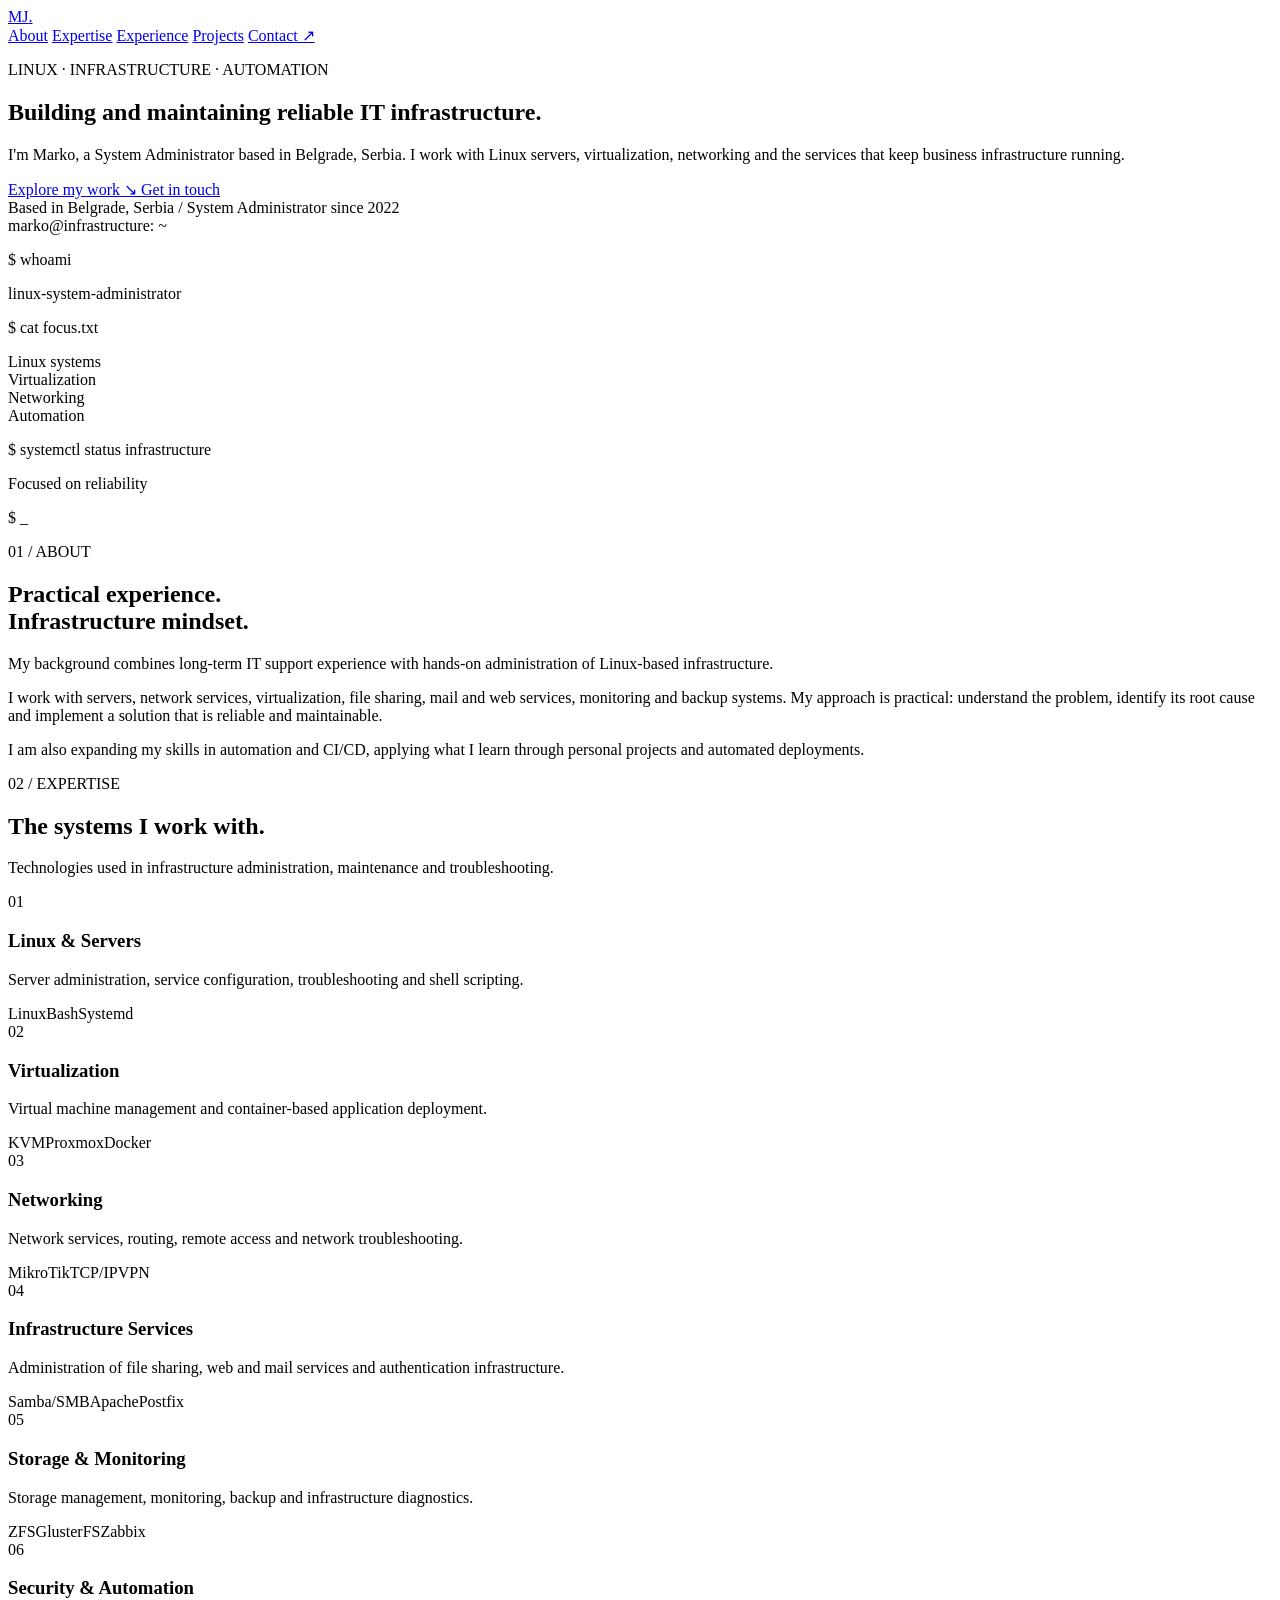
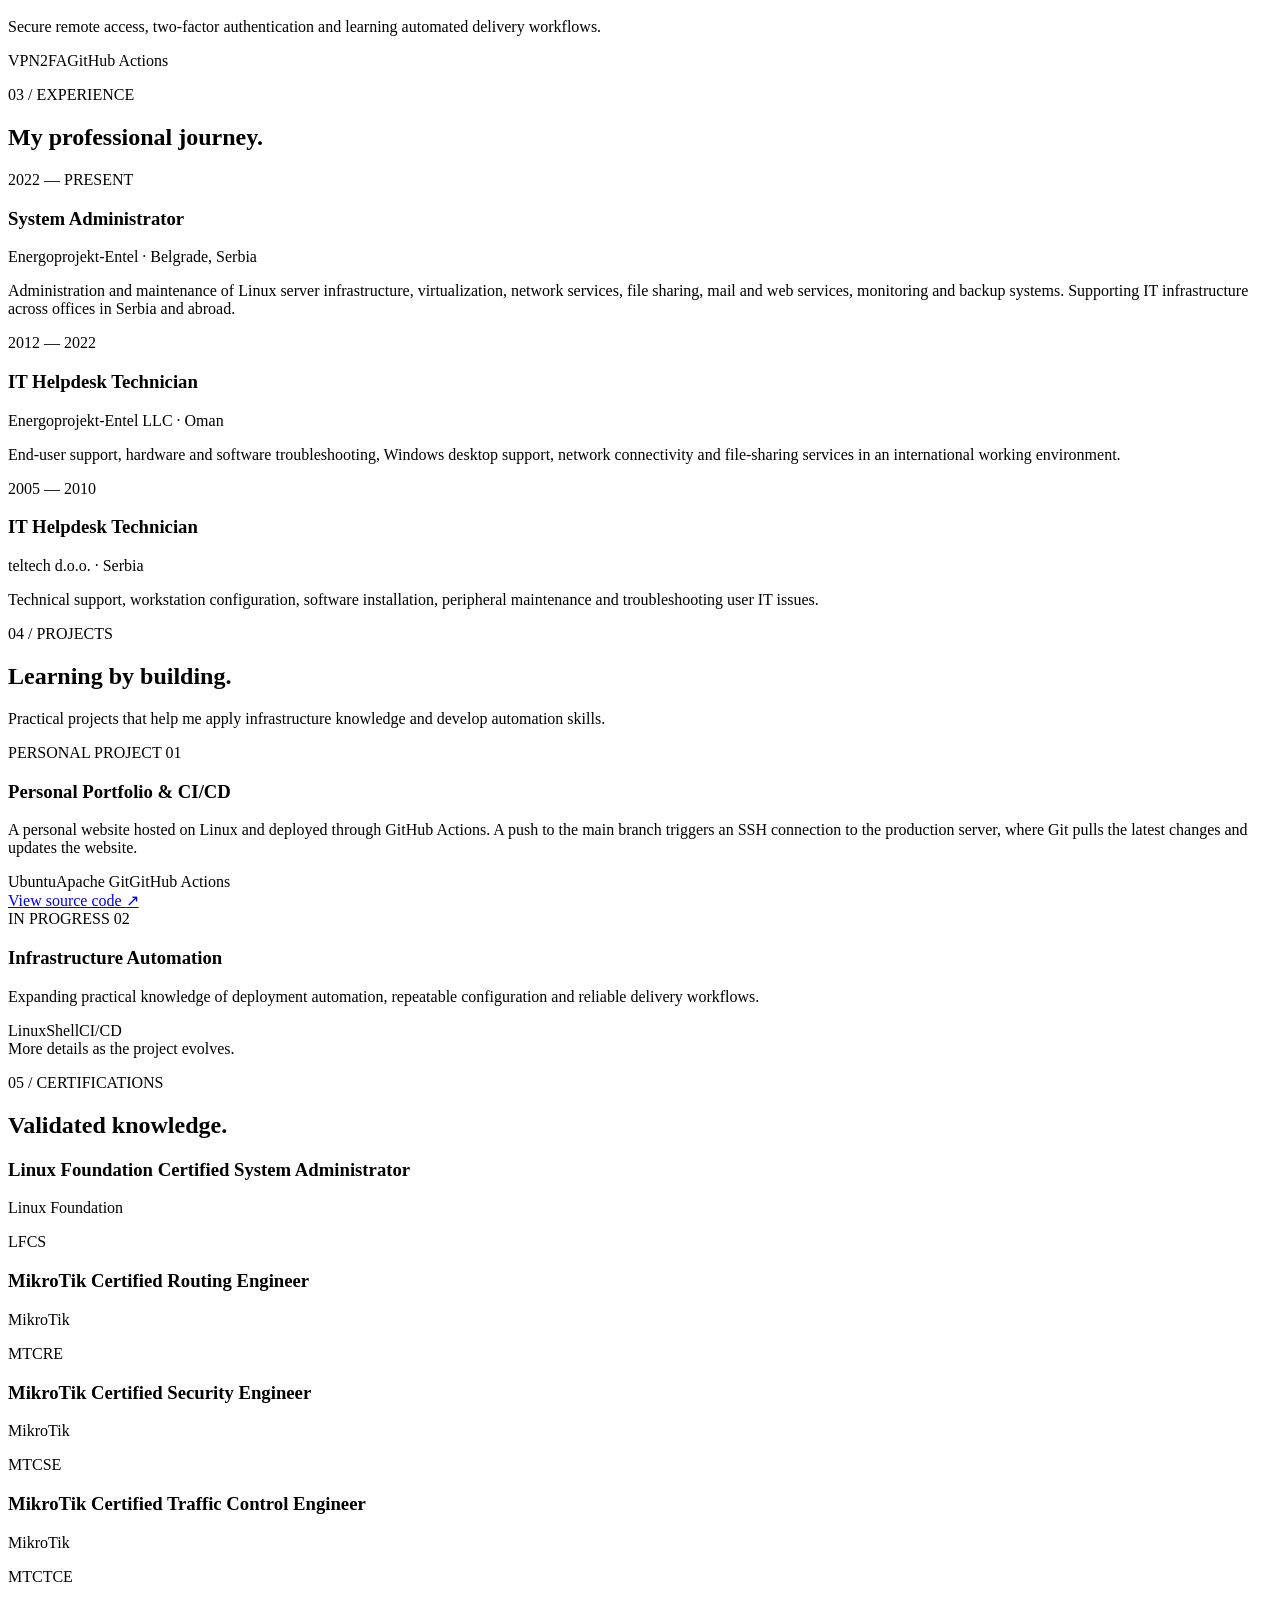
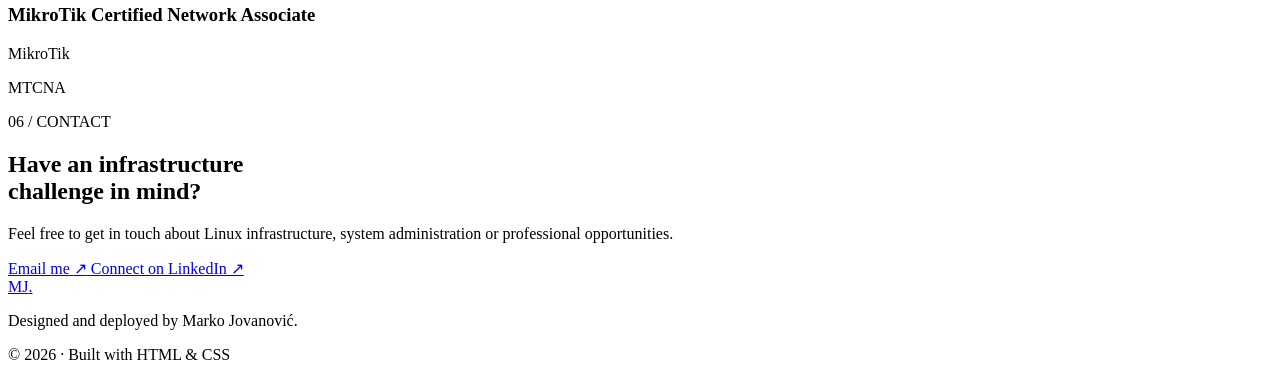
==== web/index.html @ ba7ebe47 "website prva verzija" ====
<!DOCTYPE html>
<html lang="en">
<head>
    <meta charset="UTF-8">
    <meta name="viewport" content="width=device-width, initial-scale=1.0">
    <meta name="description"
          content="Marko Jovanović — Linux System Administrator focused on Linux infrastructure, virtualization, networking and automation.">
    <meta name="theme-color" content="#0b1120">
    <title>Marko Jovanović | Linux System Administrator</title>
    <link rel="stylesheet" href="styles.css">
</head>
<body>

<header class="site-header">
    <nav class="nav container" aria-label="Main navigation">
        <a class="brand" href="#home">MJ<span>.</span></a>

        <div class="nav-links">
            <a href="#about">About</a>
            <a href="#expertise">Expertise</a>
            <a href="#experience">Experience</a>
            <a href="#projects">Projects</a>
            <a class="nav-contact" href="#contact">Contact ↗</a>
        </div>
    </nav>
</header>

<main>
    <section class="hero container" id="home">
        <div class="hero-content">
            <p class="eyebrow">
                <span class="status-dot"></span>
                LINUX · INFRASTRUCTURE · AUTOMATION
            </p>

            <h1>Building and maintaining
                <span>reliable IT infrastructure.</span>
            </h1>

            <p class="hero-description">
                I'm Marko, a System Administrator based in Belgrade, Serbia.
                I work with Linux servers, virtualization, networking and
                the services that keep business infrastructure running.
            </p>

            <div class="hero-actions">
                <a class="button button-primary" href="#projects">
                    Explore my work <span>↘</span>
                </a>
                <a class="button button-secondary" href="#contact">
                    Get in touch
                </a>
            </div>

            <div class="hero-meta">
                <span>Based in Belgrade, Serbia</span>
                <span class="meta-separator">/</span>
                <span>System Administrator since 2022</span>
            </div>
        </div>

        <aside class="terminal" aria-label="Infrastructure terminal illustration">
            <div class="terminal-bar">
                <div class="terminal-dots">
                    <span></span><span></span><span></span>
                </div>
                <span>marko@infrastructure: ~</span>
            </div>

            <div class="terminal-body">
                <p><span class="prompt">$</span> whoami</p>
                <p class="terminal-output">linux-system-administrator</p>

                <p><span class="prompt">$</span> cat focus.txt</p>
                <p class="terminal-output">
                    Linux systems<br>
                    Virtualization<br>
                    Networking<br>
                    Automation
                </p>

                <p><span class="prompt">$</span> systemctl status infrastructure</p>
                <p class="service-status">
                    <span class="status-dot"></span> Focused on reliability
                </p>
                <p><span class="prompt">$</span> <span class="cursor">_</span></p>
            </div>
        </aside>
    </section>

    <section class="section container" id="about">
        <div class="section-heading">
            <p class="eyebrow">01 / ABOUT</p>
            <h2>Practical experience.<br><span>Infrastructure mindset.</span></h2>
        </div>

        <div class="about-content">
            <p class="lead">
                My background combines long-term IT support experience
                with hands-on administration of Linux-based infrastructure.
            </p>
            <p>
                I work with servers, network services, virtualization,
                file sharing, mail and web services, monitoring and backup
                systems. My approach is practical: understand the problem,
                identify its root cause and implement a solution that is
                reliable and maintainable.
            </p>
            <p>
                I am also expanding my skills in automation and CI/CD,
                applying what I learn through personal projects and
                automated deployments.
            </p>
        </div>
    </section>

    <section class="section section-alt" id="expertise">
        <div class="container">
            <div class="section-heading">
                <p class="eyebrow">02 / EXPERTISE</p>
                <h2>The systems I <span>work with.</span></h2>
                <p class="section-intro">
                    Technologies used in infrastructure administration,
                    maintenance and troubleshooting.
                </p>
            </div>

            <div class="skills-grid">
                <article class="skill-card">
                    <span class="card-number">01</span>
                    <h3>Linux & Servers</h3>
                    <p>Server administration, service configuration,
                       troubleshooting and shell scripting.</p>
                    <div class="tags">
                        <span>Linux</span><span>Bash</span><span>Systemd</span>
                    </div>
                </article>

                <article class="skill-card">
                    <span class="card-number">02</span>
                    <h3>Virtualization</h3>
                    <p>Virtual machine management and container-based
                       application deployment.</p>
                    <div class="tags">
                        <span>KVM</span><span>Proxmox</span><span>Docker</span>
                    </div>
                </article>

                <article class="skill-card">
                    <span class="card-number">03</span>
                    <h3>Networking</h3>
                    <p>Network services, routing, remote access and
                       network troubleshooting.</p>
                    <div class="tags">
                        <span>MikroTik</span><span>TCP/IP</span><span>VPN</span>
                    </div>
                </article>

                <article class="skill-card">
                    <span class="card-number">04</span>
                    <h3>Infrastructure Services</h3>
                    <p>Administration of file sharing, web and mail
                       services and authentication infrastructure.</p>
                    <div class="tags">
                        <span>Samba/SMB</span><span>Apache</span><span>Postfix</span>
                    </div>
                </article>

                <article class="skill-card">
                    <span class="card-number">05</span>
                    <h3>Storage & Monitoring</h3>
                    <p>Storage management, monitoring, backup and
                       infrastructure diagnostics.</p>
                    <div class="tags">
                        <span>ZFS</span><span>GlusterFS</span><span>Zabbix</span>
                    </div>
                </article>

                <article class="skill-card">
                    <span class="card-number">06</span>
                    <h3>Security & Automation</h3>
                    <p>Secure remote access, two-factor authentication
                       and learning automated delivery workflows.</p>
                    <div class="tags">
                        <span>VPN</span><span>2FA</span><span>GitHub Actions</span>
                    </div>
                </article>
            </div>
        </div>
    </section>

    <section class="section container" id="experience">
        <div class="section-heading">
            <p class="eyebrow">03 / EXPERIENCE</p>
            <h2>My professional <span>journey.</span></h2>
        </div>

        <div class="timeline">
            <article class="timeline-item">
                <div class="timeline-date">2022 — PRESENT</div>
                <div class="timeline-content">
                    <h3>System Administrator</h3>
                    <p class="company">Energoprojekt-Entel · Belgrade, Serbia</p>
                    <p>
                        Administration and maintenance of Linux server
                        infrastructure, virtualization, network services,
                        file sharing, mail and web services, monitoring
                        and backup systems. Supporting IT infrastructure
                        across offices in Serbia and abroad.
                    </p>
                </div>
            </article>

            <article class="timeline-item">
                <div class="timeline-date">2012 — 2022</div>
                <div class="timeline-content">
                    <h3>IT Helpdesk Technician</h3>
                    <p class="company">Energoprojekt-Entel LLC · Oman</p>
                    <p>
                        End-user support, hardware and software
                        troubleshooting, Windows desktop support,
                        network connectivity and file-sharing services
                        in an international working environment.
                    </p>
                </div>
            </article>

            <article class="timeline-item">
                <div class="timeline-date">2005 — 2010</div>
                <div class="timeline-content">
                    <h3>IT Helpdesk Technician</h3>
                    <p class="company">teltech d.o.o. · Serbia</p>
                    <p>
                        Technical support, workstation configuration,
                        software installation, peripheral maintenance
                        and troubleshooting user IT issues.
                    </p>
                </div>
            </article>
        </div>
    </section>

    <section class="section section-alt" id="projects">
        <div class="container">
            <div class="section-heading">
                <p class="eyebrow">04 / PROJECTS</p>
                <h2>Learning by <span>building.</span></h2>
                <p class="section-intro">
                    Practical projects that help me apply infrastructure
                    knowledge and develop automation skills.
                </p>
            </div>

            <div class="projects-grid">
                <article class="project-card">
                    <div class="project-topline">
                        <span class="project-type">PERSONAL PROJECT</span>
                        <span class="project-icon">01</span>
                    </div>
                    <h3>Personal Portfolio & CI/CD</h3>
                    <p>
                        A personal website hosted on Linux and deployed
                        through GitHub Actions. A push to the main branch
                        triggers an SSH connection to the production server,
                        where Git pulls the latest changes and updates
                        the website.
                    </p>
                    <div class="tags">
                        <span>Ubuntu</span><span>Apache</span>
                        <span>Git</span><span>GitHub Actions</span>
                    </div>
                    <a class="text-link"
                       href="https://github.com/Molderko1/marko-jovanovic-portfolio"
                       target="_blank" rel="noopener noreferrer">
                        View source code <span>↗</span>
                    </a>
                </article>

                <article class="project-card project-next">
                    <div class="project-topline">
                        <span class="project-type">IN PROGRESS</span>
                        <span class="project-icon">02</span>
                    </div>
                    <h3>Infrastructure Automation</h3>
                    <p>
                        Expanding practical knowledge of deployment
                        automation, repeatable configuration and
                        reliable delivery workflows.
                    </p>
                    <div class="tags">
                        <span>Linux</span><span>Shell</span><span>CI/CD</span>
                    </div>
                    <span class="project-note">More details as the project evolves.</span>
                </article>
            </div>
        </div>
    </section>

    <section class="section container" id="certifications">
        <div class="section-heading">
            <p class="eyebrow">05 / CERTIFICATIONS</p>
            <h2>Validated <span>knowledge.</span></h2>
        </div>

        <div class="cert-list">
            <div class="cert-item">
                <div>
                    <h3>Linux Foundation Certified System Administrator</h3>
                    <p>Linux Foundation</p>
                </div>
                <span class="cert-code">LFCS</span>
            </div>
            <div class="cert-item">
                <div>
                    <h3>MikroTik Certified Routing Engineer</h3>
                    <p>MikroTik</p>
                </div>
                <span class="cert-code">MTCRE</span>
            </div>
            <div class="cert-item">
                <div>
                    <h3>MikroTik Certified Security Engineer</h3>
                    <p>MikroTik</p>
                </div>
                <span class="cert-code">MTCSE</span>
            </div>
            <div class="cert-item">
                <div>
                    <h3>MikroTik Certified Traffic Control Engineer</h3>
                    <p>MikroTik</p>
                </div>
                <span class="cert-code">MTCTCE</span>
            </div>
            <div class="cert-item">
                <div>
                    <h3>MikroTik Certified Network Associate</h3>
                    <p>MikroTik</p>
                </div>
                <span class="cert-code">MTCNA</span>
            </div>
        </div>
    </section>

    <section class="contact-section" id="contact">
        <div class="container contact-content">
            <p class="eyebrow">06 / CONTACT</p>
            <h2>Have an infrastructure<br><span>challenge in mind?</span></h2>
            <p>
                Feel free to get in touch about Linux infrastructure,
                system administration or professional opportunities.
            </p>
            <a class="button button-primary"
               href="mailto:marko@jovanovic.pro">
                Email me <span>↗</span>
            </a>
            <a class="contact-link"
               href="https://www.linkedin.com/in/marko-jovanovi%C4%87-05802681"
               target="_blank" rel="noopener noreferrer">
                Connect on LinkedIn ↗
            </a>
        </div>
    </section>
</main>

<footer class="site-footer">
    <div class="container footer-inner">
        <a class="brand" href="#home">MJ<span>.</span></a>
        <p>Designed and deployed by Marko Jovanović.</p>
        <p>© <span id="year">2026</span> · Built with HTML & CSS</p>
    </div>
</footer>

</body>
</html>
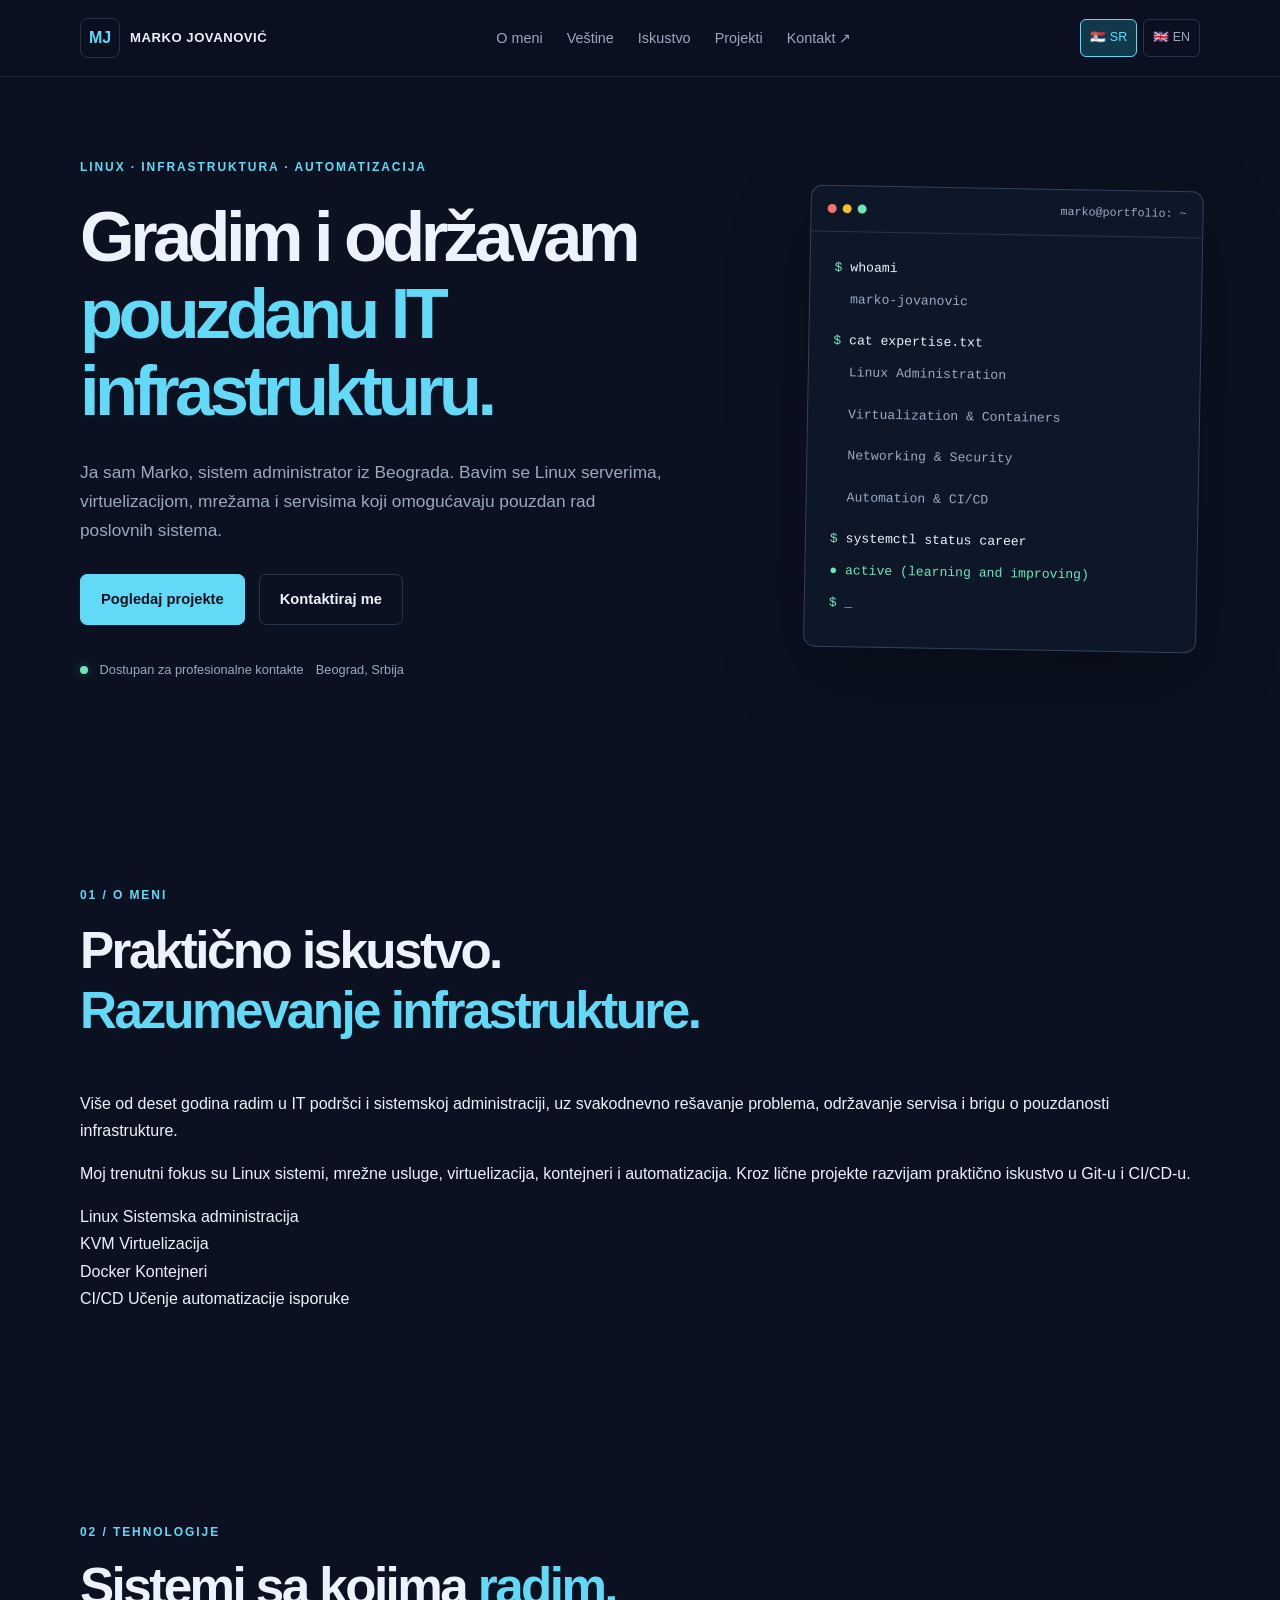
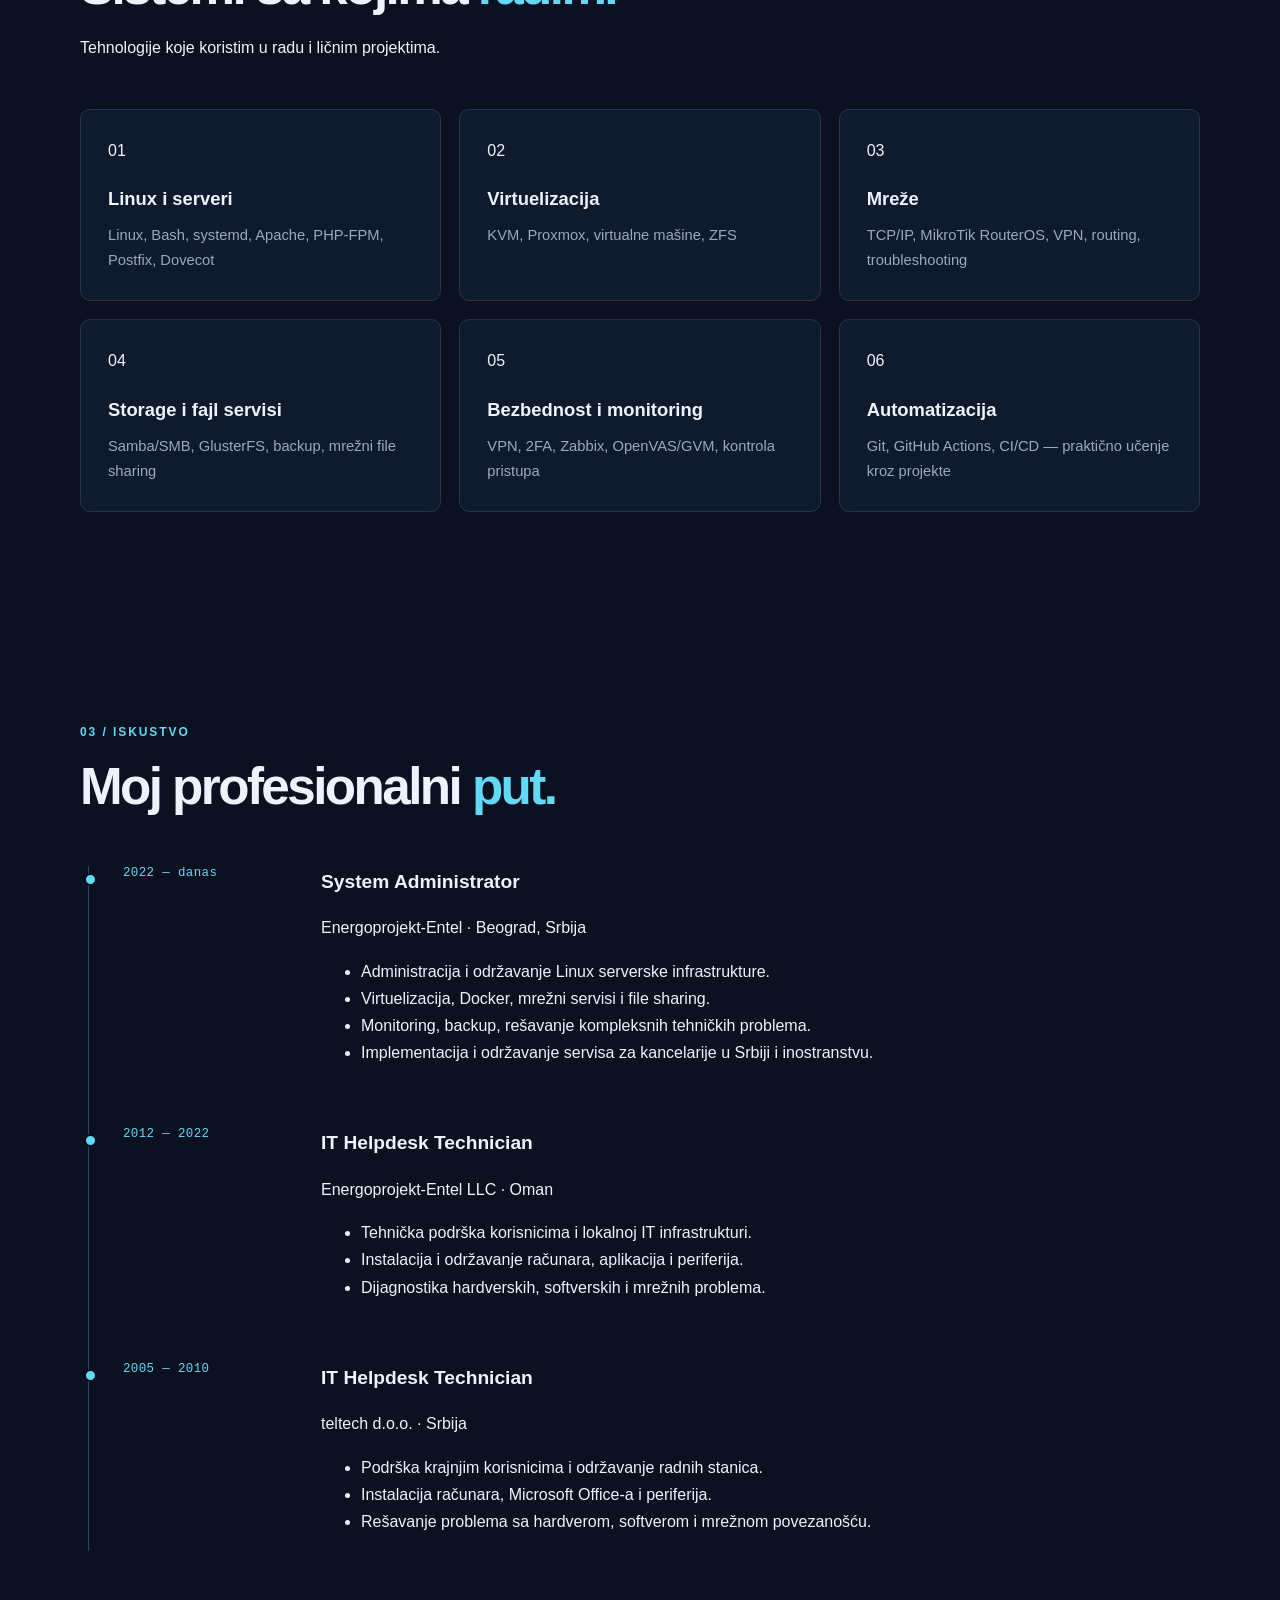
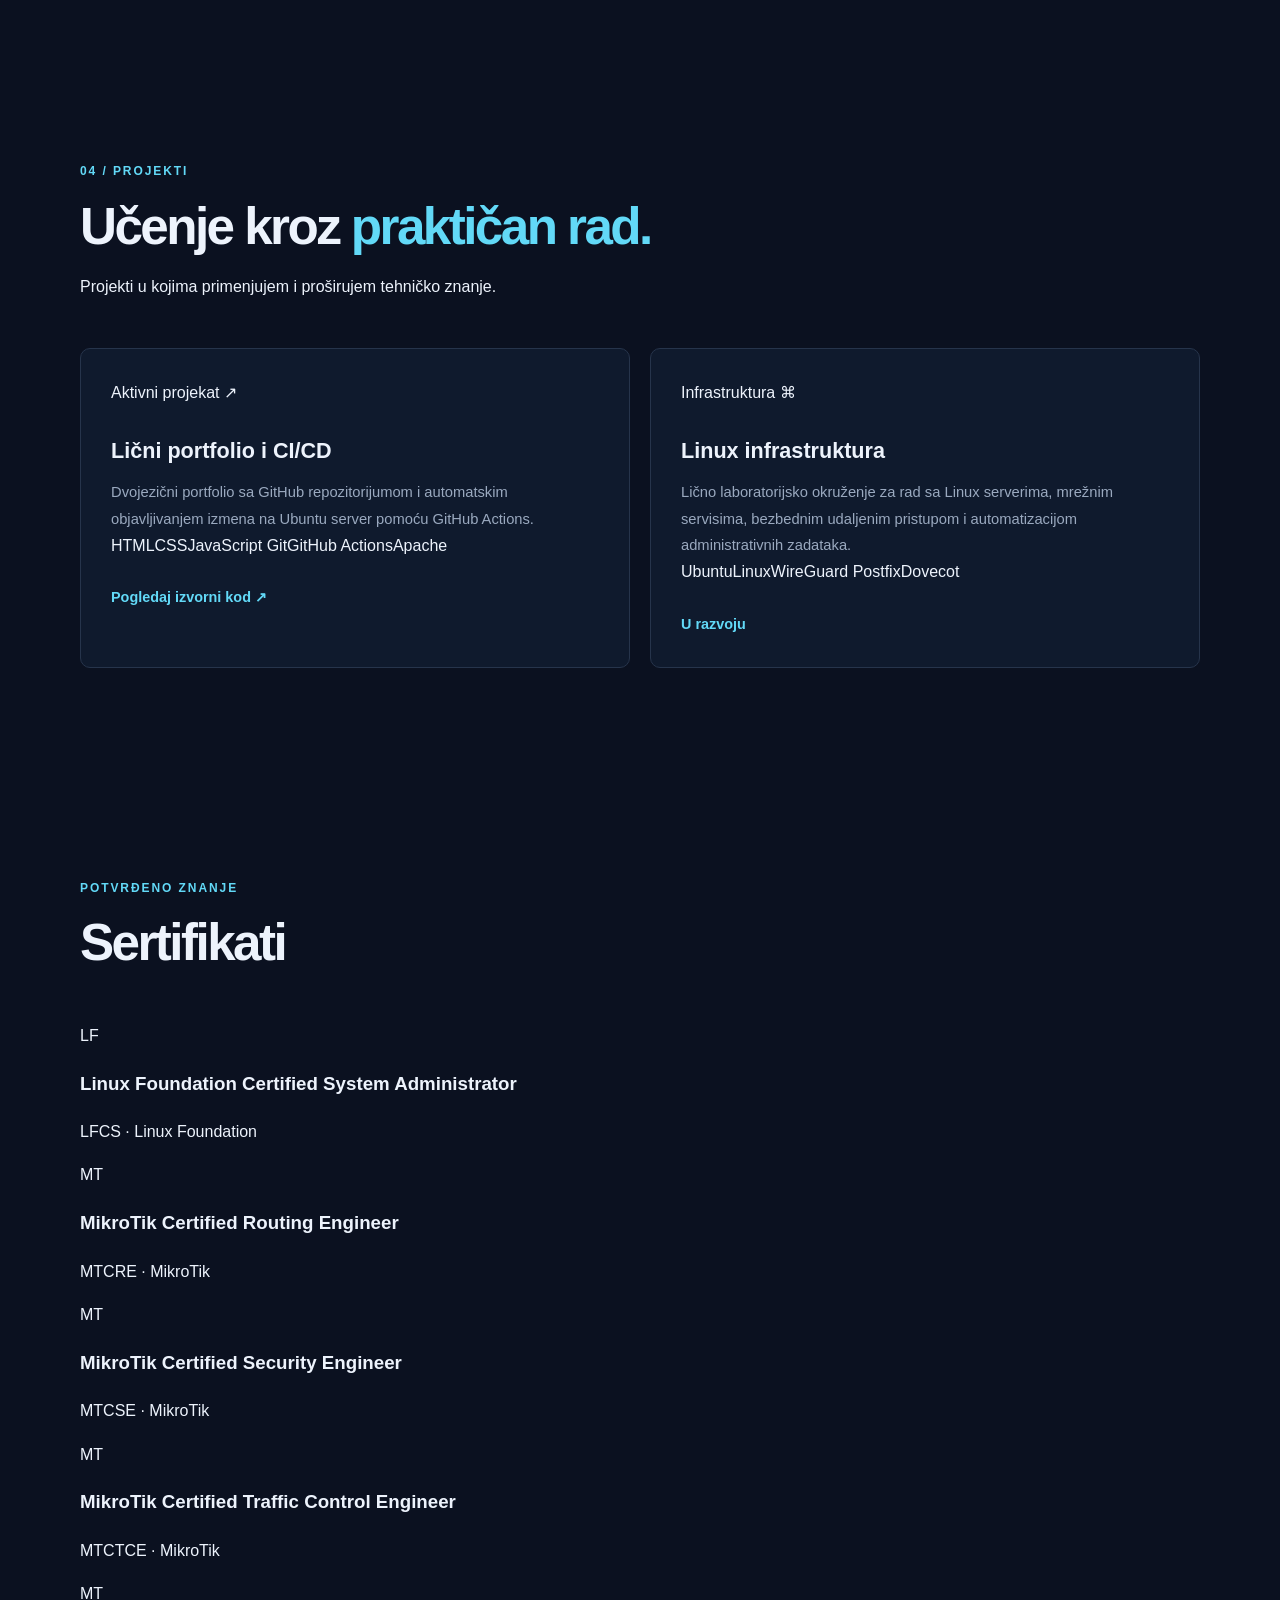
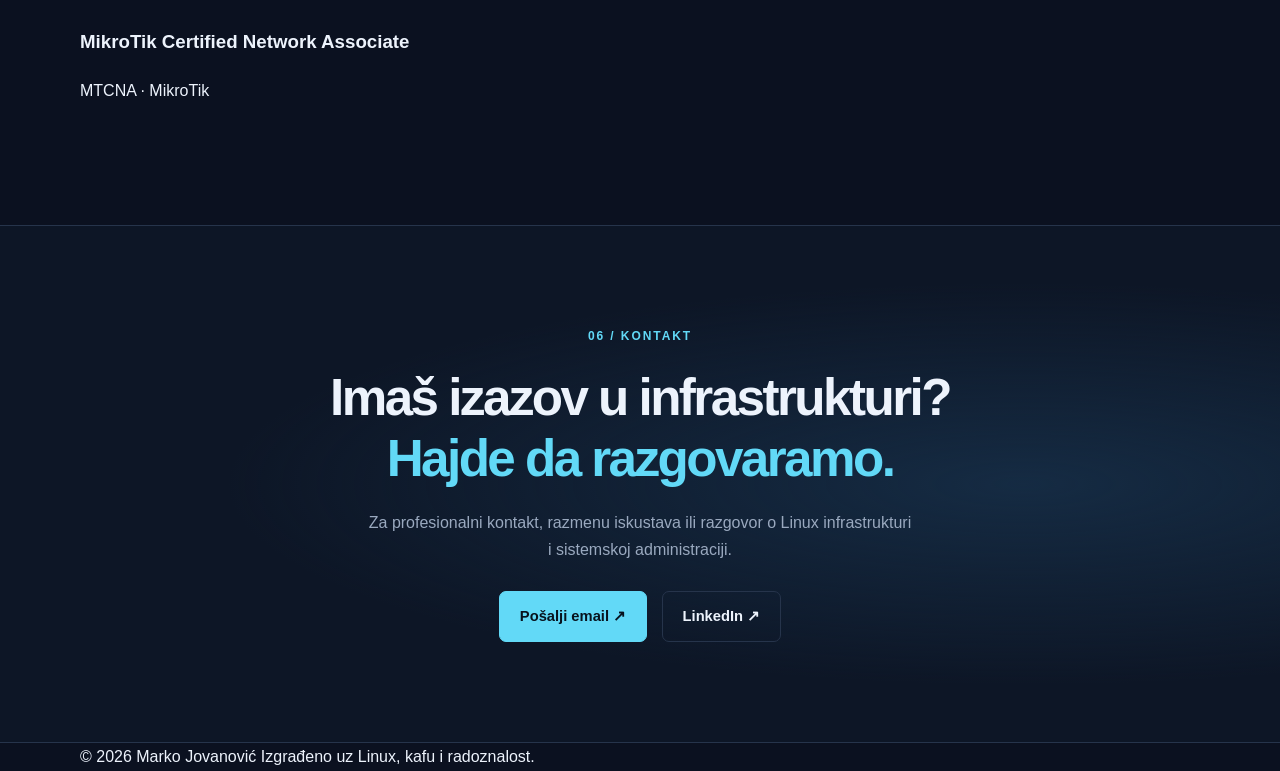
==== commit b49bb63f: "sajt" ====
--- a/web/index.html
+++ b/web/index.html
@@ -1,372 +1,398 @@
 <!DOCTYPE html>
-<html lang="en">
+<html lang="sr">
 <head>
     <meta charset="UTF-8">
     <meta name="viewport" content="width=device-width, initial-scale=1.0">
-    <meta name="description"
-          content="Marko Jovanović — Linux System Administrator focused on Linux infrastructure, virtualization, networking and automation.">
+    <meta name="description" content="Marko Jovanović — System Administrator, Linux infrastruktura, virtuelizacija i mreže.">
     <meta name="theme-color" content="#0b1120">
-    <title>Marko Jovanović | Linux System Administrator</title>
+    <title>Marko Jovanović | System Administrator</title>
     <link rel="stylesheet" href="styles.css">
+    <script src="script.js" defer></script>
 </head>
 <body>
 
 <header class="site-header">
-    <nav class="nav container" aria-label="Main navigation">
-        <a class="brand" href="#home">MJ<span>.</span></a>
-
-        <div class="nav-links">
-            <a href="#about">About</a>
-            <a href="#expertise">Expertise</a>
-            <a href="#experience">Experience</a>
-            <a href="#projects">Projects</a>
-            <a class="nav-contact" href="#contact">Contact ↗</a>
-        </div>
-    </nav>
+    <div class="container header-content">
+        <a class="logo" href="#home" aria-label="Marko Jovanović — početna">
+            <span class="logo-mark">MJ</span>
+            <span class="logo-text">MARKO JOVANOVIĆ</span>
+        </a>
+
+        <nav class="main-nav" aria-label="Glavna navigacija">
+            <a href="#about" data-i18n="navAbout">O meni</a>
+            <a href="#skills" data-i18n="navSkills">Veštine</a>
+            <a href="#experience" data-i18n="navExperience">Iskustvo</a>
+            <a href="#projects" data-i18n="navProjects">Projekti</a>
+            <a href="#contact" data-i18n="navContact">Kontakt ↗</a>
+        </nav>
+
+        <div class="language-switch" aria-label="Izbor jezika">
+            <button
+                type="button"
+                data-language="sr"
+                aria-label="Srpski jezik"
+                aria-pressed="true"
+                class="active">
+                🇷🇸 SR
+            </button>
+            <button
+                type="button"
+                data-language="en"
+                aria-label="English language"
+                aria-pressed="false">
+                🇬🇧 EN
+            </button>
+        </div>
+    </div>
 </header>
 
 <main>
-    <section class="hero container" id="home">
-        <div class="hero-content">
-            <p class="eyebrow">
-                <span class="status-dot"></span>
-                LINUX · INFRASTRUCTURE · AUTOMATION
-            </p>
-
-            <h1>Building and maintaining
-                <span>reliable IT infrastructure.</span>
-            </h1>
-
-            <p class="hero-description">
-                I'm Marko, a System Administrator based in Belgrade, Serbia.
-                I work with Linux servers, virtualization, networking and
-                the services that keep business infrastructure running.
-            </p>
-
-            <div class="hero-actions">
-                <a class="button button-primary" href="#projects">
-                    Explore my work <span>↘</span>
-                </a>
-                <a class="button button-secondary" href="#contact">
-                    Get in touch
-                </a>
-            </div>
-
-            <div class="hero-meta">
-                <span>Based in Belgrade, Serbia</span>
-                <span class="meta-separator">/</span>
-                <span>System Administrator since 2022</span>
-            </div>
-        </div>
-
-        <aside class="terminal" aria-label="Infrastructure terminal illustration">
-            <div class="terminal-bar">
-                <div class="terminal-dots">
-                    <span></span><span></span><span></span>
-                </div>
-                <span>marko@infrastructure: ~</span>
-            </div>
-
-            <div class="terminal-body">
-                <p><span class="prompt">$</span> whoami</p>
-                <p class="terminal-output">linux-system-administrator</p>
-
-                <p><span class="prompt">$</span> cat focus.txt</p>
-                <p class="terminal-output">
-                    Linux systems<br>
-                    Virtualization<br>
-                    Networking<br>
-                    Automation
+    <section class="hero section" id="home">
+        <div class="container hero-grid">
+            <div class="hero-content">
+                <p class="eyebrow" data-i18n="heroEyebrow">
+                    LINUX · SISTEMSKA ADMINISTRACIJA · IT INFRASTRUKTURA
                 </p>
 
-                <p><span class="prompt">$</span> systemctl status infrastructure</p>
-                <p class="service-status">
-                    <span class="status-dot"></span> Focused on reliability
+                <h1 data-i18n="heroTitle">
+                    Gradim i održavam
+                    <span>pouzdanu IT infrastrukturu.</span>
+                </h1>
+
+                <p class="hero-description" data-i18n="heroDescription">
+                    Ja sam Marko Jovanović, sistem administrator sa iskustvom
+                    u Linux okruženjima, virtuelizaciji, mrežama i serverskim
+                    servisima. Trenutno proširujem znanje u automatizaciji
+                    i CI/CD procesima.
                 </p>
-                <p><span class="prompt">$</span> <span class="cursor">_</span></p>
-            </div>
-        </aside>
-    </section>
-
-    <section class="section container" id="about">
-        <div class="section-heading">
-            <p class="eyebrow">01 / ABOUT</p>
-            <h2>Practical experience.<br><span>Infrastructure mindset.</span></h2>
-        </div>
-
-        <div class="about-content">
-            <p class="lead">
-                My background combines long-term IT support experience
-                with hands-on administration of Linux-based infrastructure.
-            </p>
-            <p>
-                I work with servers, network services, virtualization,
-                file sharing, mail and web services, monitoring and backup
-                systems. My approach is practical: understand the problem,
-                identify its root cause and implement a solution that is
-                reliable and maintainable.
-            </p>
-            <p>
-                I am also expanding my skills in automation and CI/CD,
-                applying what I learn through personal projects and
-                automated deployments.
-            </p>
-        </div>
-    </section>
-
-    <section class="section section-alt" id="expertise">
+
+                <div class="hero-actions">
+                    <a class="button button-primary" href="#projects" data-i18n="heroButtonProjects">
+                        Pogledaj projekte
+                    </a>
+                    <a class="button button-secondary" href="#contact" data-i18n="heroButtonContact">
+                        Kontakt
+                    </a>
+                </div>
+
+                <div class="hero-meta">
+                    <span><span class="status-dot"></span>
+                        <span data-i18n="heroStatus">Dostupan za profesionalne kontakte</span>
+                    </span>
+                    <span data-i18n="heroLocation">Beograd, Srbija</span>
+                </div>
+            </div>
+
+            <div class="terminal-card" aria-label="Linux terminal ilustracija">
+                <div class="terminal-topbar">
+                    <div class="terminal-dots">
+                        <span></span><span></span><span></span>
+                    </div>
+                    <span>marko@portfolio: ~</span>
+                </div>
+
+                <div class="terminal-body">
+                    <p><span class="terminal-prompt">$</span> whoami</p>
+                    <p class="terminal-output">marko-jovanovic</p>
+
+                    <p><span class="terminal-prompt">$</span> cat expertise.txt</p>
+                    <p class="terminal-output">Linux Administration</p>
+                    <p class="terminal-output">Virtualization &amp; Containers</p>
+                    <p class="terminal-output">Networking &amp; Security</p>
+                    <p class="terminal-output">Automation &amp; CI/CD</p>
+
+                    <p><span class="terminal-prompt">$</span> systemctl status career</p>
+                    <p class="terminal-success">● active (learning and improving)</p>
+
+                    <p><span class="terminal-prompt">$</span> <span class="terminal-cursor">_</span></p>
+                </div>
+            </div>
+        </div>
+    </section>
+
+    <section class="section section-soft" id="about">
         <div class="container">
             <div class="section-heading">
-                <p class="eyebrow">02 / EXPERTISE</p>
-                <h2>The systems I <span>work with.</span></h2>
-                <p class="section-intro">
-                    Technologies used in infrastructure administration,
-                    maintenance and troubleshooting.
-                </p>
-            </div>
-
-            <div class="skills-grid">
-                <article class="skill-card">
-                    <span class="card-number">01</span>
-                    <h3>Linux & Servers</h3>
-                    <p>Server administration, service configuration,
-                       troubleshooting and shell scripting.</p>
-                    <div class="tags">
-                        <span>Linux</span><span>Bash</span><span>Systemd</span>
-                    </div>
-                </article>
-
-                <article class="skill-card">
-                    <span class="card-number">02</span>
-                    <h3>Virtualization</h3>
-                    <p>Virtual machine management and container-based
-                       application deployment.</p>
-                    <div class="tags">
-                        <span>KVM</span><span>Proxmox</span><span>Docker</span>
-                    </div>
-                </article>
-
-                <article class="skill-card">
-                    <span class="card-number">03</span>
-                    <h3>Networking</h3>
-                    <p>Network services, routing, remote access and
-                       network troubleshooting.</p>
-                    <div class="tags">
-                        <span>MikroTik</span><span>TCP/IP</span><span>VPN</span>
-                    </div>
-                </article>
-
-                <article class="skill-card">
-                    <span class="card-number">04</span>
-                    <h3>Infrastructure Services</h3>
-                    <p>Administration of file sharing, web and mail
-                       services and authentication infrastructure.</p>
-                    <div class="tags">
-                        <span>Samba/SMB</span><span>Apache</span><span>Postfix</span>
-                    </div>
-                </article>
-
-                <article class="skill-card">
-                    <span class="card-number">05</span>
-                    <h3>Storage & Monitoring</h3>
-                    <p>Storage management, monitoring, backup and
-                       infrastructure diagnostics.</p>
-                    <div class="tags">
-                        <span>ZFS</span><span>GlusterFS</span><span>Zabbix</span>
-                    </div>
-                </article>
-
-                <article class="skill-card">
-                    <span class="card-number">06</span>
-                    <h3>Security & Automation</h3>
-                    <p>Secure remote access, two-factor authentication
-                       and learning automated delivery workflows.</p>
-                    <div class="tags">
-                        <span>VPN</span><span>2FA</span><span>GitHub Actions</span>
-                    </div>
-                </article>
-            </div>
-        </div>
-    </section>
-
-    <section class="section container" id="experience">
-        <div class="section-heading">
-            <p class="eyebrow">03 / EXPERIENCE</p>
-            <h2>My professional <span>journey.</span></h2>
-        </div>
-
-        <div class="timeline">
-            <article class="timeline-item">
-                <div class="timeline-date">2022 — PRESENT</div>
-                <div class="timeline-content">
-                    <h3>System Administrator</h3>
-                    <p class="company">Energoprojekt-Entel · Belgrade, Serbia</p>
-                    <p>
-                        Administration and maintenance of Linux server
-                        infrastructure, virtualization, network services,
-                        file sharing, mail and web services, monitoring
-                        and backup systems. Supporting IT infrastructure
-                        across offices in Serbia and abroad.
+                <p class="eyebrow" data-i18n="aboutEyebrow">UKRATKO O MENI</p>
+                <h2 data-i18n="aboutTitle">Praktično iskustvo. Kontinuirano učenje.</h2>
+            </div>
+
+            <div class="about-grid">
+                <div class="about-copy">
+                    <p data-i18n="aboutParagraph1">
+                        Više od deset godina radim u IT podršci i sistemskoj
+                        administraciji, uz svakodnevno rešavanje problema,
+                        održavanje servisa i brigu o pouzdanosti infrastrukture.
                     </p>
-                </div>
-            </article>
-
-            <article class="timeline-item">
-                <div class="timeline-date">2012 — 2022</div>
-                <div class="timeline-content">
-                    <h3>IT Helpdesk Technician</h3>
-                    <p class="company">Energoprojekt-Entel LLC · Oman</p>
-                    <p>
-                        End-user support, hardware and software
-                        troubleshooting, Windows desktop support,
-                        network connectivity and file-sharing services
-                        in an international working environment.
+                    <p data-i18n="aboutParagraph2">
+                        Moj trenutni fokus su Linux sistemi, mrežne usluge,
+                        virtuelizacija, kontejneri i automatizacija. Kroz lične
+                        projekte razvijam praktično iskustvo u Git-u i CI/CD-u.
                     </p>
                 </div>
-            </article>
-
-            <article class="timeline-item">
-                <div class="timeline-date">2005 — 2010</div>
-                <div class="timeline-content">
-                    <h3>IT Helpdesk Technician</h3>
-                    <p class="company">teltech d.o.o. · Serbia</p>
-                    <p>
-                        Technical support, workstation configuration,
-                        software installation, peripheral maintenance
-                        and troubleshooting user IT issues.
-                    </p>
-                </div>
-            </article>
-        </div>
-    </section>
-
-    <section class="section section-alt" id="projects">
+
+                <div class="about-facts">
+                    <div class="fact-card">
+                        <span class="fact-number">Linux</span>
+                        <span class="fact-label" data-i18n="factLinux">Sistemska administracija</span>
+                    </div>
+                    <div class="fact-card">
+                        <span class="fact-number">KVM</span>
+                        <span class="fact-label" data-i18n="factVirtualization">Virtuelizacija</span>
+                    </div>
+                    <div class="fact-card">
+                        <span class="fact-number">Docker</span>
+                        <span class="fact-label" data-i18n="factContainers">Kontejneri</span>
+                    </div>
+                    <div class="fact-card">
+                        <span class="fact-number">CI/CD</span>
+                        <span class="fact-label" data-i18n="factCicd">Učenje automatizacije isporuke</span>
+                    </div>
+                </div>
+            </div>
+        </div>
+    </section>
+
+    <section class="section" id="skills">
         <div class="container">
             <div class="section-heading">
-                <p class="eyebrow">04 / PROJECTS</p>
-                <h2>Learning by <span>building.</span></h2>
-                <p class="section-intro">
-                    Practical projects that help me apply infrastructure
-                    knowledge and develop automation skills.
+                <p class="eyebrow" data-i18n="skillsEyebrow">TEHNIČKE OBLASTI</p>
+                <h2 data-i18n="skillsTitle">Tehnologije i veštine</h2>
+                <p data-i18n="skillsDescription">
+                    Tehnologije koje koristim u radu i ličnim projektima.
+                </p>
+            </div>
+
+            <div class="skills-grid">
+                <article class="skill-card">
+                    <div class="skill-icon">01</div>
+                    <h3 data-i18n="skillLinuxTitle">Linux i serveri</h3>
+                    <p>Linux, Bash, systemd, Apache, PHP-FPM, Postfix, Dovecot</p>
+                </article>
+
+                <article class="skill-card">
+                    <div class="skill-icon">02</div>
+                    <h3 data-i18n="skillVirtualTitle">Virtuelizacija</h3>
+                    <p>KVM, Proxmox, virtualne mašine, ZFS</p>
+                </article>
+
+                <article class="skill-card">
+                    <div class="skill-icon">03</div>
+                    <h3 data-i18n="skillNetworkTitle">Mreže</h3>
+                    <p>TCP/IP, MikroTik RouterOS, VPN, routing, troubleshooting</p>
+                </article>
+
+                <article class="skill-card">
+                    <div class="skill-icon">04</div>
+                    <h3 data-i18n="skillStorageTitle">Storage i fajl servisi</h3>
+                    <p>Samba/SMB, GlusterFS, backup, mrežni file sharing</p>
+                </article>
+
+                <article class="skill-card">
+                    <div class="skill-icon">05</div>
+                    <h3 data-i18n="skillSecurityTitle">Bezbednost i monitoring</h3>
+                    <p>VPN, 2FA, Zabbix, OpenVAS/GVM, kontrola pristupa</p>
+                </article>
+
+                <article class="skill-card">
+                    <div class="skill-icon">06</div>
+                    <h3 data-i18n="skillAutomationTitle">Automatizacija</h3>
+                    <p>Git, GitHub Actions, CI/CD — praktično učenje kroz projekte</p>
+                </article>
+            </div>
+        </div>
+    </section>
+
+    <section class="section section-soft" id="experience">
+        <div class="container">
+            <div class="section-heading">
+                <p class="eyebrow" data-i18n="experienceEyebrow">PROFESIONALNI PUT</p>
+                <h2 data-i18n="experienceTitle">Radno iskustvo</h2>
+            </div>
+
+            <div class="timeline">
+                <article class="timeline-item">
+                    <div class="timeline-date" data-i18n="experienceCurrentDate">2022 — danas</div>
+                    <div class="timeline-content">
+                        <h3 data-i18n="experienceCurrentRole">System Administrator</h3>
+                        <p class="timeline-company">Energoprojekt-Entel · Beograd, Srbija</p>
+                        <ul>
+                            <li data-i18n="experienceCurrent1">Administracija i održavanje Linux serverske infrastrukture.</li>
+                            <li data-i18n="experienceCurrent2">Virtuelizacija, Docker, mrežni servisi i file sharing.</li>
+                            <li data-i18n="experienceCurrent3">Monitoring, backup, rešavanje kompleksnih tehničkih problema.</li>
+                            <li data-i18n="experienceCurrent4">Implementacija i održavanje servisa za kancelarije u Srbiji i inostranstvu.</li>
+                        </ul>
+                    </div>
+                </article>
+
+                <article class="timeline-item">
+                    <div class="timeline-date">2012 — 2022</div>
+                    <div class="timeline-content">
+                        <h3 data-i18n="experienceHelpdeskRole">IT Helpdesk Technician</h3>
+                        <p class="timeline-company">Energoprojekt-Entel LLC · Oman</p>
+                        <ul>
+                            <li data-i18n="experienceHelpdesk1">Tehnička podrška korisnicima i lokalnoj IT infrastrukturi.</li>
+                            <li data-i18n="experienceHelpdesk2">Instalacija i održavanje računara, aplikacija i periferija.</li>
+                            <li data-i18n="experienceHelpdesk3">Dijagnostika hardverskih, softverskih i mrežnih problema.</li>
+                        </ul>
+                    </div>
+                </article>
+
+                <article class="timeline-item">
+                    <div class="timeline-date">2005 — 2010</div>
+                    <div class="timeline-content">
+                        <h3 data-i18n="experienceTeltechRole">IT Helpdesk Technician</h3>
+                        <p class="timeline-company">teltech d.o.o. · Srbija</p>
+                        <ul>
+                            <li data-i18n="experienceTeltech1">Podrška krajnjim korisnicima i održavanje radnih stanica.</li>
+                            <li data-i18n="experienceTeltech2">Instalacija računara, Microsoft Office-a i periferija.</li>
+                            <li data-i18n="experienceTeltech3">Rešavanje problema sa hardverom, softverom i mrežnom povezanošću.</li>
+                        </ul>
+                    </div>
+                </article>
+            </div>
+        </div>
+    </section>
+
+    <section class="section" id="projects">
+        <div class="container">
+            <div class="section-heading">
+                <p class="eyebrow" data-i18n="projectsEyebrow">LIČNI PROJEKTI</p>
+                <h2 data-i18n="projectsTitle">Učenje kroz praktičan rad</h2>
+                <p data-i18n="projectsDescription">
+                    Projekti u kojima primenjujem i proširujem tehničko znanje.
                 </p>
             </div>
 
             <div class="projects-grid">
                 <article class="project-card">
-                    <div class="project-topline">
-                        <span class="project-type">PERSONAL PROJECT</span>
-                        <span class="project-icon">01</span>
-                    </div>
-                    <h3>Personal Portfolio & CI/CD</h3>
-                    <p>
-                        A personal website hosted on Linux and deployed
-                        through GitHub Actions. A push to the main branch
-                        triggers an SSH connection to the production server,
-                        where Git pulls the latest changes and updates
-                        the website.
+                    <div class="project-top">
+                        <span class="project-tag" data-i18n="projectPortfolioTag">Aktivni projekat</span>
+                        <span class="project-symbol">↗</span>
+                    </div>
+                    <h3 data-i18n="projectPortfolioTitle">Lični portfolio i CI/CD</h3>
+                    <p data-i18n="projectPortfolioDescription">
+                        Dvojezični portfolio sa GitHub repozitorijumom i
+                        automatskim objavljivanjem izmena na Ubuntu server
+                        pomoću GitHub Actions.
                     </p>
-                    <div class="tags">
-                        <span>Ubuntu</span><span>Apache</span>
-                        <span>Git</span><span>GitHub Actions</span>
-                    </div>
-                    <a class="text-link"
-                       href="https://github.com/Molderko1/marko-jovanovic-portfolio"
-                       target="_blank" rel="noopener noreferrer">
-                        View source code <span>↗</span>
+                    <div class="project-tech">
+                        <span>HTML</span><span>CSS</span><span>JavaScript</span>
+                        <span>Git</span><span>GitHub Actions</span><span>Apache</span>
+                    </div>
+                    <a
+                        class="text-link"
+                        href="https://github.com/Molderko1/marko-jovanovic-portfolio"
+                        target="_blank"
+                        rel="noopener noreferrer"
+                        data-i18n="projectPortfolioLink">
+                        Pogledaj izvorni kod ↗
                     </a>
                 </article>
 
-                <article class="project-card project-next">
-                    <div class="project-topline">
-                        <span class="project-type">IN PROGRESS</span>
-                        <span class="project-icon">02</span>
-                    </div>
-                    <h3>Infrastructure Automation</h3>
-                    <p>
-                        Expanding practical knowledge of deployment
-                        automation, repeatable configuration and
-                        reliable delivery workflows.
+                <article class="project-card">
+                    <div class="project-top">
+                        <span class="project-tag" data-i18n="projectInfraTag">Infrastruktura</span>
+                        <span class="project-symbol">⌘</span>
+                    </div>
+                    <h3 data-i18n="projectInfraTitle">Linux infrastruktura</h3>
+                    <p data-i18n="projectInfraDescription">
+                        Lično laboratorijsko okruženje za rad sa Linux serverima,
+                        mrežnim servisima, bezbednim udaljenim pristupom i
+                        automatizacijom administrativnih zadataka.
                     </p>
-                    <div class="tags">
-                        <span>Linux</span><span>Shell</span><span>CI/CD</span>
-                    </div>
-                    <span class="project-note">More details as the project evolves.</span>
-                </article>
-            </div>
-        </div>
-    </section>
-
-    <section class="section container" id="certifications">
-        <div class="section-heading">
-            <p class="eyebrow">05 / CERTIFICATIONS</p>
-            <h2>Validated <span>knowledge.</span></h2>
-        </div>
-
-        <div class="cert-list">
-            <div class="cert-item">
-                <div>
-                    <h3>Linux Foundation Certified System Administrator</h3>
-                    <p>Linux Foundation</p>
-                </div>
-                <span class="cert-code">LFCS</span>
-            </div>
-            <div class="cert-item">
-                <div>
-                    <h3>MikroTik Certified Routing Engineer</h3>
-                    <p>MikroTik</p>
-                </div>
-                <span class="cert-code">MTCRE</span>
-            </div>
-            <div class="cert-item">
-                <div>
-                    <h3>MikroTik Certified Security Engineer</h3>
-                    <p>MikroTik</p>
-                </div>
-                <span class="cert-code">MTCSE</span>
-            </div>
-            <div class="cert-item">
-                <div>
-                    <h3>MikroTik Certified Traffic Control Engineer</h3>
-                    <p>MikroTik</p>
-                </div>
-                <span class="cert-code">MTCTCE</span>
-            </div>
-            <div class="cert-item">
-                <div>
-                    <h3>MikroTik Certified Network Associate</h3>
-                    <p>MikroTik</p>
-                </div>
-                <span class="cert-code">MTCNA</span>
-            </div>
-        </div>
-    </section>
-
-    <section class="contact-section" id="contact">
+                    <div class="project-tech">
+                        <span>Ubuntu</span><span>Linux</span><span>WireGuard</span>
+                        <span>Postfix</span><span>Dovecot</span>
+                    </div>
+                    <span class="text-link" data-i18n="projectInfraStatus">U razvoju</span>
+                </article>
+            </div>
+        </div>
+    </section>
+
+    <section class="section section-soft" id="certifications">
+        <div class="container">
+            <div class="section-heading">
+                <p class="eyebrow" data-i18n="certificationsEyebrow">POTVRĐENO ZNANJE</p>
+                <h2 data-i18n="certificationsTitle">Sertifikati</h2>
+            </div>
+
+            <div class="certifications-grid">
+                <article class="cert-card">
+                    <span class="cert-mark">LF</span>
+                    <div>
+                        <h3>Linux Foundation Certified System Administrator</h3>
+                        <p>LFCS · Linux Foundation</p>
+                    </div>
+                </article>
+
+                <article class="cert-card">
+                    <span class="cert-mark">MT</span>
+                    <div>
+                        <h3>MikroTik Certified Routing Engineer</h3>
+                        <p>MTCRE · MikroTik</p>
+                    </div>
+                </article>
+
+                <article class="cert-card">
+                    <span class="cert-mark">MT</span>
+                    <div>
+                        <h3>MikroTik Certified Security Engineer</h3>
+                        <p>MTCSE · MikroTik</p>
+                    </div>
+                </article>
+
+                <article class="cert-card">
+                    <span class="cert-mark">MT</span>
+                    <div>
+                        <h3>MikroTik Certified Traffic Control Engineer</h3>
+                        <p>MTCTCE · MikroTik</p>
+                    </div>
+                </article>
+
+                <article class="cert-card">
+                    <span class="cert-mark">MT</span>
+                    <div>
+                        <h3>MikroTik Certified Network Associate</h3>
+                        <p>MTCNA · MikroTik</p>
+                    </div>
+                </article>
+            </div>
+        </div>
+    </section>
+
+    <section class="section contact-section" id="contact">
         <div class="container contact-content">
-            <p class="eyebrow">06 / CONTACT</p>
-            <h2>Have an infrastructure<br><span>challenge in mind?</span></h2>
-            <p>
-                Feel free to get in touch about Linux infrastructure,
-                system administration or professional opportunities.
+            <p class="eyebrow" data-i18n="contactEyebrow">KONTAKT</p>
+            <h2 data-i18n="contactTitle">Razgovarajmo o tehnologiji.</h2>
+            <p data-i18n="contactDescription">
+                Za profesionalni kontakt, razmenu iskustava ili razgovor
+                o Linux infrastrukturi i sistemskoj administraciji.
             </p>
-            <a class="button button-primary"
-               href="mailto:marko@jovanovic.pro">
-                Email me <span>↗</span>
-            </a>
-            <a class="contact-link"
-               href="https://www.linkedin.com/in/marko-jovanovi%C4%87-05802681"
-               target="_blank" rel="noopener noreferrer">
-                Connect on LinkedIn ↗
-            </a>
+
+            <div class="contact-actions">
+                <!-- Promeni email adresu u href kada odlučiš koju želiš da objaviš. -->
+                <a class="button button-primary" href="mailto:marko@jovanovic.pro" data-i18n="contactEmail">
+                    Pošalji email ↗
+                </a>
+                <a
+                    class="button button-secondary"
+                    href="https://www.linkedin.com/in/marko-jovanovi%C4%87-05802681"
+                    target="_blank"
+                    rel="noopener noreferrer"
+                    data-i18n="contactLinkedIn">
+                    LinkedIn ↗
+                </a>
+            </div>
         </div>
     </section>
 </main>
 
 <footer class="site-footer">
-    <div class="container footer-inner">
-        <a class="brand" href="#home">MJ<span>.</span></a>
-        <p>Designed and deployed by Marko Jovanović.</p>
-        <p>© <span id="year">2026</span> · Built with HTML & CSS</p>
+    <div class="container footer-content">
+        <span>© <span id="year"></span> Marko Jovanović</span>
+        <span data-i18n="footerText">Izgrađeno uz Linux, kafu i radoznalost.</span>
     </div>
 </footer>
 
--- a/web/styles.css
+++ b/web/styles.css
@@ -0,0 +1,901 @@
+:root {
+    color-scheme: dark;
+    --bg: #0b1120;
+    --bg-soft: #10192b;
+    --surface: #121e32;
+    --border: #26344b;
+    --text: #edf3fc;
+    --muted: #9aa9bf;
+    --accent: #62d9f7;
+    --accent-dark: #12394b;
+    --max-width: 1120px;
+}
+
+* {
+    box-sizing: border-box;
+}
+
+html {
+    scroll-behavior: smooth;
+    scroll-padding-top: 90px;
+}
+
+body {
+    margin: 0;
+    background: var(--bg);
+    color: var(--text);
+    font-family: Inter, "Segoe UI", Arial, sans-serif;
+    line-height: 1.7;
+    -webkit-font-smoothing: antialiased;
+}
+
+a {
+    color: inherit;
+    text-decoration: none;
+}
+
+a:focus-visible {
+    outline: 2px solid var(--accent);
+    outline-offset: 5px;
+}
+
+.container {
+    width: min(var(--max-width), calc(100% - 48px));
+    margin-inline: auto;
+}
+
+.site-header {
+    position: sticky;
+    top: 0;
+    z-index: 10;
+    background: rgb(11 17 32 / 92%);
+    border-bottom: 1px solid rgb(38 52 75 / 65%);
+    backdrop-filter: blur(16px);
+}
+
+.nav {
+    min-height: 76px;
+    display: flex;
+    align-items: center;
+    justify-content: space-between;
+    gap: 28px;
+}
+
+.brand {
+    font-size: 1.5rem;
+    font-weight: 800;
+    letter-spacing: -0.08em;
+}
+
+.brand span {
+    color: var(--accent);
+}
+
+.nav-links {
+    display: flex;
+    align-items: center;
+    gap: 30px;
+    color: var(--muted);
+    font-size: 0.9rem;
+}
+
+.nav-links a {
+    transition: color 160ms ease;
+}
+
+.nav-links a:hover,
+.contact-link:hover {
+    color: var(--accent);
+}
+
+.nav-links .nav-contact {
+    color: var(--accent);
+}
+
+.hero {
+    min-height: 650px;
+    padding-block: 100px 110px;
+    display: grid;
+    grid-template-columns: 1.25fr 0.75fr;
+    align-items: center;
+    gap: 72px;
+}
+
+.eyebrow {
+    margin: 0 0 22px;
+    color: var(--accent);
+    font-size: 0.75rem;
+    font-weight: 750;
+    letter-spacing: 0.16em;
+}
+
+.status-dot {
+    display: inline-block;
+    width: 8px;
+    height: 8px;
+    margin-right: 8px;
+    border-radius: 50%;
+    background: #6ee7b7;
+    box-shadow: 0 0 12px rgb(110 231 183 / 35%);
+}
+
+.hero h1 {
+    max-width: 720px;
+    margin: 0;
+    font-size: clamp(2.7rem, 5.5vw, 4.6rem);
+    line-height: 1.09;
+    letter-spacing: -0.065em;
+}
+
+.hero h1 span,
+.section-heading h2 span,
+.contact-content h2 span {
+    color: var(--accent);
+}
+
+.hero-description {
+    max-width: 590px;
+    margin: 28px 0;
+    color: var(--muted);
+    font-size: 1.08rem;
+}
+
+.hero-actions {
+    display: flex;
+    flex-wrap: wrap;
+    gap: 14px;
+}
+
+.button {
+    min-height: 48px;
+    padding: 12px 20px;
+    display: inline-flex;
+    align-items: center;
+    justify-content: center;
+    gap: 14px;
+    border: 1px solid var(--border);
+    border-radius: 7px;
+    font-size: 0.92rem;
+    font-weight: 700;
+    transition: transform 160ms ease, background 160ms ease;
+}
+
+.button:hover {
+    transform: translateY(-2px);
+}
+
+.button-primary {
+    color: #07121d;
+    background: var(--accent);
+    border-color: var(--accent);
+}
+
+.button-primary:hover {
+    background: #9aeafa;
+}
+
+.button-secondary {
+    background: transparent;
+}
+
+.button-secondary:hover {
+    background: var(--surface);
+}
+
+.hero-meta {
+    display: flex;
+    flex-wrap: wrap;
+    gap: 12px;
+    margin-top: 34px;
+    color: var(--muted);
+    font-size: 0.8rem;
+}
+
+.meta-separator {
+    color: var(--accent);
+}
+
+.terminal {
+    overflow: hidden;
+    border: 1px solid #30425c;
+    border-radius: 12px;
+    background: #0d1728;
+    box-shadow: 0 28px 80px rgb(0 0 0 / 25%);
+    transform: rotate(1deg);
+}
+
+.terminal-bar {
+    min-height: 46px;
+    padding-inline: 16px;
+    display: flex;
+    align-items: center;
+    justify-content: space-between;
+    gap: 12px;
+    border-bottom: 1px solid var(--border);
+    color: var(--muted);
+    font-family: monospace;
+    font-size: 0.73rem;
+}
+
+.terminal-dots {
+    display: flex;
+    gap: 6px;
+}
+
+.terminal-dots span {
+    width: 9px;
+    height: 9px;
+    border-radius: 50%;
+    background: #52627a;
+}
+
+.terminal-dots span:first-child {
+    background: #f87171;
+}
+
+.terminal-dots span:nth-child(2) {
+    background: #fbbf24;
+}
+
+.terminal-dots span:nth-child(3) {
+    background: #6ee7b7;
+}
+
+.terminal-body {
+    min-height: 300px;
+    padding: 24px;
+    font: 0.83rem/1.9 "SFMono-Regular", Consolas, monospace;
+}
+
+.terminal-body p {
+    margin: 0 0 7px;
+}
+
+.prompt {
+    color: var(--accent);
+}
+
+.terminal-output {
+    margin: 0 0 18px !important;
+    color: #b6c5db;
+}
+
+.service-status {
+    color: #6ee7b7;
+}
+
+.cursor {
+    animation: blink 1.2s steps(2, start) infinite;
+}
+
+@keyframes blink {
+    to {
+        visibility: hidden;
+    }
+}
+
+.section {
+    padding-block: 105px;
+}
+
+.section-alt {
+    background: var(--bg-soft);
+    border-block: 1px solid rgb(38 52 75 / 60%);
+}
+
+.section-heading {
+    max-width: 700px;
+    margin-bottom: 48px;
+}
+
+.section-heading .eyebrow {
+    margin-bottom: 15px;
+}
+
+.section-heading h2,
+.contact-content h2 {
+    margin: 0;
+    font-size: clamp(2rem, 4vw, 3.2rem);
+    line-height: 1.18;
+    letter-spacing: -0.05em;
+}
+
+.section-intro {
+    max-width: 570px;
+    margin: 18px 0 0;
+    color: var(--muted);
+}
+
+.about-content {
+    max-width: 780px;
+    margin-left: auto;
+    color: var(--muted);
+}
+
+.about-content p {
+    margin: 0 0 20px;
+}
+
+.about-content .lead {
+    color: var(--text);
+    font-size: 1.35rem;
+    line-height: 1.6;
+}
+
+.skills-grid {
+    display: grid;
+    grid-template-columns: repeat(3, minmax(0, 1fr));
+    gap: 18px;
+}
+
+.skill-card,
+.project-card {
+    padding: 27px;
+    border: 1px solid var(--border);
+    border-radius: 10px;
+    background: rgb(18 30 50 / 70%);
+    transition: border-color 180ms ease, transform 180ms ease;
+}
+
+.skill-card:hover,
+.project-card:hover {
+    border-color: #46617e;
+    transform: translateY(-3px);
+}
+
+.card-number {
+    color: var(--accent);
+    font: 0.78rem monospace;
+}
+
+.skill-card h3,
+.project-card h3 {
+    margin: 19px 0 9px;
+    font-size: 1.15rem;
+}
+
+.skill-card p,
+.project-card p {
+    margin: 0;
+    color: var(--muted);
+    font-size: 0.92rem;
+}
+
+.tags {
+    display: flex;
+    flex-wrap: wrap;
+    gap: 7px;
+    margin-top: 22px;
+}
+
+.tags span {
+    padding: 4px 9px;
+    border: 1px solid #2a4059;
+    border-radius: 5px;
+    color: #c4d4e8;
+    background: #142238;
+    font-size: 0.72rem;
+}
+
+.timeline {
+    margin-left: 8px;
+    border-left: 1px solid #31445f;
+}
+
+.timeline-item {
+    position: relative;
+    padding: 0 0 45px 34px;
+    display: grid;
+    grid-template-columns: 170px 1fr;
+    gap: 28px;
+}
+
+.timeline-item:last-child {
+    padding-bottom: 0;
+}
+
+.timeline-item::before {
+    position: absolute;
+    top: 7px;
+    left: -5px;
+    width: 9px;
+    height: 9px;
+    border: 2px solid var(--bg);
+    border-radius: 50%;
+    background: var(--accent);
+    content: "";
+}
+
+.timeline-date {
+    color: var(--accent);
+    font: 0.78rem monospace;
+    letter-spacing: 0.03em;
+}
+
+.timeline-content h3 {
+    margin: 0;
+    font-size: 1.2rem;
+}
+
+.timeline-content .company {
+    margin: 4px 0 14px;
+    color: #d2dced;
+    font-size: 0.9rem;
+}
+
+.timeline-content p:last-child {
+    max-width: 670px;
+    margin-bottom: 0;
+    color: var(--muted);
+    font-size: 0.92rem;
+}
+
+.projects-grid {
+    display: grid;
+    grid-template-columns: repeat(2, minmax(0, 1fr));
+    gap: 20px;
+}
+
+.project-card {
+    padding: 30px;
+}
+
+.project-topline {
+    display: flex;
+    align-items: center;
+    justify-content: space-between;
+    gap: 15px;
+}
+
+.project-type {
+    color: var(--accent);
+    font-size: 0.7rem;
+    font-weight: 750;
+    letter-spacing: 0.1em;
+}
+
+.project-icon {
+    color: #6e8099;
+    font: 0.8rem monospace;
+}
+
+.project-card h3 {
+    margin-top: 27px;
+    font-size: 1.35rem;
+}
+
+.project-card p {
+    line-height: 1.8;
+}
+
+.text-link {
+    display: inline-flex;
+    gap: 10px;
+    margin-top: 26px;
+    color: var(--accent);
+    font-size: 0.9rem;
+    font-weight: 700;
+}
+
+.text-link:hover {
+    color: #b0f1ff;
+}
+
+.project-next {
+    background:
+        radial-gradient(ellipse at top right, #1a3550 0%, transparent 60%),
+        var(--surface);
+}
+
+.project-note {
+    display: block;
+    margin-top: 26px;
+    color: var(--muted);
+    font-size: 0.82rem;
+}
+
+.cert-list {
+    border-top: 1px solid var(--border);
+}
+
+.cert-item {
+    padding: 22px 0;
+    display: flex;
+    align-items: center;
+    justify-content: space-between;
+    gap: 20px;
+    border-bottom: 1px solid var(--border);
+}
+
+.cert-item h3 {
+    margin: 0;
+    font-size: 1rem;
+}
+
+.cert-item p {
+    margin: 4px 0 0;
+    color: var(--muted);
+    font-size: 0.85rem;
+}
+
+.cert-code {
+    flex-shrink: 0;
+    color: var(--accent);
+    font: 0.85rem monospace;
+}
+
+.contact-section {
+    padding-block: 100px;
+    background:
+        radial-gradient(ellipse at 80% 50%, #152b43 0%, transparent 55%),
+        #0d1626;
+    border-top: 1px solid var(--border);
+}
+
+.contact-content {
+    text-align: center;
+}
+
+.contact-content h2 {
+    margin-bottom: 20px;
+}
+
+.contact-content > p:not(.eyebrow) {
+    max-width: 550px;
+    margin: 0 auto 28px;
+    color: var(--muted);
+}
+
+.contact-content .button {
+    margin-inline: 5px;
+}
+
+.contact-link {
+    display: block;
+    width: fit-content;
+    margin: 22px auto 0;
+    color: var(--muted);
+    font-size: 0.9rem;
+}
+
+.site-footer {
+    border-top: 1px solid var(--border);
+}
+
+.footer-inner {
+    min-height: 90px;
+    display: flex;
+    align-items: center;
+    justify-content: space-between;
+    gap: 20px;
+}
+
+.footer-inner p {
+    color: var(--muted);
+    font-size: 0.75rem;
+}
+
+@media (max-width: 850px) {
+    .hero {
+        min-height: auto;
+        padding-block: 80px;
+        grid-template-columns: 1fr;
+        gap: 45px;
+    }
+
+    .terminal {
+        max-width: 560px;
+        width: 100%;
+        transform: none;
+    }
+
+    .skills-grid {
+        grid-template-columns: repeat(2, minmax(0, 1fr));
+    }
+
+    .timeline-item {
+        grid-template-columns: 1fr;
+        gap: 8px;
+    }
+}
+
+@media (max-width: 600px) {
+    .container {
+        width: min(100% - 32px, var(--max-width));
+    }
+
+    .nav {
+        min-height: 68px;
+        align-items: flex-start;
+        flex-direction: column;
+        justify-content: center;
+        gap: 6px;
+        padding-block: 10px;
+    }
+
+    .nav-links {
+        width: 100%;
+        gap: 18px;
+        overflow-x: auto;
+        padding-bottom: 3px;
+        font-size: 0.8rem;
+    }
+
+    .nav-links a {
+        flex-shrink: 0;
+    }
+
+    .hero {
+        padding-block: 65px;
+    }
+
+    .hero h1 {
+        font-size: clamp(2.5rem, 12vw, 3.6rem);
+    }
+
+    .hero-description {
+        font-size: 1rem;
+    }
+
+    .hero-meta {
+        flex-direction: column;
+        gap: 4px;
+    }
+
+    .meta-separator {
+        display: none;
+    }
+
+    .section {
+        padding-block: 75px;
+    }
+
+    .skills-grid,
+    .projects-grid {
+        grid-template-columns: 1fr;
+    }
+
+    .skill-card,
+    .project-card {
+        padding: 23px;
+    }
+
+    .about-content .lead {
+        font-size: 1.2rem;
+    }
+
+    .cert-item {
+        align-items: flex-start;
+    }
+
+    .cert-item h3 {
+        font-size: 0.92rem;
+    }
+
+    .contact-section {
+        padding-block: 75px;
+    }
+
+    .footer-inner {
+        padding-block: 20px;
+        flex-wrap: wrap;
+        gap: 5px 20px;
+    }
+
+    .footer-inner p {
+        margin-block: 5px;
+    }
+}
+
+@media (prefers-reduced-motion: reduce) {
+    *,
+    *::before,
+    *::after {
+        scroll-behavior: auto !important;
+        animation-duration: 0.01ms !important;
+        animation-iteration-count: 1 !important;
+        transition-duration: 0.01ms !important;
+    }
+}
+
+/* Compatibility styles for the updated HTML */
+
+/* Header */
+.header-content {
+    min-height: 76px;
+    display: flex;
+    align-items: center;
+    justify-content: space-between;
+    gap: 24px;
+}
+
+.logo {
+    display: flex;
+    align-items: center;
+    gap: 10px;
+    flex-shrink: 0;
+}
+
+.logo-mark {
+    display: grid;
+    place-items: center;
+    width: 40px;
+    height: 40px;
+    border: 1px solid var(--border);
+    border-radius: 8px;
+    color: var(--accent);
+    font-weight: 800;
+}
+
+.logo-text {
+    font-size: 0.82rem;
+    font-weight: 800;
+    letter-spacing: 0.04em;
+}
+
+.main-nav {
+    display: flex;
+    align-items: center;
+    gap: 24px;
+    color: var(--muted);
+    font-size: 0.9rem;
+}
+
+.main-nav a {
+    transition: color 160ms ease;
+}
+
+.main-nav a:hover {
+    color: var(--accent);
+}
+
+/* Language buttons */
+.language-switch {
+    display: flex;
+    align-items: center;
+    gap: 6px;
+    flex-shrink: 0;
+}
+
+.language-switch button {
+    padding: 7px 9px;
+    border: 1px solid var(--border);
+    border-radius: 6px;
+    background: transparent;
+    color: var(--muted);
+    font: inherit;
+    font-size: 0.78rem;
+    cursor: pointer;
+}
+
+.language-switch button.active,
+.language-switch button[aria-pressed="true"] {
+    border-color: var(--accent);
+    color: var(--accent);
+    background: var(--accent-dark);
+}
+
+/* Hero layout */
+.hero {
+    min-height: 650px;
+    padding-block: 80px 100px;
+    display: block;
+}
+
+.hero-grid {
+    display: grid;
+    grid-template-columns: 1.25fr 0.75fr;
+    align-items: center;
+    gap: 72px;
+}
+
+.hero-content {
+    min-width: 0;
+}
+
+/* Terminal */
+.terminal-card {
+    overflow: hidden;
+    border: 1px solid #30425c;
+    border-radius: 12px;
+    background: #0d1728;
+    box-shadow: 0 28px 80px rgb(0 0 0 / 25%);
+    transform: rotate(1deg);
+}
+
+.terminal-topbar {
+    min-height: 46px;
+    padding-inline: 16px;
+    display: flex;
+    align-items: center;
+    justify-content: space-between;
+    gap: 12px;
+    border-bottom: 1px solid var(--border);
+    color: var(--muted);
+    font-family: monospace;
+    font-size: 0.73rem;
+}
+
+.terminal-body {
+    padding: 24px;
+    font-family: monospace;
+    font-size: 0.82rem;
+    line-height: 1.8;
+    overflow-wrap: anywhere;
+}
+
+.terminal-body p {
+    margin: 0 0 8px;
+}
+
+.terminal-prompt,
+.terminal-success {
+    color: #6ee7b7;
+}
+
+.terminal-output {
+    color: var(--muted);
+    padding-left: 16px;
+}
+
+.terminal-cursor {
+    color: var(--accent);
+}
+
+/* Responsive header and hero */
+@media (max-width: 1000px) {
+    .header-content {
+        flex-wrap: wrap;
+        padding-block: 12px;
+    }
+
+    .main-nav {
+        order: 3;
+        width: 100%;
+        justify-content: center;
+        flex-wrap: wrap;
+        gap: 12px 20px;
+    }
+
+    .hero-grid {
+        grid-template-columns: 1fr;
+        gap: 48px;
+    }
+
+    .terminal-card {
+        max-width: 600px;
+        width: 100%;
+        margin-inline: auto;
+    }
+}
+
+@media (max-width: 600px) {
+    .container {
+        width: min(var(--max-width), calc(100% - 32px));
+    }
+
+    .hero {
+        min-height: auto;
+        padding-block: 56px 72px;
+    }
+
+    .hero h1 {
+        font-size: clamp(2.35rem, 11vw, 3.4rem);
+    }
+
+    .logo-text {
+        font-size: 0.72rem;
+    }
+
+    .main-nav {
+        justify-content: flex-start;
+        gap: 8px 16px;
+        font-size: 0.82rem;
+    }
+
+    .terminal-body {
+        padding: 18px;
+        font-size: 0.74rem;
+    }
+}
+
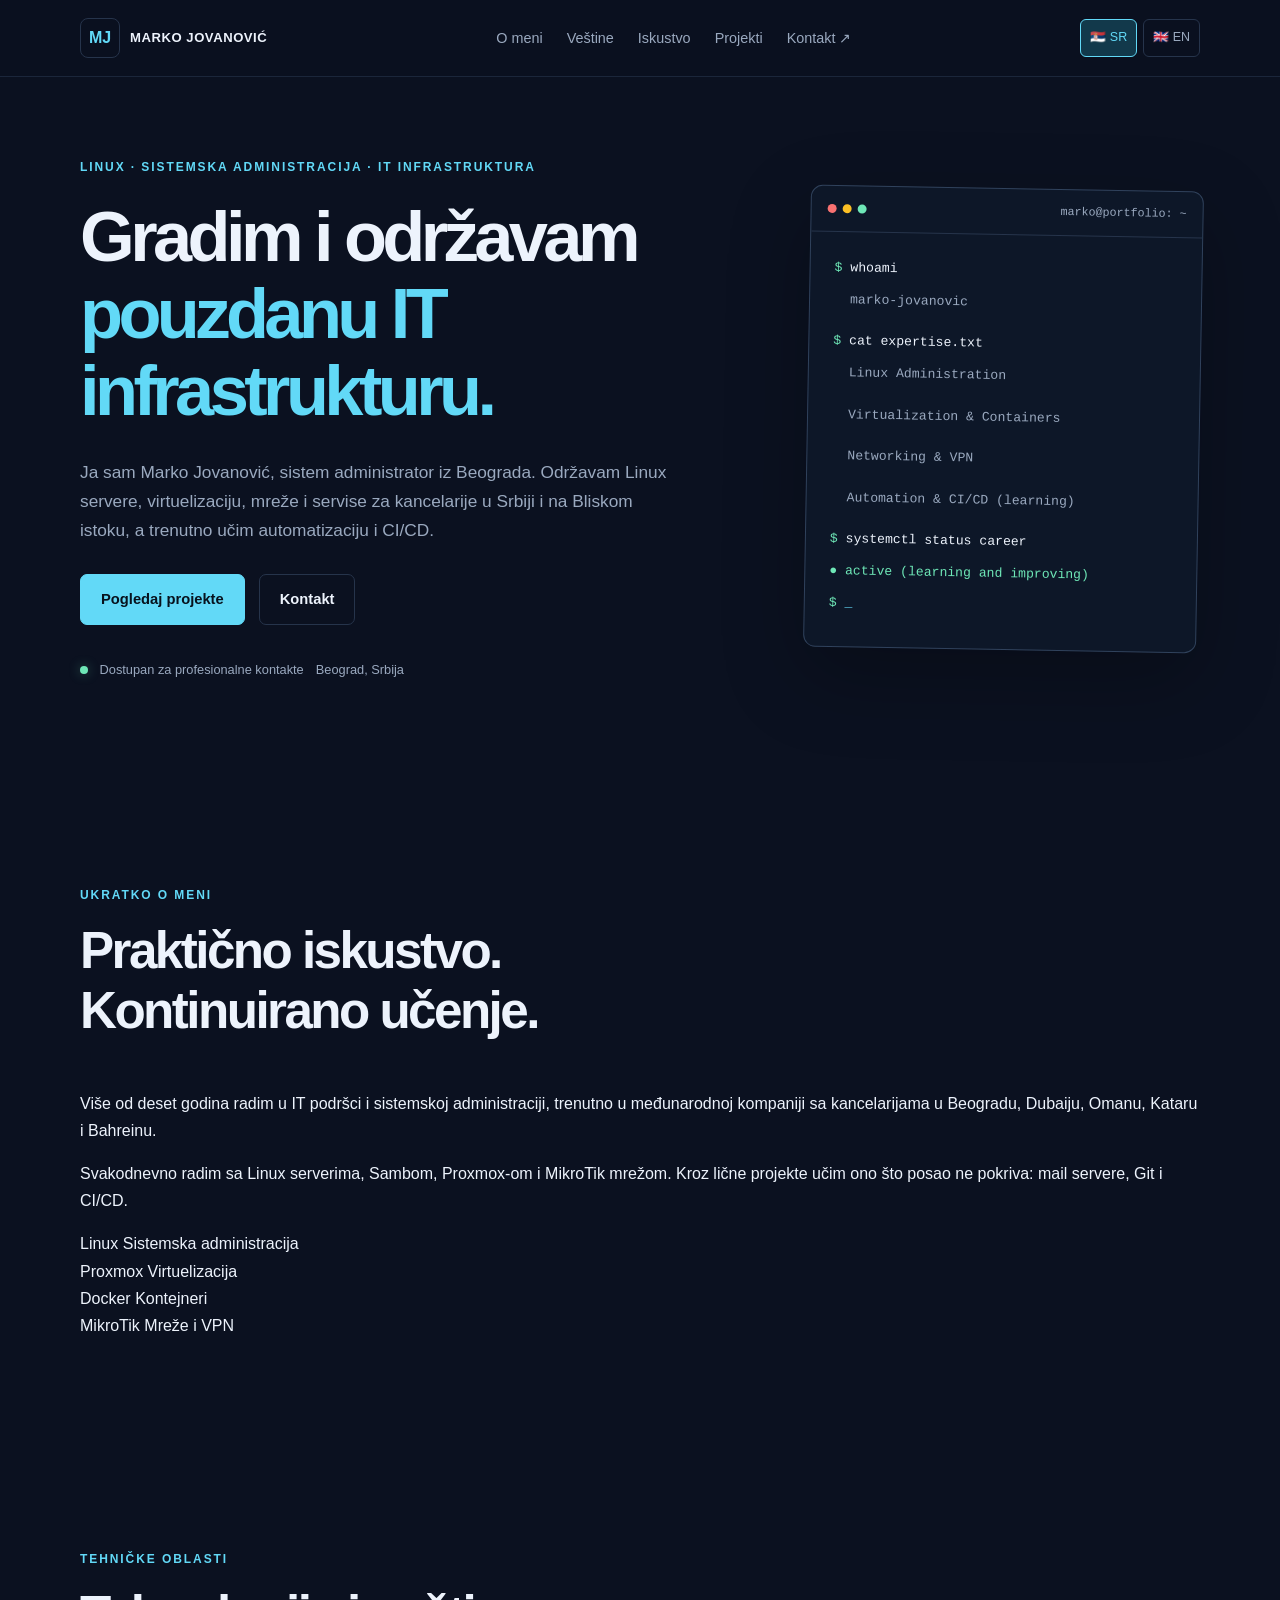
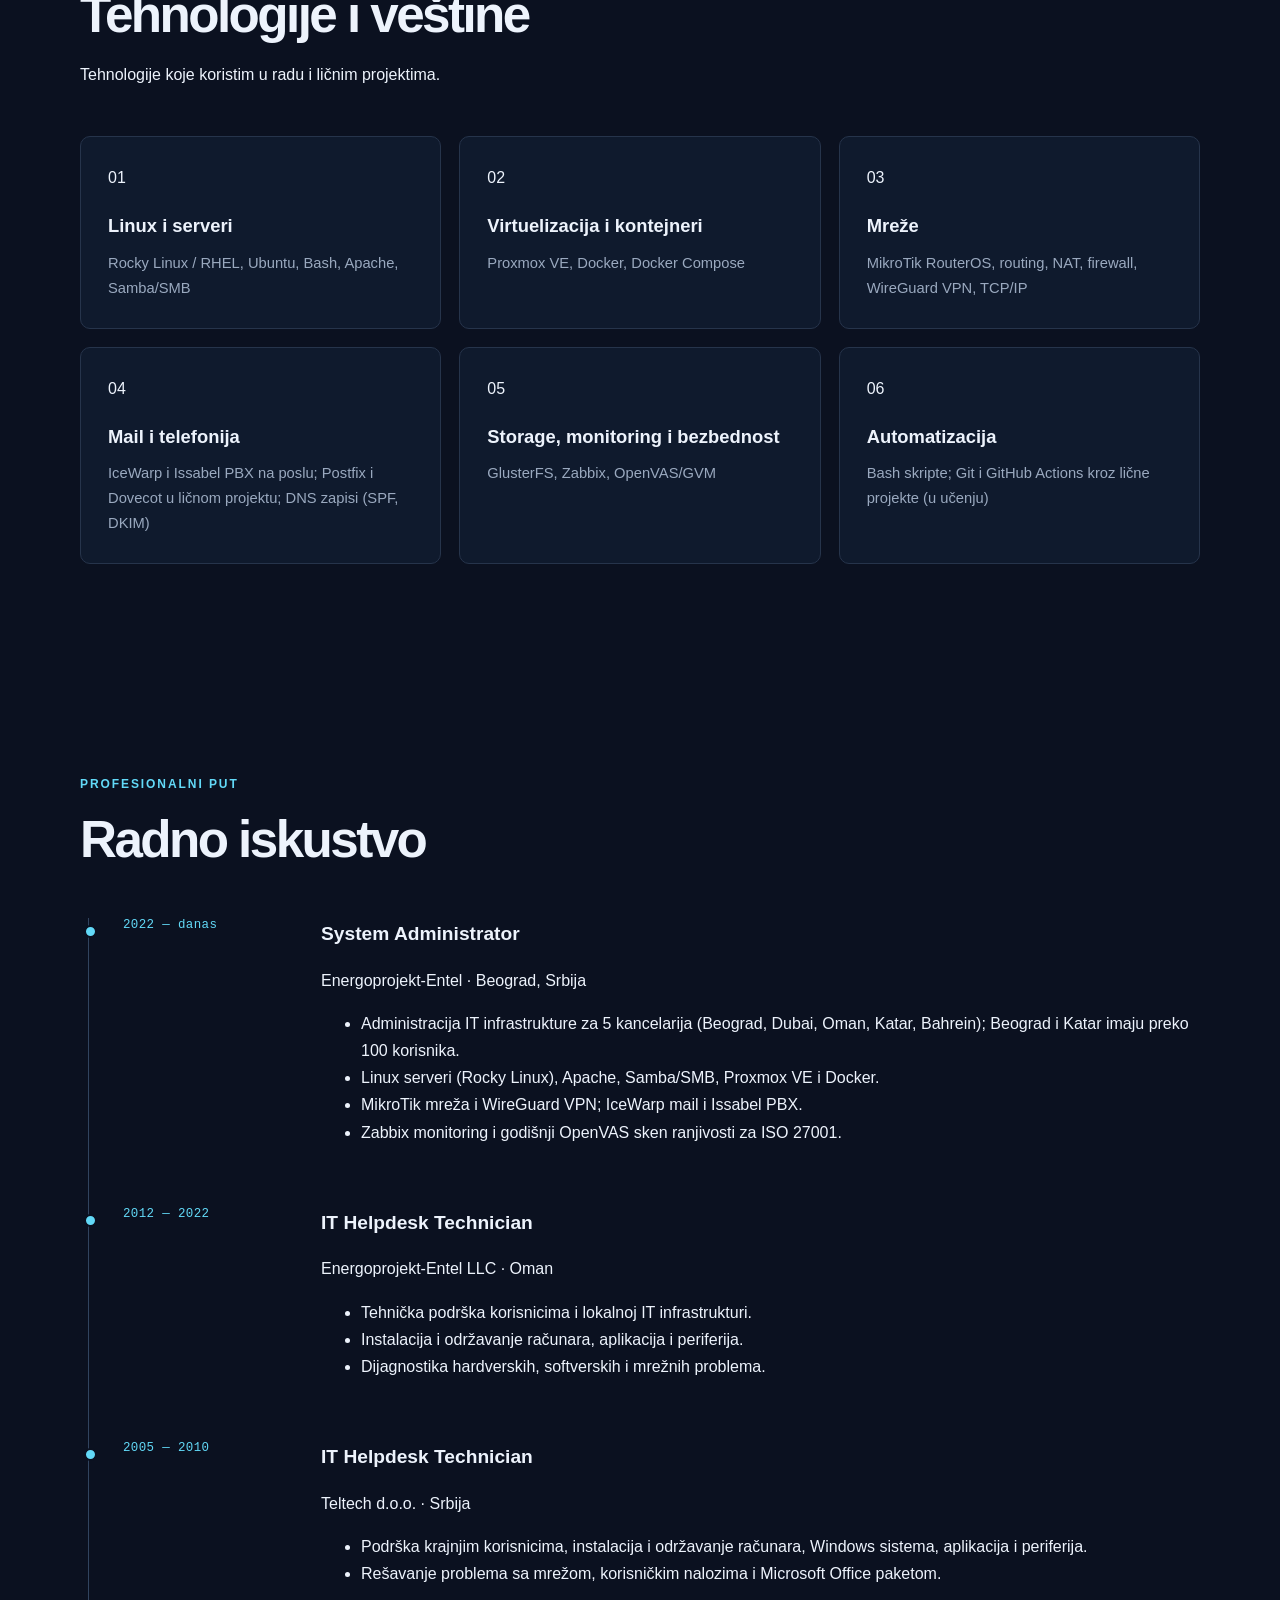
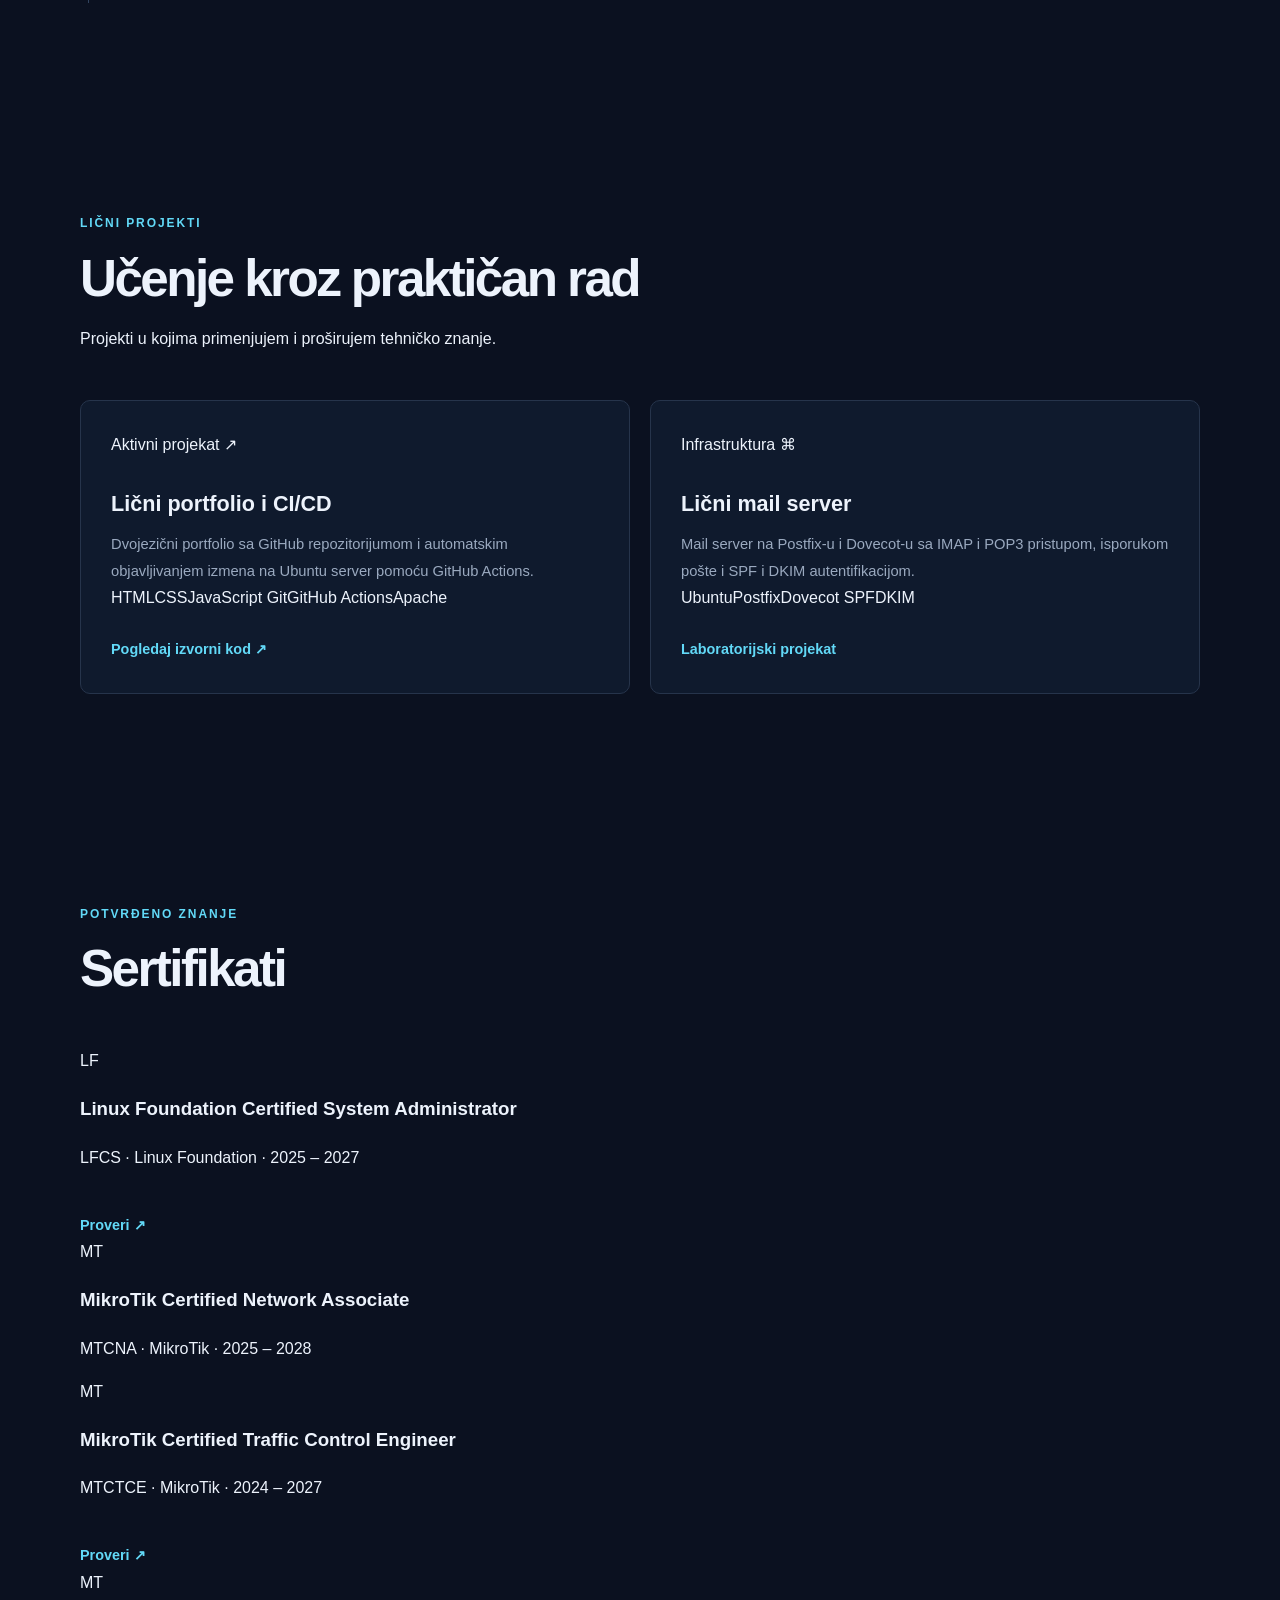
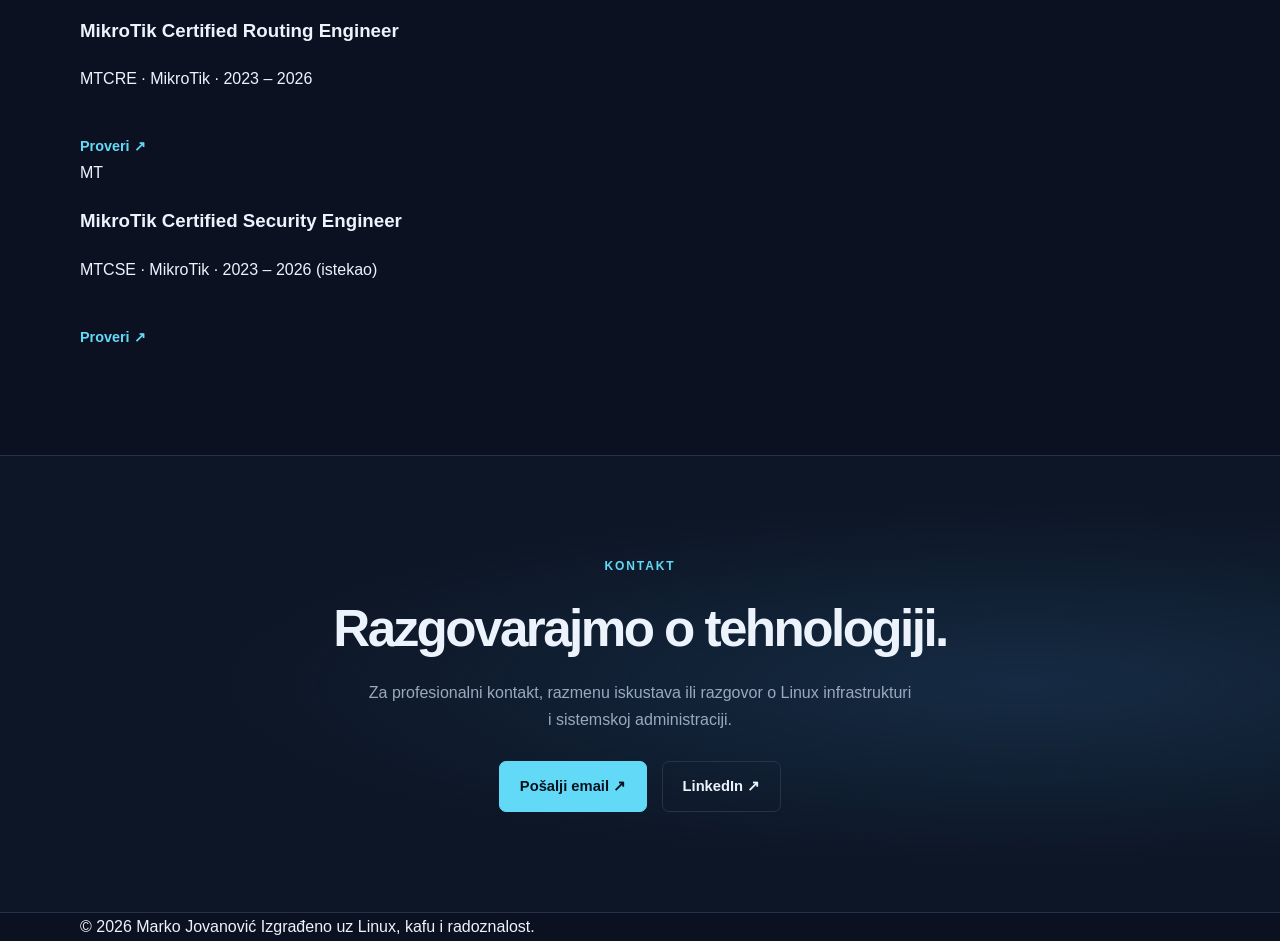
==== commit 4d42052f: "Izmena cv i index" ====
--- a/web/index.html
+++ b/web/index.html
@@ -3,7 +3,7 @@
 <head>
     <meta charset="UTF-8">
     <meta name="viewport" content="width=device-width, initial-scale=1.0">
-    <meta name="description" content="Marko Jovanović — System Administrator, Linux infrastruktura, virtuelizacija i mreže.">
+    <meta name="description" content="Marko Jovanović — System Administrator. Linux infrastruktura, virtuelizacija, mreže i servisi za međunarodnu kompaniju.">
     <meta name="theme-color" content="#0b1120">
     <title>Marko Jovanović | System Administrator</title>
     <link rel="stylesheet" href="styles.css">
@@ -50,29 +50,15 @@
     <section class="hero section" id="home">
         <div class="container hero-grid">
             <div class="hero-content">
-                <p class="eyebrow" data-i18n="heroEyebrow">
-                    LINUX · SISTEMSKA ADMINISTRACIJA · IT INFRASTRUKTURA
-                </p>
-
-                <h1 data-i18n="heroTitle">
-                    Gradim i održavam
-                    <span>pouzdanu IT infrastrukturu.</span>
-                </h1>
-
-                <p class="hero-description" data-i18n="heroDescription">
-                    Ja sam Marko Jovanović, sistem administrator sa iskustvom
-                    u Linux okruženjima, virtuelizaciji, mrežama i serverskim
-                    servisima. Trenutno proširujem znanje u automatizaciji
-                    i CI/CD procesima.
-                </p>
+                <p class="eyebrow" data-i18n="heroEyebrow">LINUX · SISTEMSKA ADMINISTRACIJA · IT INFRASTRUKTURA</p>
+
+                <h1 data-i18n="heroTitle">Gradim i održavam <span>pouzdanu IT infrastrukturu.</span></h1>
+
+                <p class="hero-description" data-i18n="heroDescription">Ja sam Marko Jovanović, sistem administrator iz Beograda. Održavam Linux servere, virtuelizaciju, mreže i servise za kancelarije u Srbiji i na Bliskom istoku, a trenutno učim automatizaciju i CI/CD.</p>
 
                 <div class="hero-actions">
-                    <a class="button button-primary" href="#projects" data-i18n="heroButtonProjects">
-                        Pogledaj projekte
-                    </a>
-                    <a class="button button-secondary" href="#contact" data-i18n="heroButtonContact">
-                        Kontakt
-                    </a>
+                    <a class="button button-primary" href="#projects" data-i18n="heroButtonProjects">Pogledaj projekte</a>
+                    <a class="button button-secondary" href="#contact" data-i18n="heroButtonContact">Kontakt</a>
                 </div>
 
                 <div class="hero-meta">
@@ -98,8 +84,8 @@
                     <p><span class="terminal-prompt">$</span> cat expertise.txt</p>
                     <p class="terminal-output">Linux Administration</p>
                     <p class="terminal-output">Virtualization &amp; Containers</p>
-                    <p class="terminal-output">Networking &amp; Security</p>
-                    <p class="terminal-output">Automation &amp; CI/CD</p>
+                    <p class="terminal-output">Networking &amp; VPN</p>
+                    <p class="terminal-output">Automation &amp; CI/CD (learning)</p>
 
                     <p><span class="terminal-prompt">$</span> systemctl status career</p>
                     <p class="terminal-success">● active (learning and improving)</p>
@@ -119,16 +105,8 @@
 
             <div class="about-grid">
                 <div class="about-copy">
-                    <p data-i18n="aboutParagraph1">
-                        Više od deset godina radim u IT podršci i sistemskoj
-                        administraciji, uz svakodnevno rešavanje problema,
-                        održavanje servisa i brigu o pouzdanosti infrastrukture.
-                    </p>
-                    <p data-i18n="aboutParagraph2">
-                        Moj trenutni fokus su Linux sistemi, mrežne usluge,
-                        virtuelizacija, kontejneri i automatizacija. Kroz lične
-                        projekte razvijam praktično iskustvo u Git-u i CI/CD-u.
-                    </p>
+                    <p data-i18n="aboutParagraph1">Više od deset godina radim u IT podršci i sistemskoj administraciji, trenutno u međunarodnoj kompaniji sa kancelarijama u Beogradu, Dubaiju, Omanu, Kataru i Bahreinu.</p>
+                    <p data-i18n="aboutParagraph2">Svakodnevno radim sa Linux serverima, Sambom, Proxmox-om i MikroTik mrežom. Kroz lične projekte učim ono što posao ne pokriva: mail servere, Git i CI/CD.</p>
                 </div>
 
                 <div class="about-facts">
@@ -137,7 +115,7 @@
                         <span class="fact-label" data-i18n="factLinux">Sistemska administracija</span>
                     </div>
                     <div class="fact-card">
-                        <span class="fact-number">KVM</span>
+                        <span class="fact-number">Proxmox</span>
                         <span class="fact-label" data-i18n="factVirtualization">Virtuelizacija</span>
                     </div>
                     <div class="fact-card">
@@ -145,8 +123,8 @@
                         <span class="fact-label" data-i18n="factContainers">Kontejneri</span>
                     </div>
                     <div class="fact-card">
-                        <span class="fact-number">CI/CD</span>
-                        <span class="fact-label" data-i18n="factCicd">Učenje automatizacije isporuke</span>
+                        <span class="fact-number">MikroTik</span>
+                        <span class="fact-label" data-i18n="factNetwork">Mreže i VPN</span>
                     </div>
                 </div>
             </div>
@@ -158,46 +136,39 @@
             <div class="section-heading">
                 <p class="eyebrow" data-i18n="skillsEyebrow">TEHNIČKE OBLASTI</p>
                 <h2 data-i18n="skillsTitle">Tehnologije i veštine</h2>
-                <p data-i18n="skillsDescription">
-                    Tehnologije koje koristim u radu i ličnim projektima.
-                </p>
+                <p data-i18n="skillsDescription">Tehnologije koje koristim u radu i ličnim projektima.</p>
             </div>
 
             <div class="skills-grid">
                 <article class="skill-card">
                     <div class="skill-icon">01</div>
                     <h3 data-i18n="skillLinuxTitle">Linux i serveri</h3>
-                    <p>Linux, Bash, systemd, Apache, PHP-FPM, Postfix, Dovecot</p>
-                </article>
-
+                    <p>Rocky Linux / RHEL, Ubuntu, Bash, Apache, Samba/SMB</p>
+                </article>
                 <article class="skill-card">
                     <div class="skill-icon">02</div>
-                    <h3 data-i18n="skillVirtualTitle">Virtuelizacija</h3>
-                    <p>KVM, Proxmox, virtualne mašine, ZFS</p>
-                </article>
-
+                    <h3 data-i18n="skillVirtualTitle">Virtuelizacija i kontejneri</h3>
+                    <p>Proxmox VE, Docker, Docker Compose</p>
+                </article>
                 <article class="skill-card">
                     <div class="skill-icon">03</div>
                     <h3 data-i18n="skillNetworkTitle">Mreže</h3>
-                    <p>TCP/IP, MikroTik RouterOS, VPN, routing, troubleshooting</p>
-                </article>
-
+                    <p>MikroTik RouterOS, routing, NAT, firewall, WireGuard VPN, TCP/IP</p>
+                </article>
                 <article class="skill-card">
                     <div class="skill-icon">04</div>
-                    <h3 data-i18n="skillStorageTitle">Storage i fajl servisi</h3>
-                    <p>Samba/SMB, GlusterFS, backup, mrežni file sharing</p>
-                </article>
-
+                    <h3 data-i18n="skillMailTitle">Mail i telefonija</h3>
+                    <p data-i18n="skillMailText">IceWarp i Issabel PBX na poslu; Postfix i Dovecot u ličnom projektu; DNS zapisi (SPF, DKIM)</p>
+                </article>
                 <article class="skill-card">
                     <div class="skill-icon">05</div>
-                    <h3 data-i18n="skillSecurityTitle">Bezbednost i monitoring</h3>
-                    <p>VPN, 2FA, Zabbix, OpenVAS/GVM, kontrola pristupa</p>
-                </article>
-
+                    <h3 data-i18n="skillMonitoringTitle">Storage, monitoring i bezbednost</h3>
+                    <p>GlusterFS, Zabbix, OpenVAS/GVM</p>
+                </article>
                 <article class="skill-card">
                     <div class="skill-icon">06</div>
                     <h3 data-i18n="skillAutomationTitle">Automatizacija</h3>
-                    <p>Git, GitHub Actions, CI/CD — praktično učenje kroz projekte</p>
+                    <p data-i18n="skillAutomationText">Bash skripte; Git i GitHub Actions kroz lične projekte (u učenju)</p>
                 </article>
             </div>
         </div>
@@ -217,10 +188,10 @@
                         <h3 data-i18n="experienceCurrentRole">System Administrator</h3>
                         <p class="timeline-company">Energoprojekt-Entel · Beograd, Srbija</p>
                         <ul>
-                            <li data-i18n="experienceCurrent1">Administracija i održavanje Linux serverske infrastrukture.</li>
-                            <li data-i18n="experienceCurrent2">Virtuelizacija, Docker, mrežni servisi i file sharing.</li>
-                            <li data-i18n="experienceCurrent3">Monitoring, backup, rešavanje kompleksnih tehničkih problema.</li>
-                            <li data-i18n="experienceCurrent4">Implementacija i održavanje servisa za kancelarije u Srbiji i inostranstvu.</li>
+                            <li data-i18n="experienceCurrent1">Administracija IT infrastrukture za 5 kancelarija (Beograd, Dubai, Oman, Katar, Bahrein); Beograd i Katar imaju preko 100 korisnika.</li>
+                            <li data-i18n="experienceCurrent2">Linux serveri (Rocky Linux), Apache, Samba/SMB, Proxmox VE i Docker.</li>
+                            <li data-i18n="experienceCurrent3">MikroTik mreža i WireGuard VPN; IceWarp mail i Issabel PBX.</li>
+                            <li data-i18n="experienceCurrent4">Zabbix monitoring i godišnji OpenVAS sken ranjivosti za ISO 27001.</li>
                         </ul>
                     </div>
                 </article>
@@ -242,11 +213,10 @@
                     <div class="timeline-date">2005 — 2010</div>
                     <div class="timeline-content">
                         <h3 data-i18n="experienceTeltechRole">IT Helpdesk Technician</h3>
-                        <p class="timeline-company">teltech d.o.o. · Srbija</p>
+                        <p class="timeline-company">Teltech d.o.o. · Srbija</p>
                         <ul>
-                            <li data-i18n="experienceTeltech1">Podrška krajnjim korisnicima i održavanje radnih stanica.</li>
-                            <li data-i18n="experienceTeltech2">Instalacija računara, Microsoft Office-a i periferija.</li>
-                            <li data-i18n="experienceTeltech3">Rešavanje problema sa hardverom, softverom i mrežnom povezanošću.</li>
+                            <li data-i18n="experienceTeltech1">Podrška krajnjim korisnicima, instalacija i održavanje računara, Windows sistema, aplikacija i periferija.</li>
+                            <li data-i18n="experienceTeltech2">Rešavanje problema sa mrežom, korisničkim nalozima i Microsoft Office paketom.</li>
                         </ul>
                     </div>
                 </article>
@@ -259,9 +229,7 @@
             <div class="section-heading">
                 <p class="eyebrow" data-i18n="projectsEyebrow">LIČNI PROJEKTI</p>
                 <h2 data-i18n="projectsTitle">Učenje kroz praktičan rad</h2>
-                <p data-i18n="projectsDescription">
-                    Projekti u kojima primenjujem i proširujem tehničko znanje.
-                </p>
+                <p data-i18n="projectsDescription">Projekti u kojima primenjujem i proširujem tehničko znanje.</p>
             </div>
 
             <div class="projects-grid">
@@ -271,11 +239,7 @@
                         <span class="project-symbol">↗</span>
                     </div>
                     <h3 data-i18n="projectPortfolioTitle">Lični portfolio i CI/CD</h3>
-                    <p data-i18n="projectPortfolioDescription">
-                        Dvojezični portfolio sa GitHub repozitorijumom i
-                        automatskim objavljivanjem izmena na Ubuntu server
-                        pomoću GitHub Actions.
-                    </p>
+                    <p data-i18n="projectPortfolioDescription">Dvojezični portfolio sa GitHub repozitorijumom i automatskim objavljivanjem izmena na Ubuntu server pomoću GitHub Actions.</p>
                     <div class="project-tech">
                         <span>HTML</span><span>CSS</span><span>JavaScript</span>
                         <span>Git</span><span>GitHub Actions</span><span>Apache</span>
@@ -285,9 +249,7 @@
                         href="https://github.com/Molderko1/marko-jovanovic-portfolio"
                         target="_blank"
                         rel="noopener noreferrer"
-                        data-i18n="projectPortfolioLink">
-                        Pogledaj izvorni kod ↗
-                    </a>
+                        data-i18n="projectPortfolioLink">Pogledaj izvorni kod ↗</a>
                 </article>
 
                 <article class="project-card">
@@ -295,17 +257,13 @@
                         <span class="project-tag" data-i18n="projectInfraTag">Infrastruktura</span>
                         <span class="project-symbol">⌘</span>
                     </div>
-                    <h3 data-i18n="projectInfraTitle">Linux infrastruktura</h3>
-                    <p data-i18n="projectInfraDescription">
-                        Lično laboratorijsko okruženje za rad sa Linux serverima,
-                        mrežnim servisima, bezbednim udaljenim pristupom i
-                        automatizacijom administrativnih zadataka.
-                    </p>
+                    <h3 data-i18n="projectInfraTitle">Lični mail server</h3>
+                    <p data-i18n="projectInfraDescription">Mail server na Postfix-u i Dovecot-u sa IMAP i POP3 pristupom, isporukom pošte i SPF i DKIM autentifikacijom.</p>
                     <div class="project-tech">
-                        <span>Ubuntu</span><span>Linux</span><span>WireGuard</span>
-                        <span>Postfix</span><span>Dovecot</span>
-                    </div>
-                    <span class="text-link" data-i18n="projectInfraStatus">U razvoju</span>
+                        <span>Ubuntu</span><span>Postfix</span><span>Dovecot</span>
+                        <span>SPF</span><span>DKIM</span>
+                    </div>
+                    <span class="text-link" data-i18n="projectInfraStatus">Laboratorijski projekat</span>
                 </article>
             </div>
         </div>
@@ -323,15 +281,34 @@
                     <span class="cert-mark">LF</span>
                     <div>
                         <h3>Linux Foundation Certified System Administrator</h3>
-                        <p>LFCS · Linux Foundation</p>
+                        <p>LFCS · Linux Foundation · 2025 – 2027</p>
+                        <a class="text-link" href="https://www.credly.com/badges/c6b85884-ef1a-4f40-b12d-b3ea07963eea" target="_blank" rel="noopener noreferrer" data-i18n="certVerify">Proveri ↗</a>
                     </div>
                 </article>
 
                 <article class="cert-card">
                     <span class="cert-mark">MT</span>
                     <div>
+                        <h3>MikroTik Certified Network Associate</h3>
+                        <p>MTCNA · MikroTik · 2025 – 2028</p>
+                    </div>
+                </article>
+
+                <article class="cert-card">
+                    <span class="cert-mark">MT</span>
+                    <div>
+                        <h3>MikroTik Certified Traffic Control Engineer</h3>
+                        <p>MTCTCE · MikroTik · 2024 – 2027</p>
+                        <a class="text-link" href="https://mikrotik.com/training/certificates/b289254ca66ec26817e9" target="_blank" rel="noopener noreferrer" data-i18n="certVerify">Proveri ↗</a>
+                    </div>
+                </article>
+
+                <article class="cert-card">
+                    <span class="cert-mark">MT</span>
+                    <div>
                         <h3>MikroTik Certified Routing Engineer</h3>
-                        <p>MTCRE · MikroTik</p>
+                        <p>MTCRE · MikroTik · 2023 – 2026</p>
+                        <a class="text-link" href="https://mikrotik.com/training/certificates/b277507cea0416099224" target="_blank" rel="noopener noreferrer" data-i18n="certVerify">Proveri ↗</a>
                     </div>
                 </article>
 
@@ -339,25 +316,11 @@
                     <span class="cert-mark">MT</span>
                     <div>
                         <h3>MikroTik Certified Security Engineer</h3>
-                        <p>MTCSE · MikroTik</p>
-                    </div>
-                </article>
-
-                <article class="cert-card">
-                    <span class="cert-mark">MT</span>
-                    <div>
-                        <h3>MikroTik Certified Traffic Control Engineer</h3>
-                        <p>MTCTCE · MikroTik</p>
-                    </div>
-                </article>
-
-                <article class="cert-card">
-                    <span class="cert-mark">MT</span>
-                    <div>
-                        <h3>MikroTik Certified Network Associate</h3>
-                        <p>MTCNA · MikroTik</p>
-                    </div>
-                </article>
+                        <p>MTCSE · MikroTik · 2023 – 2026 (<span data-i18n="certExpired">istekao</span>)</p>
+                        <a class="text-link" href="https://mikrotik.com/training/certificates/b256466c4d76253cadeb" target="_blank" rel="noopener noreferrer" data-i18n="certVerify">Proveri ↗</a>
+                    </div>
+                </article>
+
             </div>
         </div>
     </section>
@@ -366,24 +329,16 @@
         <div class="container contact-content">
             <p class="eyebrow" data-i18n="contactEyebrow">KONTAKT</p>
             <h2 data-i18n="contactTitle">Razgovarajmo o tehnologiji.</h2>
-            <p data-i18n="contactDescription">
-                Za profesionalni kontakt, razmenu iskustava ili razgovor
-                o Linux infrastrukturi i sistemskoj administraciji.
-            </p>
+            <p data-i18n="contactDescription">Za profesionalni kontakt, razmenu iskustava ili razgovor o Linux infrastrukturi i sistemskoj administraciji.</p>
 
             <div class="contact-actions">
-                <!-- Promeni email adresu u href kada odlučiš koju želiš da objaviš. -->
-                <a class="button button-primary" href="mailto:marko@jovanovic.pro" data-i18n="contactEmail">
-                    Pošalji email ↗
-                </a>
+                <a class="button button-primary" href="mailto:marko@jovanovic.pro" data-i18n="contactEmail">Pošalji email ↗</a>
                 <a
                     class="button button-secondary"
                     href="https://www.linkedin.com/in/marko-jovanovi%C4%87-05802681"
                     target="_blank"
                     rel="noopener noreferrer"
-                    data-i18n="contactLinkedIn">
-                    LinkedIn ↗
-                </a>
+                    data-i18n="contactLinkedIn">LinkedIn ↗</a>
             </div>
         </div>
     </section>
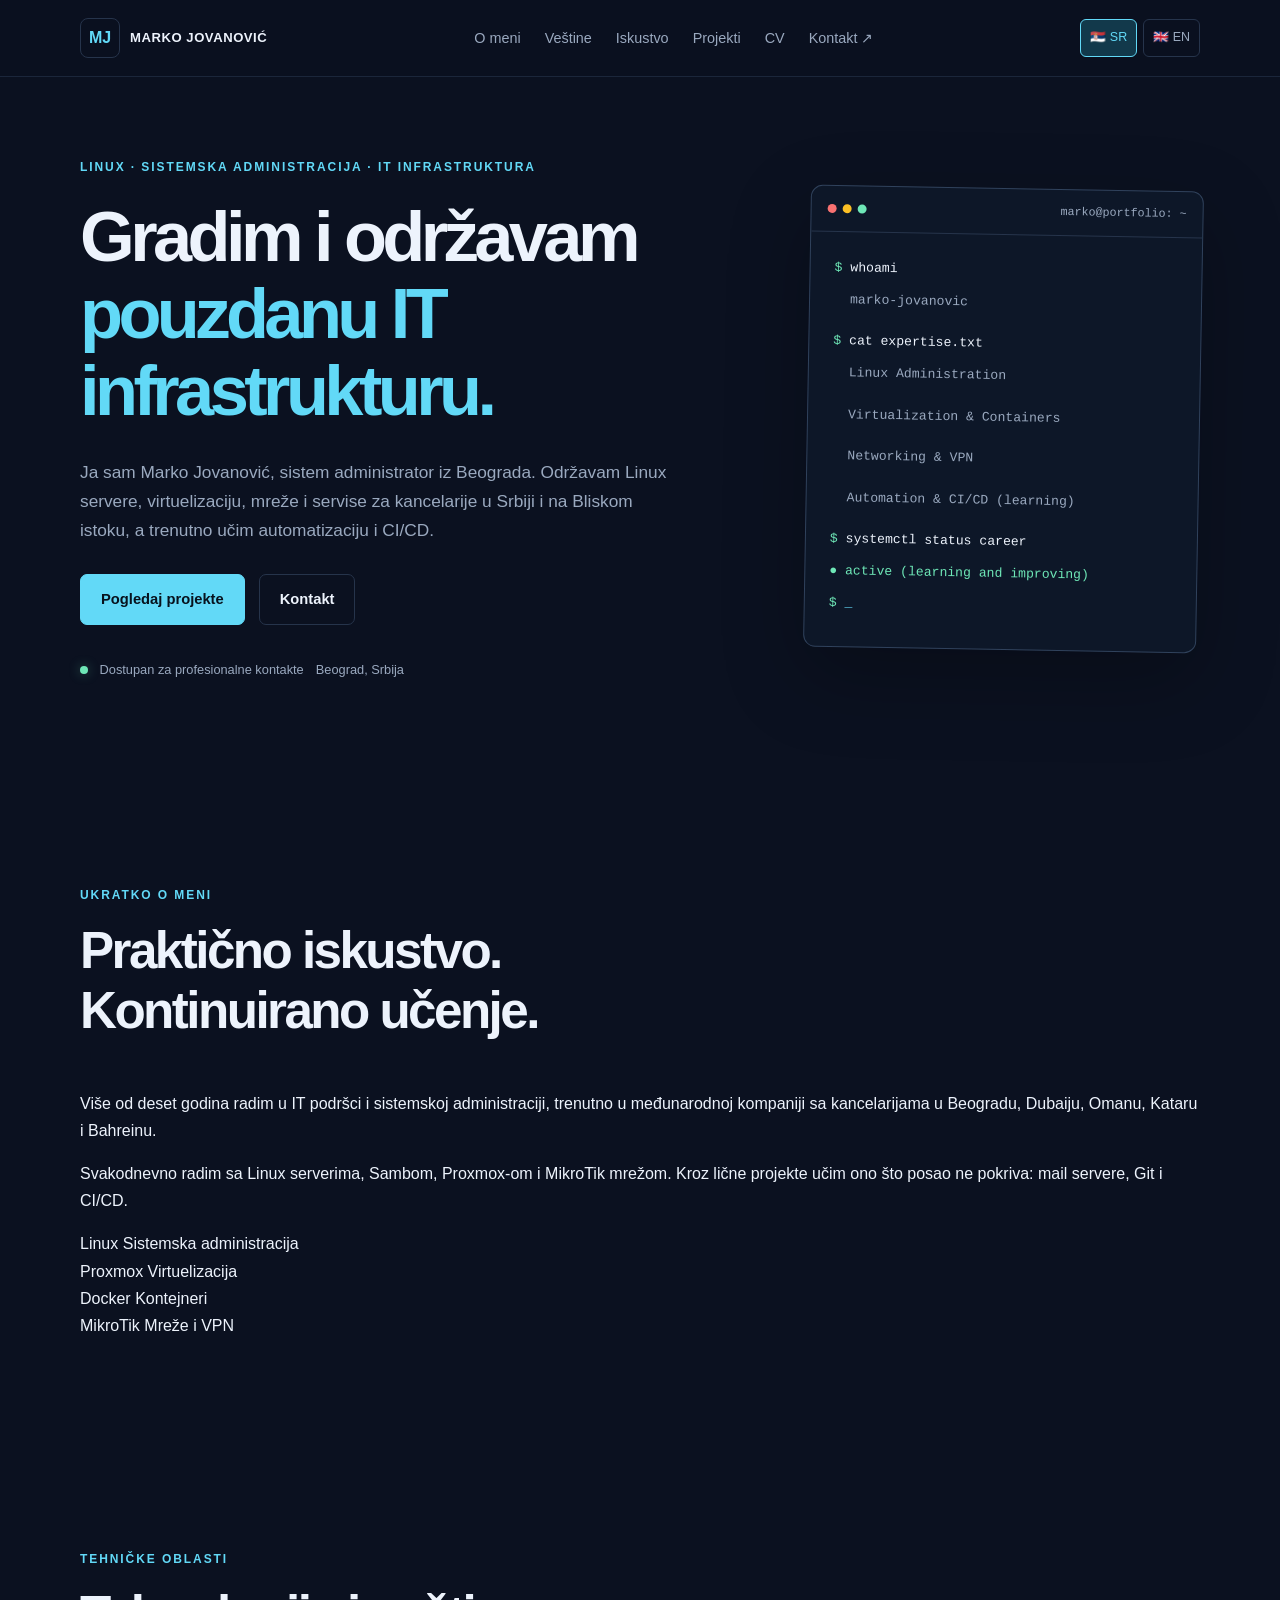
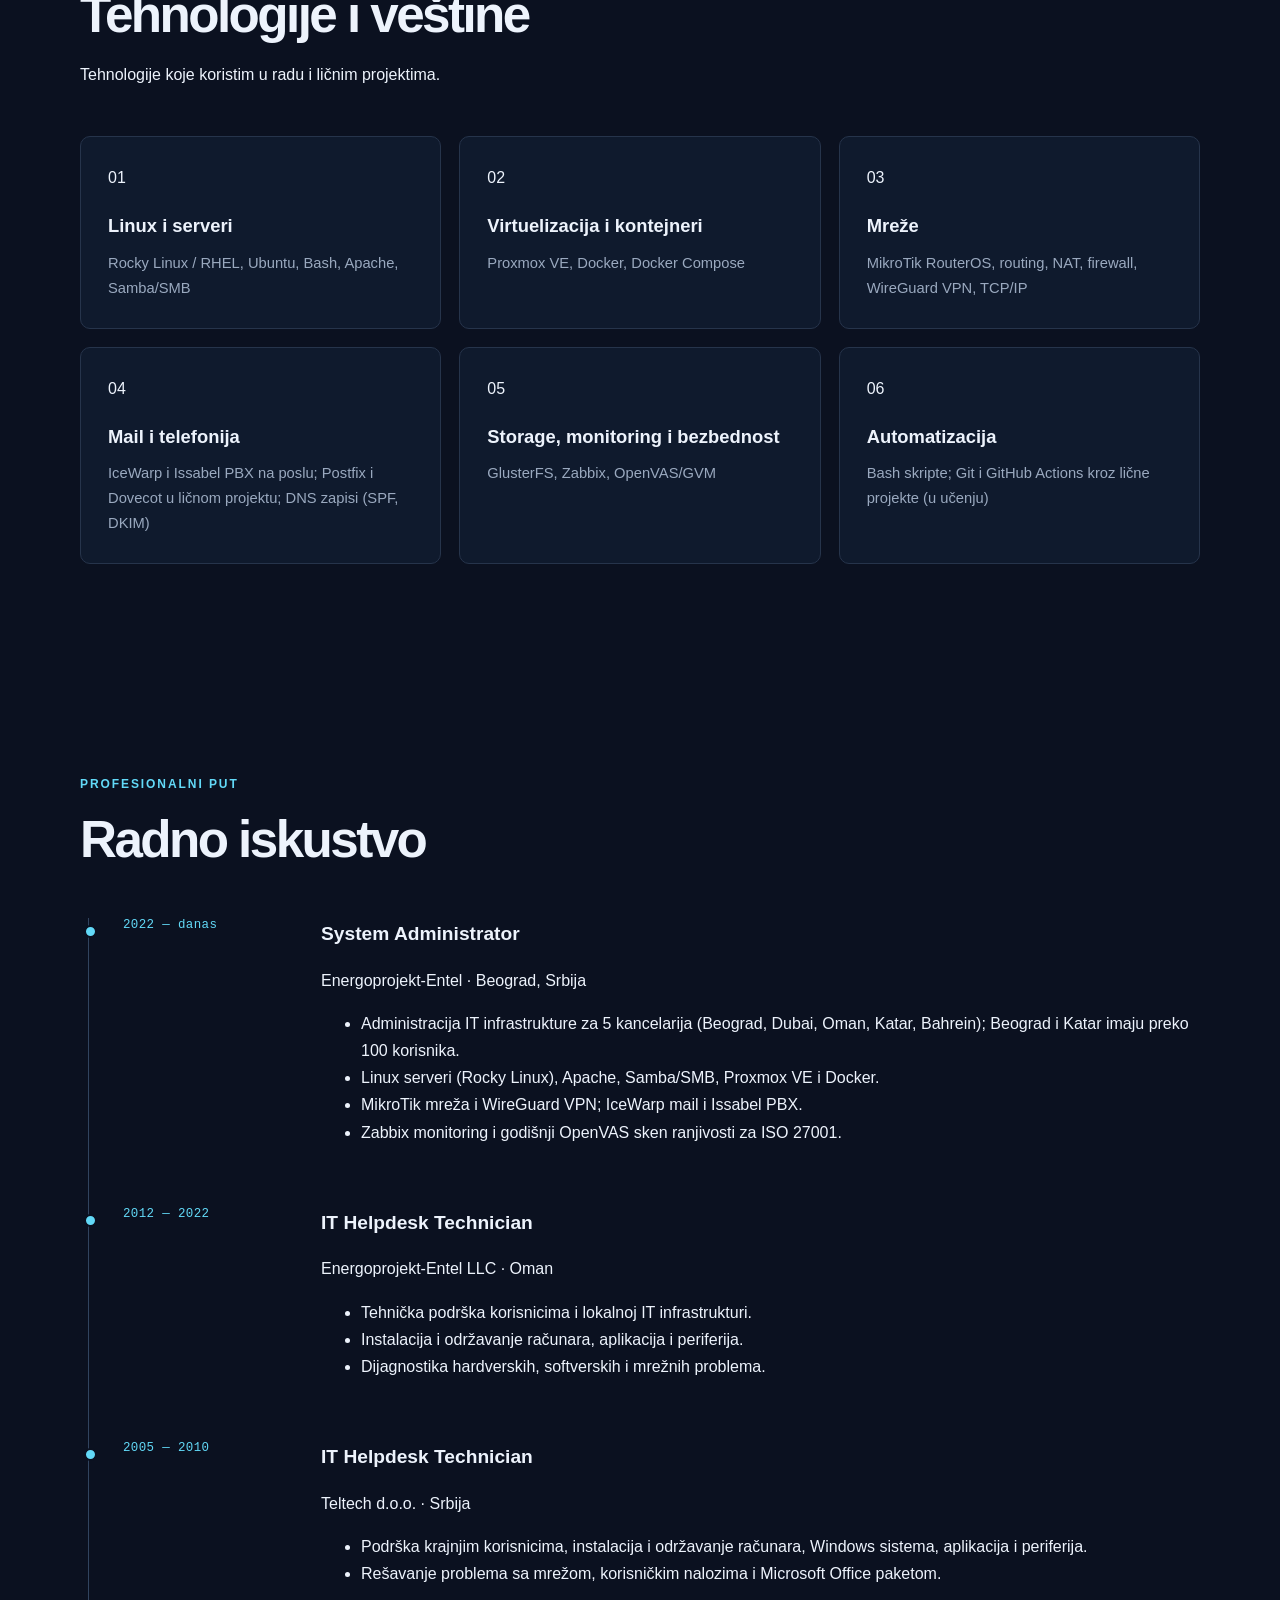
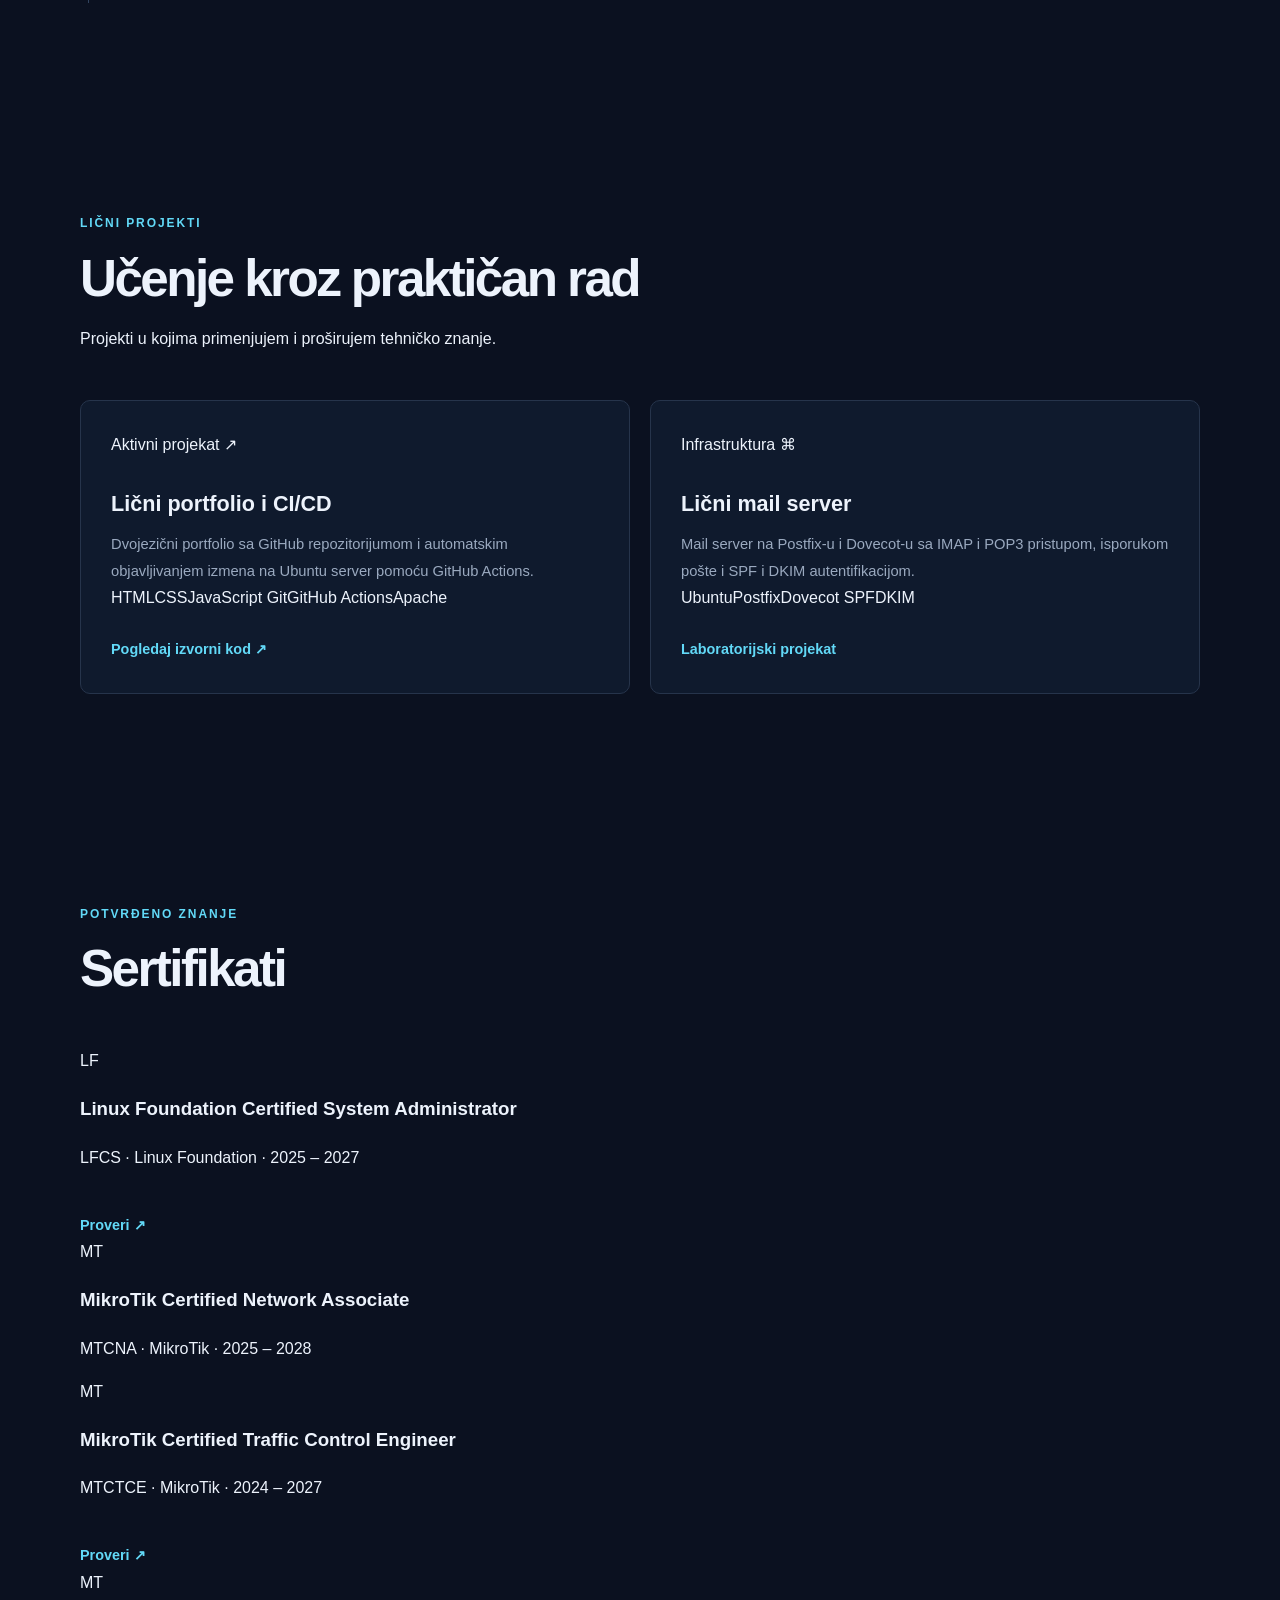
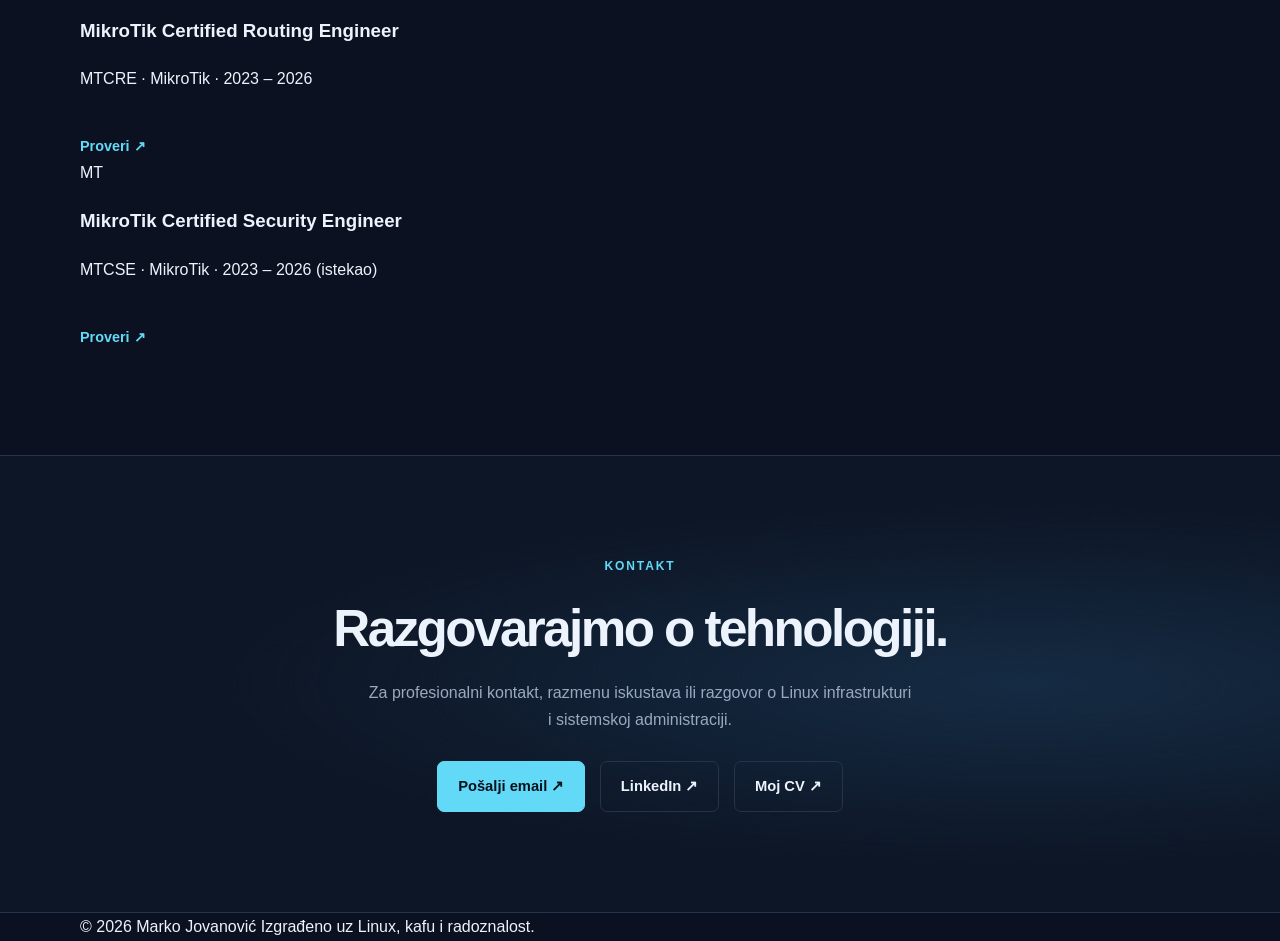
==== commit 009c0c2e: "dodat link za cv" ====
--- a/web/index.html
+++ b/web/index.html
@@ -23,6 +23,7 @@
             <a href="#skills" data-i18n="navSkills">Veštine</a>
             <a href="#experience" data-i18n="navExperience">Iskustvo</a>
             <a href="#projects" data-i18n="navProjects">Projekti</a>
+            <a href="cv.html" data-i18n="navCv">CV</a>
             <a href="#contact" data-i18n="navContact">Kontakt ↗</a>
         </nav>
 
@@ -339,6 +340,7 @@
                     target="_blank"
                     rel="noopener noreferrer"
                     data-i18n="contactLinkedIn">LinkedIn ↗</a>
+                <a class="button button-secondary" href="cv.html" data-i18n="contactCv">Moj CV ↗</a>
             </div>
         </div>
     </section>
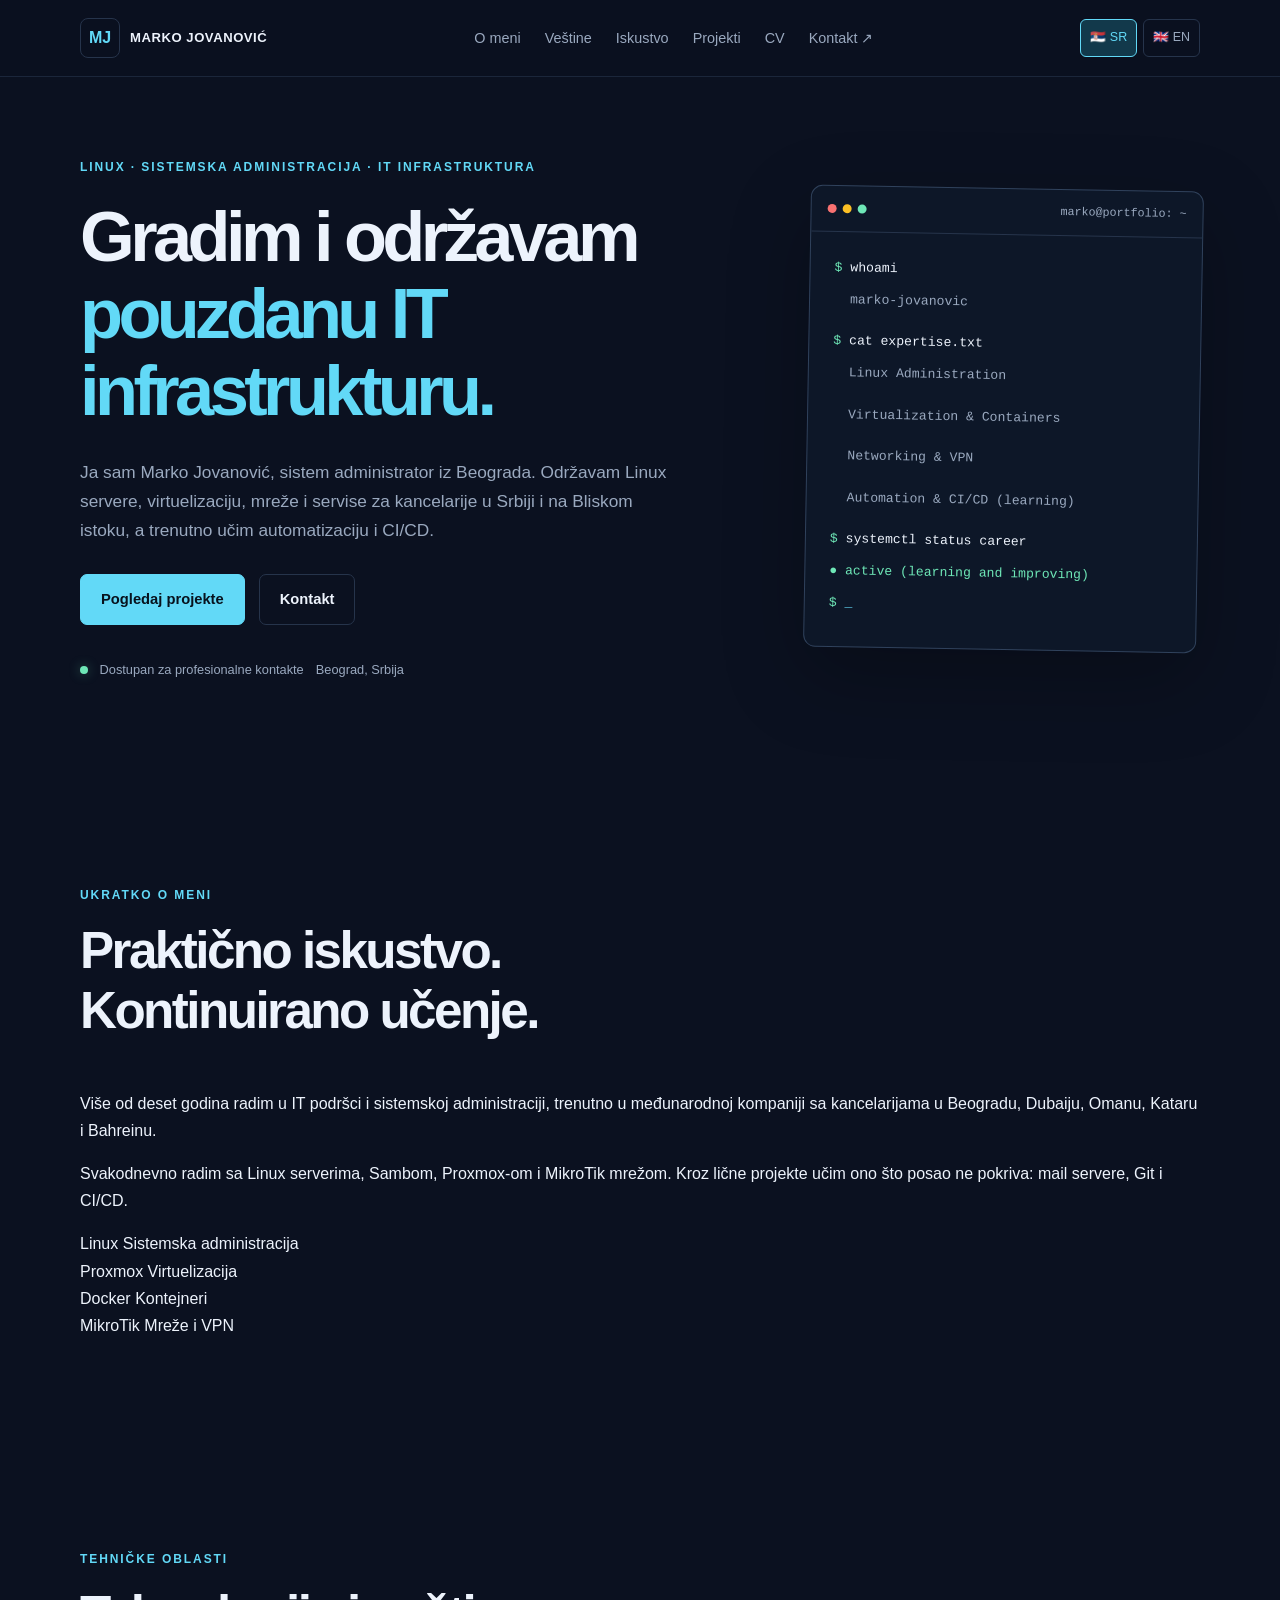
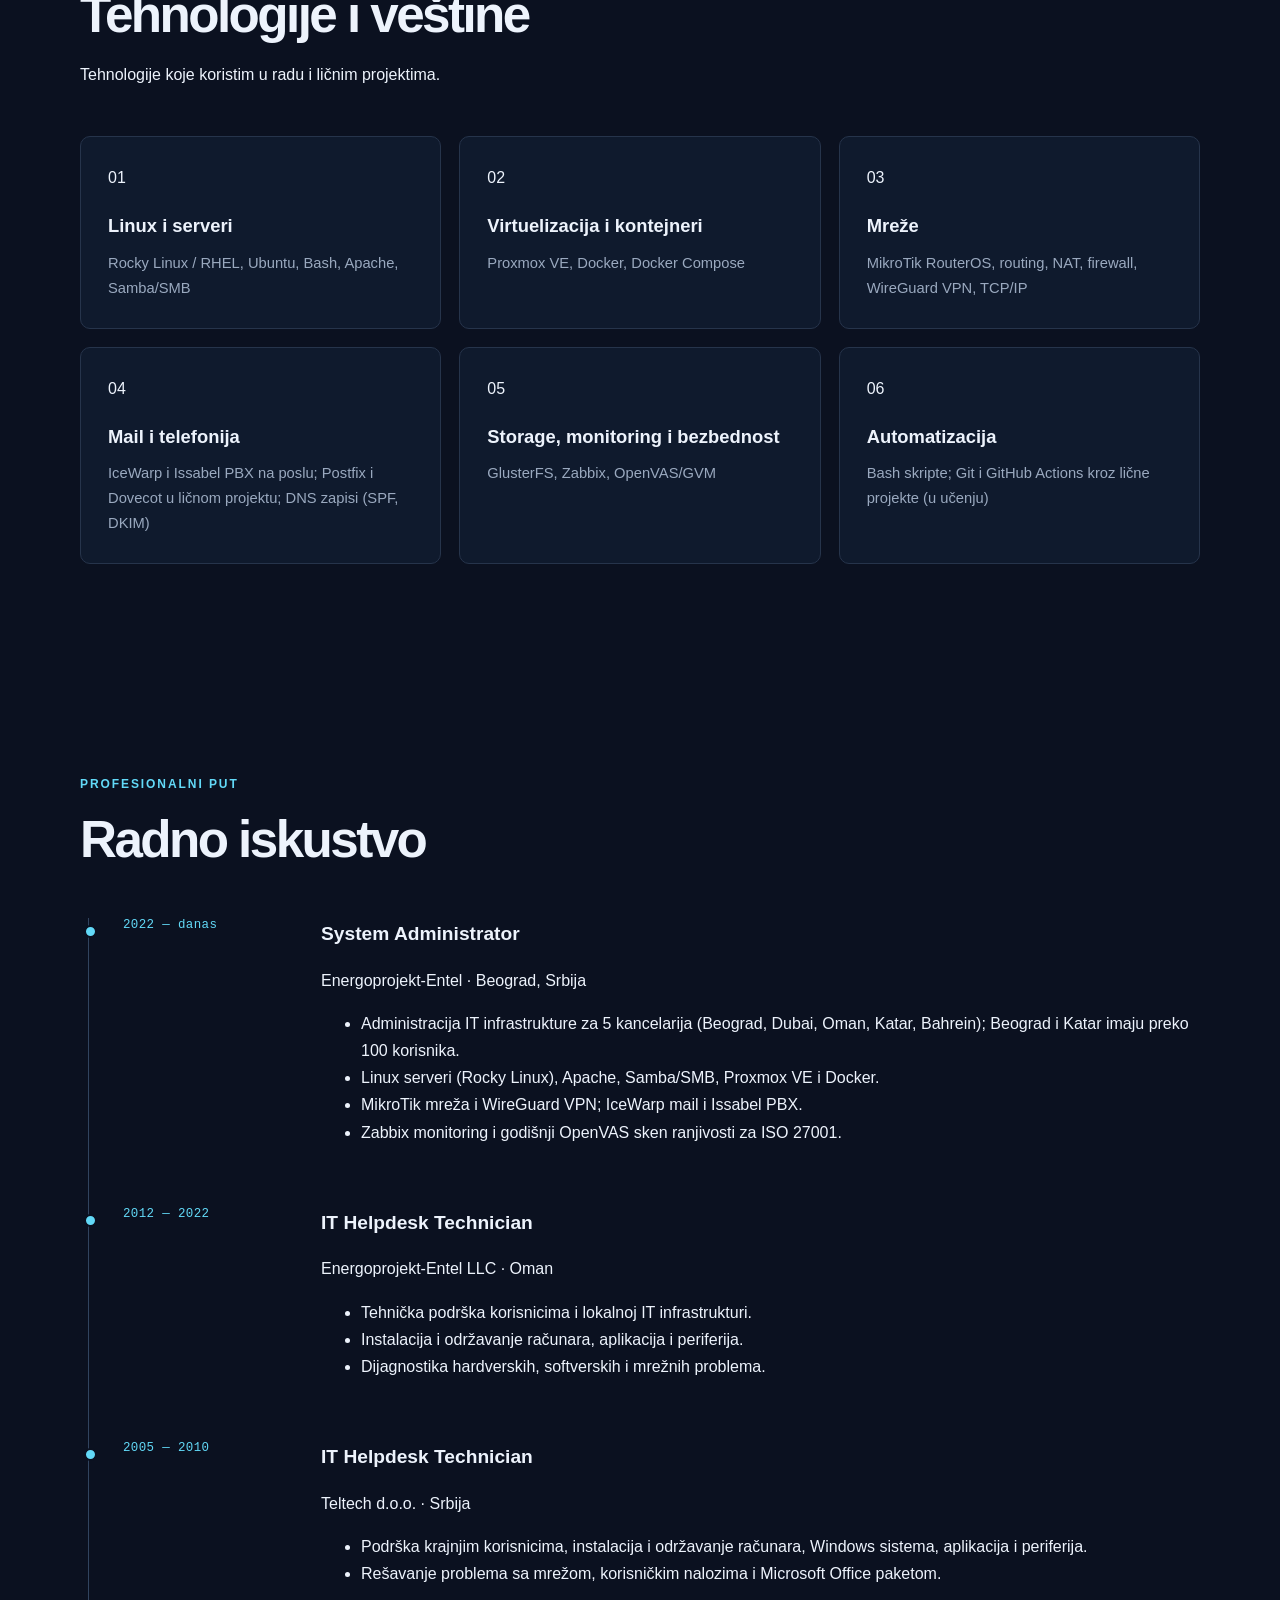
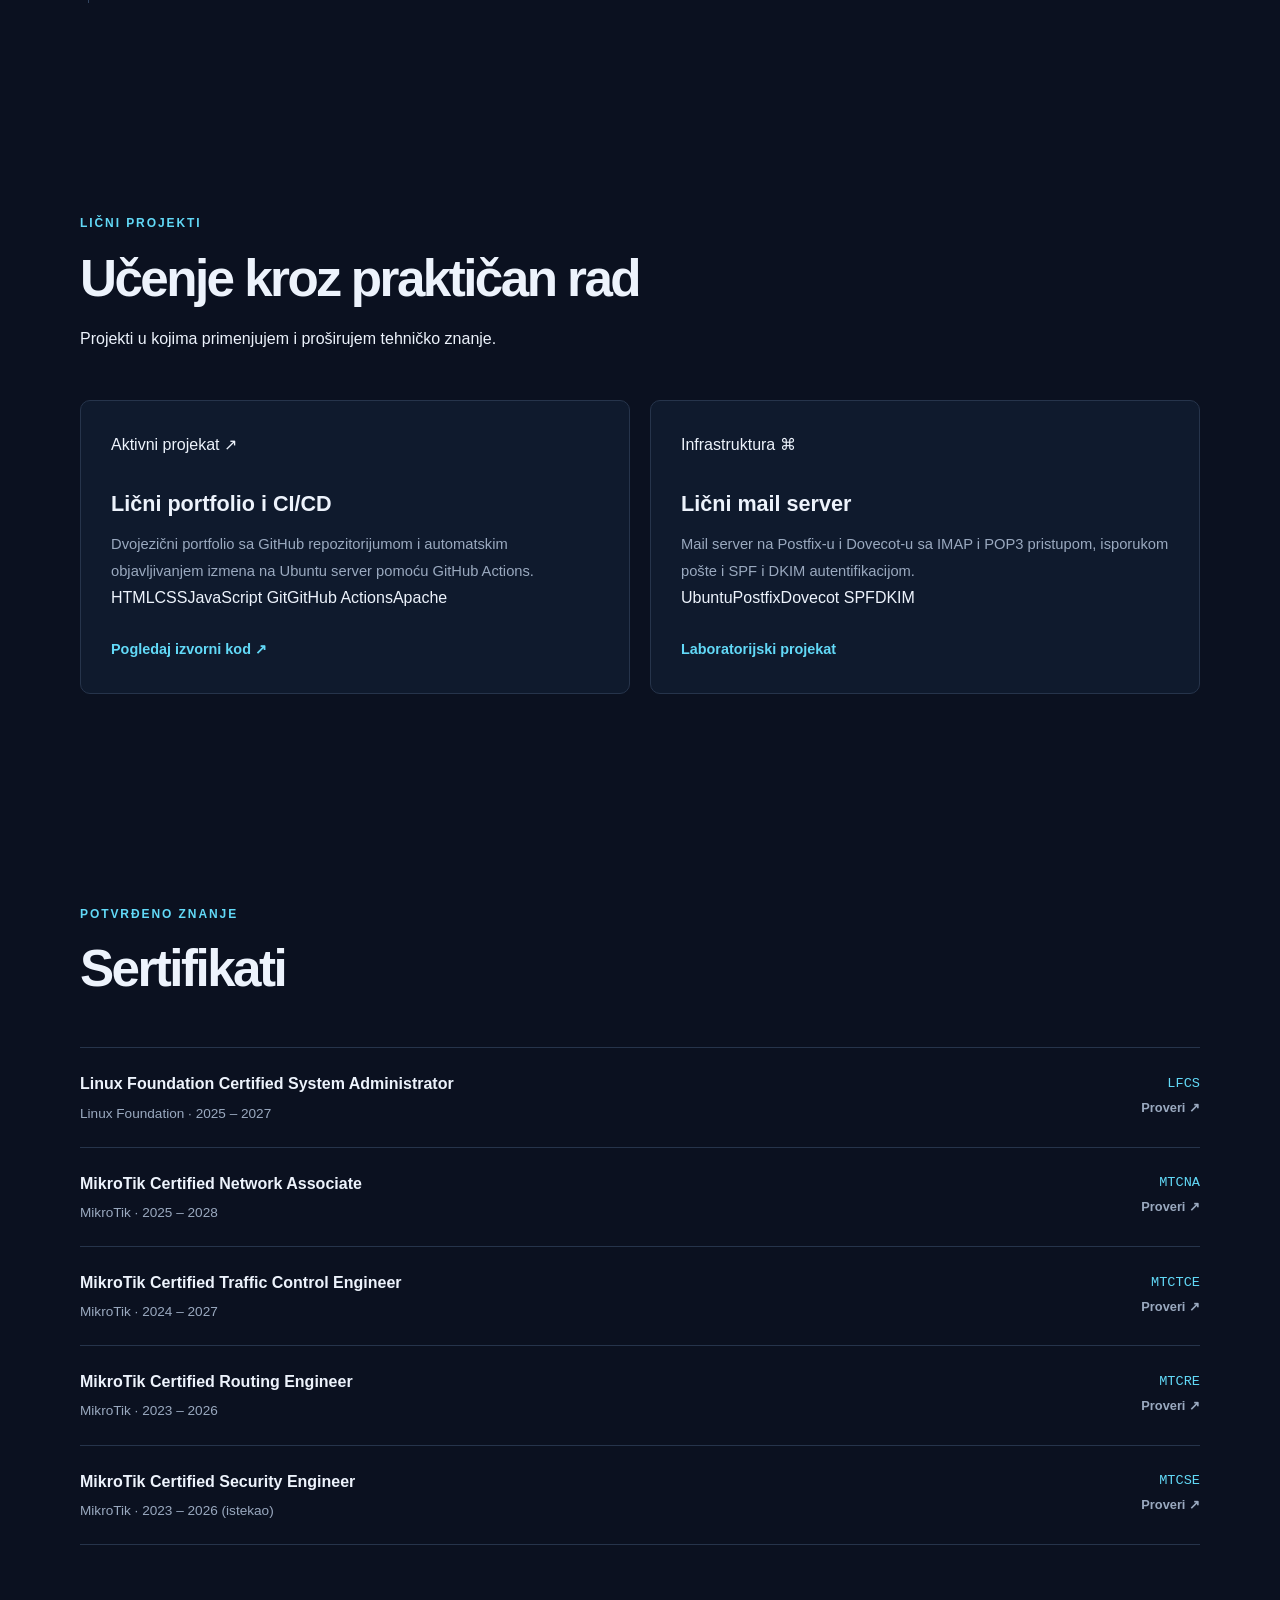
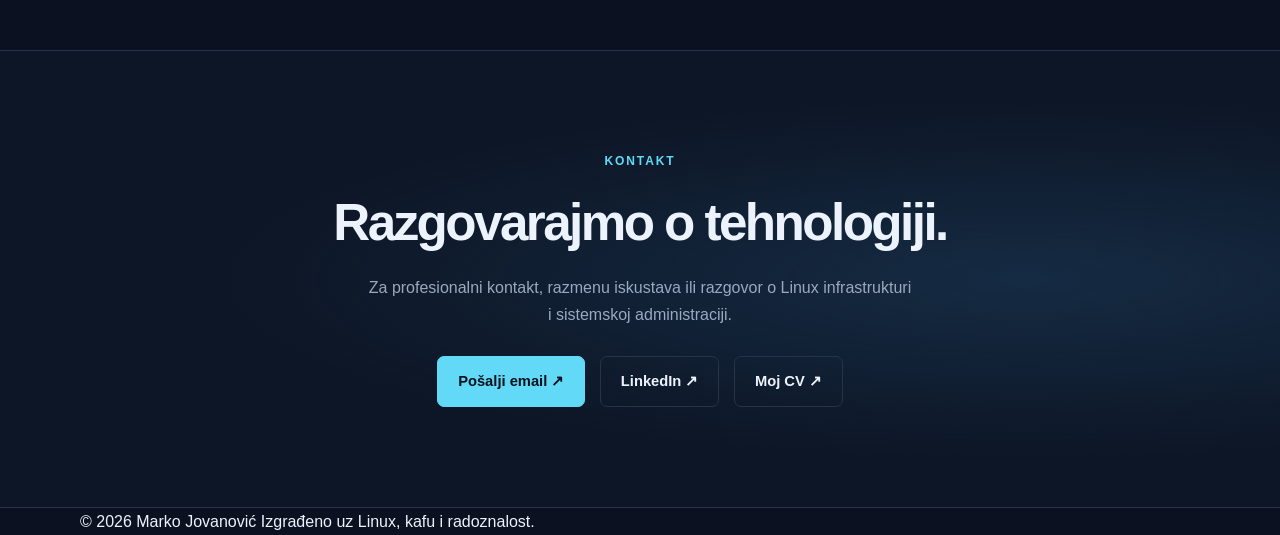
==== commit 9360d28f: "proveri za sertifikate" ====
--- a/web/index.html
+++ b/web/index.html
@@ -277,51 +277,57 @@
                 <h2 data-i18n="certificationsTitle">Sertifikati</h2>
             </div>
 
-            <div class="certifications-grid">
-                <article class="cert-card">
-                    <span class="cert-mark">LF</span>
+            <div class="cert-list">
+                <article class="cert-item">
                     <div>
                         <h3>Linux Foundation Certified System Administrator</h3>
-                        <p>LFCS · Linux Foundation · 2025 – 2027</p>
-                        <a class="text-link" href="https://www.credly.com/badges/c6b85884-ef1a-4f40-b12d-b3ea07963eea" target="_blank" rel="noopener noreferrer" data-i18n="certVerify">Proveri ↗</a>
-                    </div>
-                </article>
-
-                <article class="cert-card">
-                    <span class="cert-mark">MT</span>
+                        <p>Linux Foundation · 2025 – 2027</p>
+                    </div>
+                    <div class="cert-aside">
+                        <span class="cert-code">LFCS</span>
+                        <a class="cert-verify" href="https://www.credly.com/badges/c6b85884-ef1a-4f40-b12d-b3ea07963eea" target="_blank" rel="noopener noreferrer" data-i18n="certVerify">Proveri ↗</a>
+                    </div>
+                </article>
+                <article class="cert-item">
                     <div>
                         <h3>MikroTik Certified Network Associate</h3>
-                        <p>MTCNA · MikroTik · 2025 – 2028</p>
-                    </div>
-                </article>
-
-                <article class="cert-card">
-                    <span class="cert-mark">MT</span>
+                        <p>MikroTik · 2025 – 2028</p>
+                    </div>
+                    <div class="cert-aside">
+                        <span class="cert-code">MTCNA</span>
+                        <a class="cert-verify" href="https://mikrotik.com/training/certificates/c456074cbb78b829b466" target="_blank" rel="noopener noreferrer" data-i18n="certVerify">Proveri ↗</a>
+                    </div>
+                </article>
+                <article class="cert-item">
                     <div>
                         <h3>MikroTik Certified Traffic Control Engineer</h3>
-                        <p>MTCTCE · MikroTik · 2024 – 2027</p>
-                        <a class="text-link" href="https://mikrotik.com/training/certificates/b289254ca66ec26817e9" target="_blank" rel="noopener noreferrer" data-i18n="certVerify">Proveri ↗</a>
-                    </div>
-                </article>
-
-                <article class="cert-card">
-                    <span class="cert-mark">MT</span>
+                        <p>MikroTik · 2024 – 2027</p>
+                    </div>
+                    <div class="cert-aside">
+                        <span class="cert-code">MTCTCE</span>
+                        <a class="cert-verify" href="https://mikrotik.com/training/certificates/b289254ca66ec26817e9" target="_blank" rel="noopener noreferrer" data-i18n="certVerify">Proveri ↗</a>
+                    </div>
+                </article>
+                <article class="cert-item">
                     <div>
                         <h3>MikroTik Certified Routing Engineer</h3>
-                        <p>MTCRE · MikroTik · 2023 – 2026</p>
-                        <a class="text-link" href="https://mikrotik.com/training/certificates/b277507cea0416099224" target="_blank" rel="noopener noreferrer" data-i18n="certVerify">Proveri ↗</a>
-                    </div>
-                </article>
-
-                <article class="cert-card">
-                    <span class="cert-mark">MT</span>
+                        <p>MikroTik · 2023 – 2026</p>
+                    </div>
+                    <div class="cert-aside">
+                        <span class="cert-code">MTCRE</span>
+                        <a class="cert-verify" href="https://mikrotik.com/training/certificates/b277507cea0416099224" target="_blank" rel="noopener noreferrer" data-i18n="certVerify">Proveri ↗</a>
+                    </div>
+                </article>
+                <article class="cert-item">
                     <div>
                         <h3>MikroTik Certified Security Engineer</h3>
-                        <p>MTCSE · MikroTik · 2023 – 2026 (<span data-i18n="certExpired">istekao</span>)</p>
-                        <a class="text-link" href="https://mikrotik.com/training/certificates/b256466c4d76253cadeb" target="_blank" rel="noopener noreferrer" data-i18n="certVerify">Proveri ↗</a>
-                    </div>
-                </article>
-
+                        <p>MikroTik · 2023 – 2026 (<span data-i18n="certExpired">istekao</span>)</p>
+                    </div>
+                    <div class="cert-aside">
+                        <span class="cert-code">MTCSE</span>
+                        <a class="cert-verify" href="https://mikrotik.com/training/certificates/b256466c4d76253cadeb" target="_blank" rel="noopener noreferrer" data-i18n="certVerify">Proveri ↗</a>
+                    </div>
+                </article>
             </div>
         </div>
     </section>
--- a/web/styles.css
+++ b/web/styles.css
@@ -524,6 +524,24 @@
     font: 0.85rem monospace;
 }
 
+.cert-aside {
+    display: flex;
+    flex-direction: column;
+    align-items: flex-end;
+    gap: 6px;
+    flex-shrink: 0;
+}
+
+.cert-verify {
+    color: var(--muted);
+    font-size: 0.8rem;
+    font-weight: 600;
+}
+
+.cert-verify:hover {
+    color: var(--accent);
+}
+
 .contact-section {
     padding-block: 100px;
     background:
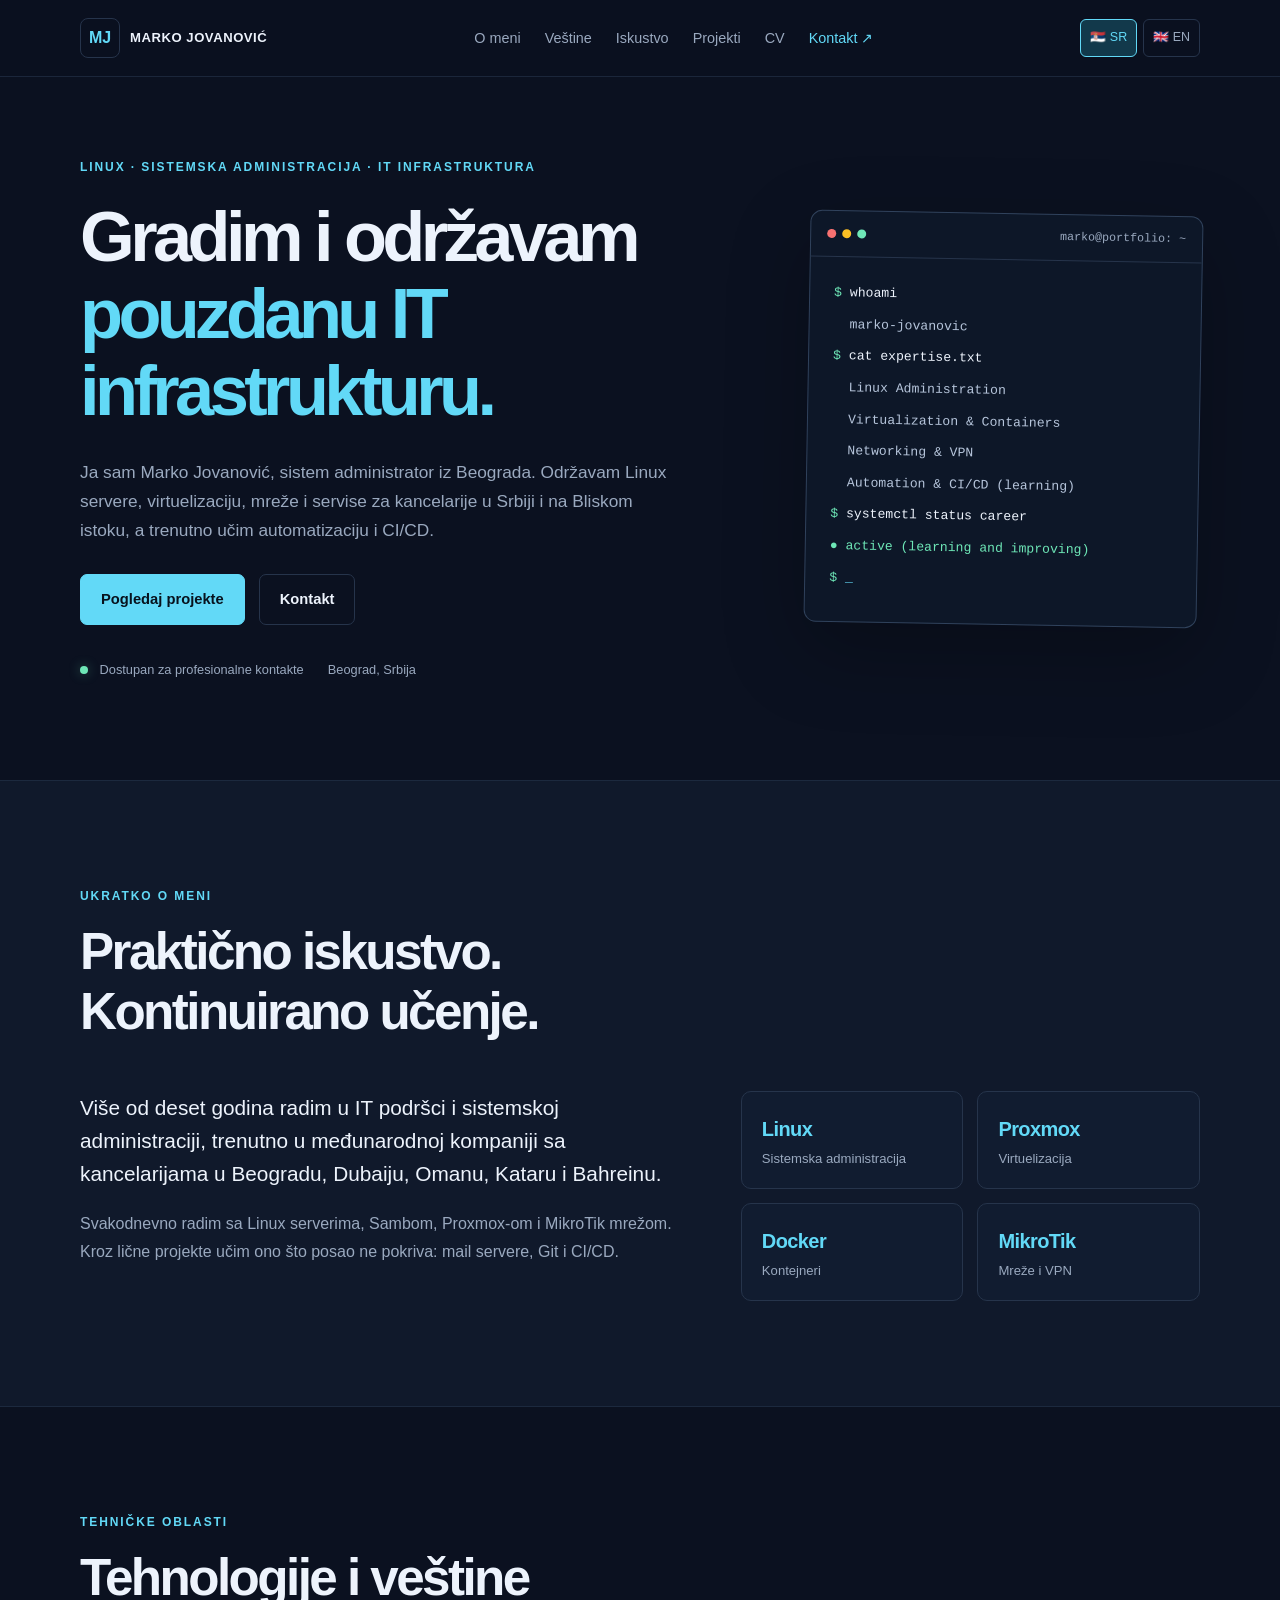
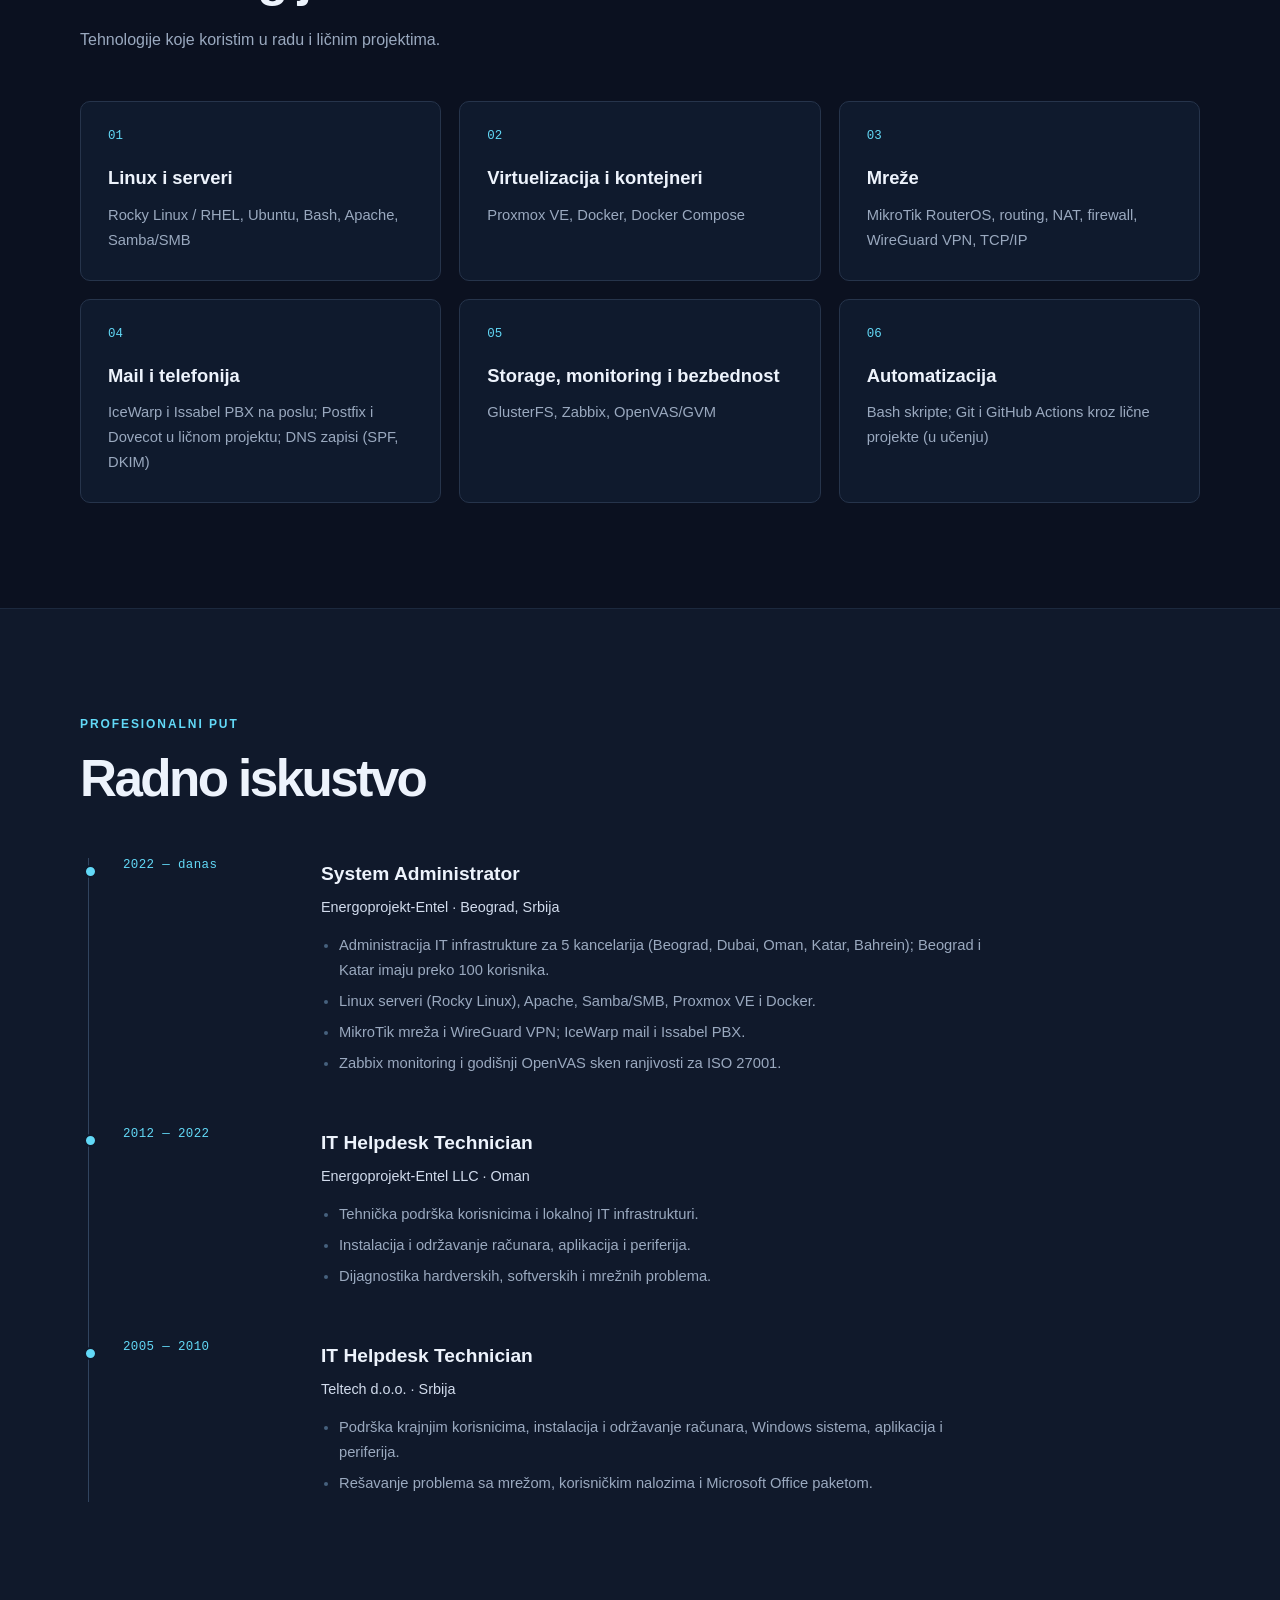
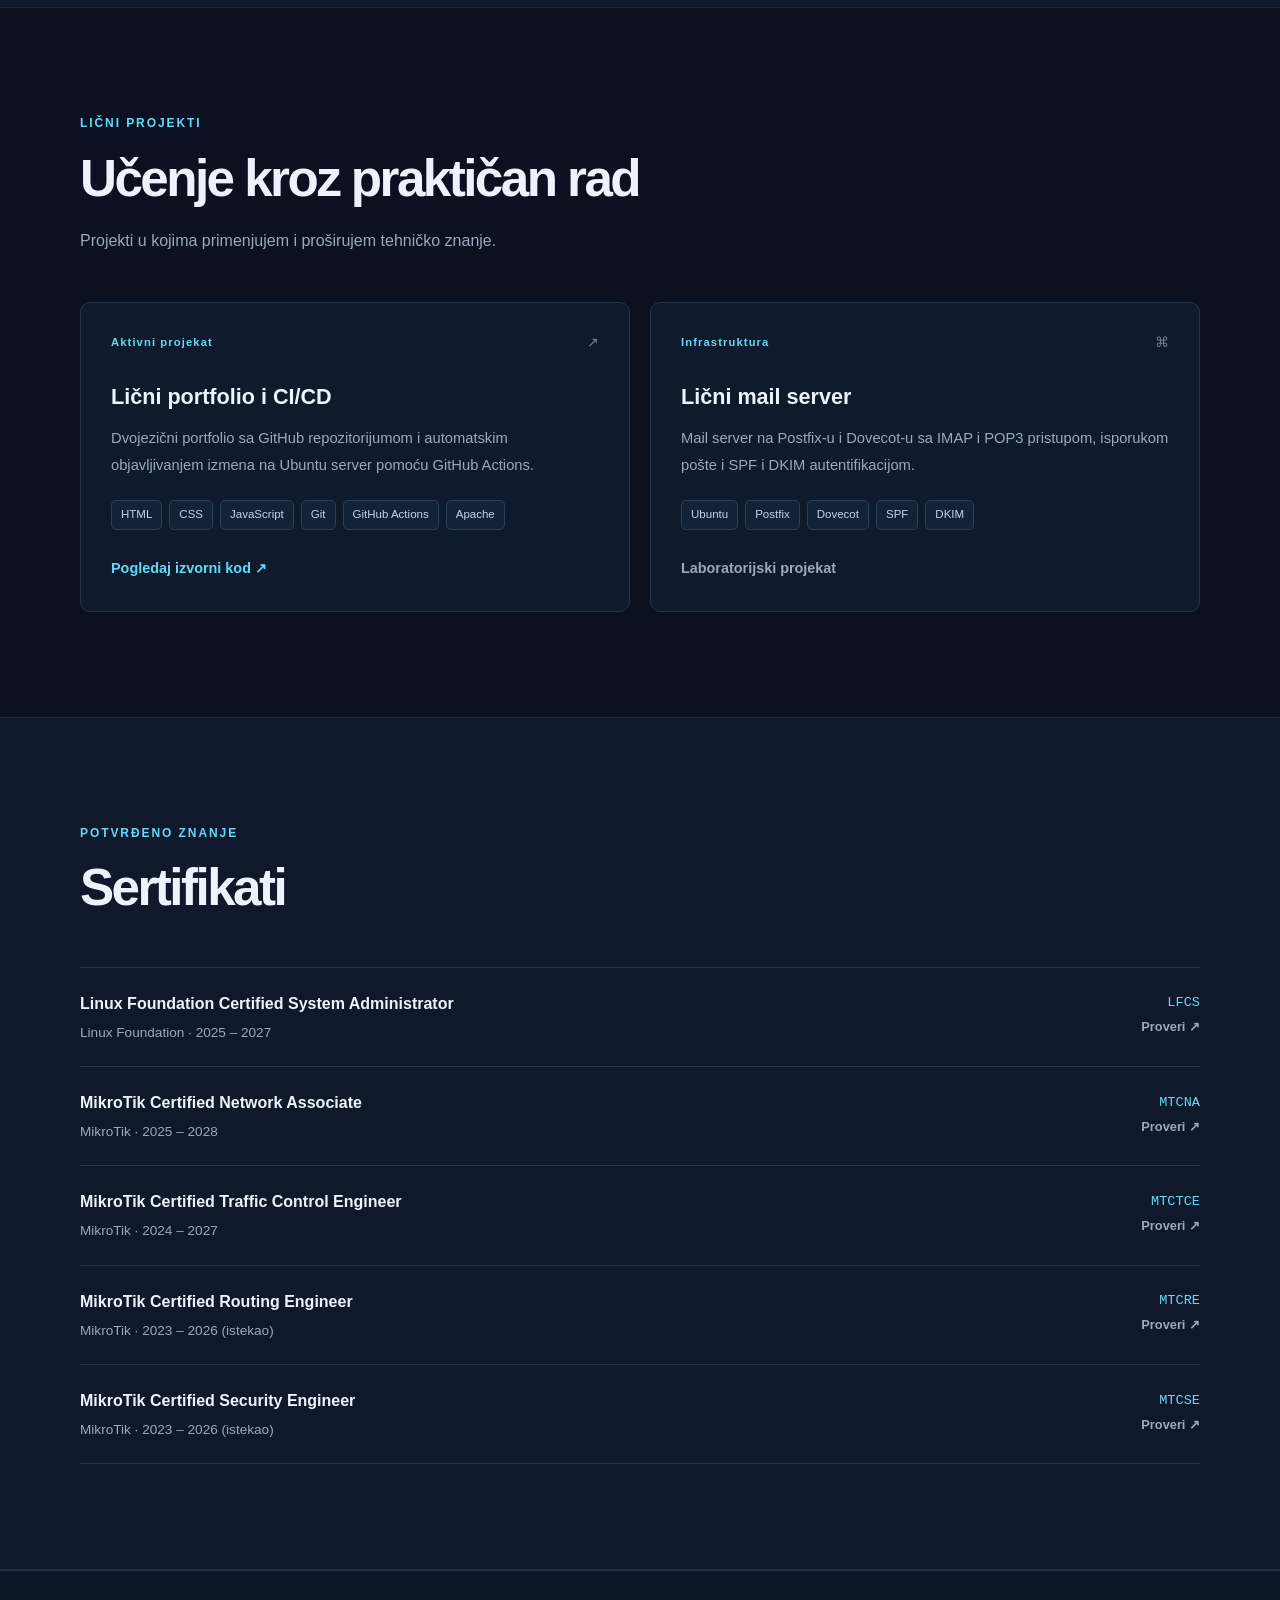
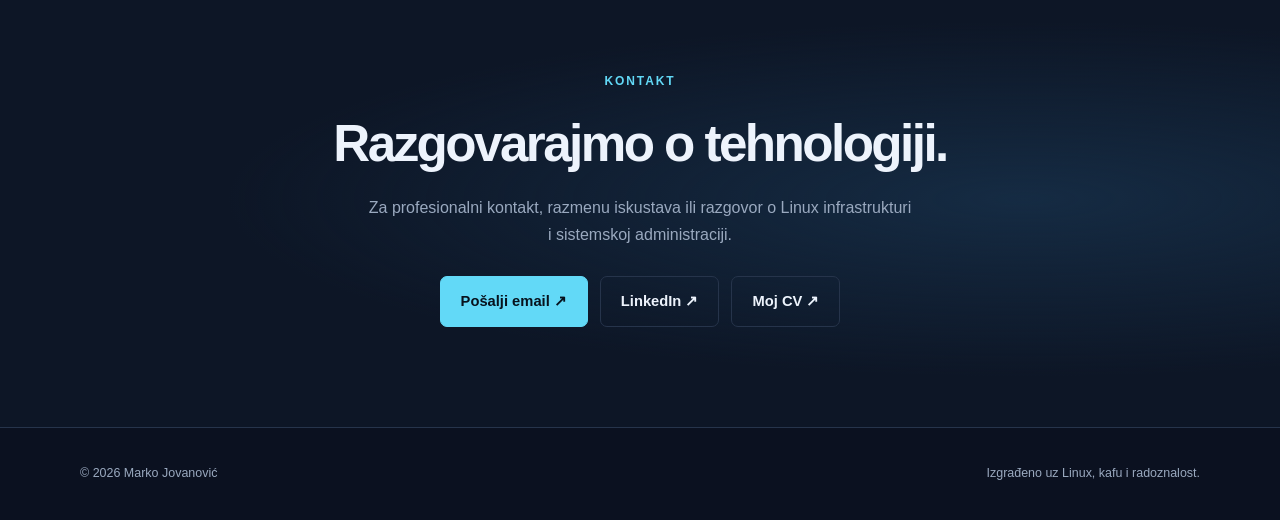
==== commit 6116b5cd: "Azurirani sertifikati da automatski prikazu da su istekli nakon isteka" ====
--- a/web/index.html
+++ b/web/index.html
@@ -278,50 +278,50 @@
             </div>
 
             <div class="cert-list">
-                <article class="cert-item">
+                <article class="cert-item" data-expires="2027-11-20">
                     <div>
                         <h3>Linux Foundation Certified System Administrator</h3>
-                        <p>Linux Foundation · 2025 – 2027</p>
+                        <p>Linux Foundation · 2025 – 2027 <span class="cert-expired" hidden>(<span data-i18n="certExpired">istekao</span>)</span></p>
                     </div>
                     <div class="cert-aside">
                         <span class="cert-code">LFCS</span>
                         <a class="cert-verify" href="https://www.credly.com/badges/c6b85884-ef1a-4f40-b12d-b3ea07963eea" target="_blank" rel="noopener noreferrer" data-i18n="certVerify">Proveri ↗</a>
                     </div>
                 </article>
-                <article class="cert-item">
+                <article class="cert-item" data-expires="2028-05-07">
                     <div>
                         <h3>MikroTik Certified Network Associate</h3>
-                        <p>MikroTik · 2025 – 2028</p>
+                        <p>MikroTik · 2025 – 2028 <span class="cert-expired" hidden>(<span data-i18n="certExpired">istekao</span>)</span></p>
                     </div>
                     <div class="cert-aside">
                         <span class="cert-code">MTCNA</span>
                         <a class="cert-verify" href="https://mikrotik.com/training/certificates/c456074cbb78b829b466" target="_blank" rel="noopener noreferrer" data-i18n="certVerify">Proveri ↗</a>
                     </div>
                 </article>
-                <article class="cert-item">
+                <article class="cert-item" data-expires="2027-02-23">
                     <div>
                         <h3>MikroTik Certified Traffic Control Engineer</h3>
-                        <p>MikroTik · 2024 – 2027</p>
+                        <p>MikroTik · 2024 – 2027 <span class="cert-expired" hidden>(<span data-i18n="certExpired">istekao</span>)</span></p>
                     </div>
                     <div class="cert-aside">
                         <span class="cert-code">MTCTCE</span>
                         <a class="cert-verify" href="https://mikrotik.com/training/certificates/b289254ca66ec26817e9" target="_blank" rel="noopener noreferrer" data-i18n="certVerify">Proveri ↗</a>
                     </div>
                 </article>
-                <article class="cert-item">
+                <article class="cert-item" data-expires="2026-11-10">
                     <div>
                         <h3>MikroTik Certified Routing Engineer</h3>
-                        <p>MikroTik · 2023 – 2026</p>
+                        <p>MikroTik · 2023 – 2026 <span class="cert-expired" hidden>(<span data-i18n="certExpired">istekao</span>)</span></p>
                     </div>
                     <div class="cert-aside">
                         <span class="cert-code">MTCRE</span>
                         <a class="cert-verify" href="https://mikrotik.com/training/certificates/b277507cea0416099224" target="_blank" rel="noopener noreferrer" data-i18n="certVerify">Proveri ↗</a>
                     </div>
                 </article>
-                <article class="cert-item">
+                <article class="cert-item" data-expires="2026-03-03">
                     <div>
                         <h3>MikroTik Certified Security Engineer</h3>
-                        <p>MikroTik · 2023 – 2026 (<span data-i18n="certExpired">istekao</span>)</p>
+                        <p>MikroTik · 2023 – 2026 <span class="cert-expired" hidden>(<span data-i18n="certExpired">istekao</span>)</span></p>
                     </div>
                     <div class="cert-aside">
                         <span class="cert-code">MTCSE</span>
--- a/web/styles.css
+++ b/web/styles.css
@@ -1,23 +1,44 @@
+/* ==========================================================
+   Portfolio — styles.css (index.html)
+   Svaka klasa ovde postoji u HTML-u; nema mrtvih pravila.
+   Redosled: tokeni → osnova → header → hero → sekcije →
+   komponente → kontakt/footer → responsive → reduced motion
+   ========================================================== */
+
+/* ---------- Tokeni ---------- */
 :root {
     color-scheme: dark;
+
     --bg: #0b1120;
     --bg-soft: #10192b;
+    --bg-contact: #0d1626;
     --surface: #121e32;
+    --surface-card: rgb(18 30 50 / 70%);
     --border: #26344b;
+    --border-strong: #30425c;
     --text: #edf3fc;
+    --text-soft: #c4d4e8;
     --muted: #9aa9bf;
     --accent: #62d9f7;
+    --accent-hover: #9aeafa;
     --accent-dark: #12394b;
+    --success: #6ee7b7;
+
     --max-width: 1120px;
-}
-
+    --header-height: 76px;
+    --radius-s: 6px;
+    --radius-m: 10px;
+    --radius-l: 12px;
+}
+
+/* ---------- Osnova ---------- */
 * {
     box-sizing: border-box;
 }
 
 html {
     scroll-behavior: smooth;
-    scroll-padding-top: 90px;
+    scroll-padding-top: calc(var(--header-height) + 14px);
 }
 
 body {
@@ -34,9 +55,10 @@
     text-decoration: none;
 }
 
-a:focus-visible {
+a:focus-visible,
+button:focus-visible {
     outline: 2px solid var(--accent);
-    outline-offset: 5px;
+    outline-offset: 4px;
 }
 
 .container {
@@ -44,6 +66,15 @@
     margin-inline: auto;
 }
 
+.eyebrow {
+    margin: 0 0 22px;
+    color: var(--accent);
+    font-size: 0.75rem;
+    font-weight: 700;
+    letter-spacing: 0.16em;
+}
+
+/* ---------- Header ---------- */
 .site-header {
     position: sticky;
     top: 0;
@@ -53,99 +84,88 @@
     backdrop-filter: blur(16px);
 }
 
-.nav {
-    min-height: 76px;
+.header-content {
+    min-height: var(--header-height);
     display: flex;
     align-items: center;
     justify-content: space-between;
-    gap: 28px;
-}
-
-.brand {
-    font-size: 1.5rem;
+    gap: 24px;
+}
+
+.logo {
+    display: flex;
+    align-items: center;
+    gap: 10px;
+    flex-shrink: 0;
+}
+
+.logo-mark {
+    display: grid;
+    place-items: center;
+    width: 40px;
+    height: 40px;
+    border: 1px solid var(--border);
+    border-radius: 8px;
+    color: var(--accent);
     font-weight: 800;
-    letter-spacing: -0.08em;
-}
-
-.brand span {
-    color: var(--accent);
-}
-
-.nav-links {
-    display: flex;
-    align-items: center;
-    gap: 30px;
+}
+
+.logo-text {
+    font-size: 0.82rem;
+    font-weight: 800;
+    letter-spacing: 0.04em;
+}
+
+.main-nav {
+    display: flex;
+    align-items: center;
+    gap: 24px;
     color: var(--muted);
     font-size: 0.9rem;
 }
 
-.nav-links a {
+.main-nav a {
     transition: color 160ms ease;
 }
 
-.nav-links a:hover,
-.contact-link:hover {
-    color: var(--accent);
-}
-
-.nav-links .nav-contact {
-    color: var(--accent);
-}
-
-.hero {
-    min-height: 650px;
-    padding-block: 100px 110px;
-    display: grid;
-    grid-template-columns: 1.25fr 0.75fr;
-    align-items: center;
-    gap: 72px;
-}
-
-.eyebrow {
-    margin: 0 0 22px;
-    color: var(--accent);
-    font-size: 0.75rem;
-    font-weight: 750;
-    letter-spacing: 0.16em;
-}
-
-.status-dot {
-    display: inline-block;
-    width: 8px;
-    height: 8px;
-    margin-right: 8px;
-    border-radius: 50%;
-    background: #6ee7b7;
-    box-shadow: 0 0 12px rgb(110 231 183 / 35%);
-}
-
-.hero h1 {
-    max-width: 720px;
-    margin: 0;
-    font-size: clamp(2.7rem, 5.5vw, 4.6rem);
-    line-height: 1.09;
-    letter-spacing: -0.065em;
-}
-
-.hero h1 span,
-.section-heading h2 span,
-.contact-content h2 span {
-    color: var(--accent);
-}
-
-.hero-description {
-    max-width: 590px;
-    margin: 28px 0;
-    color: var(--muted);
-    font-size: 1.08rem;
-}
-
-.hero-actions {
-    display: flex;
-    flex-wrap: wrap;
-    gap: 14px;
-}
-
+.main-nav a:hover {
+    color: var(--accent);
+}
+
+.main-nav a:last-child {
+    color: var(--accent);
+}
+
+.language-switch {
+    display: flex;
+    align-items: center;
+    gap: 6px;
+    flex-shrink: 0;
+}
+
+.language-switch button {
+    padding: 7px 9px;
+    border: 1px solid var(--border);
+    border-radius: var(--radius-s);
+    background: transparent;
+    color: var(--muted);
+    font: inherit;
+    font-size: 0.78rem;
+    cursor: pointer;
+    transition: color 160ms ease, border-color 160ms ease;
+}
+
+.language-switch button:hover {
+    color: var(--text);
+}
+
+.language-switch button.active {
+    border-color: var(--accent);
+    color: var(--accent);
+    background: var(--accent-dark);
+}
+
+/* ---------- Dugmad i linkovi ---------- */
 .button {
     min-height: 48px;
     padding: 12px 20px;
@@ -171,7 +191,7 @@
 }
 
 .button-primary:hover {
-    background: #9aeafa;
+    background: var(--accent-hover);
 }
 
 .button-secondary {
@@ -182,103 +202,31 @@
     background: var(--surface);
 }
 
-.hero-meta {
-    display: flex;
-    flex-wrap: wrap;
-    gap: 12px;
-    margin-top: 34px;
-    color: var(--muted);
-    font-size: 0.8rem;
-}
-
-.meta-separator {
-    color: var(--accent);
-}
-
-.terminal {
-    overflow: hidden;
-    border: 1px solid #30425c;
-    border-radius: 12px;
-    background: #0d1728;
-    box-shadow: 0 28px 80px rgb(0 0 0 / 25%);
-    transform: rotate(1deg);
-}
-
-.terminal-bar {
-    min-height: 46px;
-    padding-inline: 16px;
-    display: flex;
-    align-items: center;
-    justify-content: space-between;
-    gap: 12px;
-    border-bottom: 1px solid var(--border);
-    color: var(--muted);
-    font-family: monospace;
-    font-size: 0.73rem;
-}
-
-.terminal-dots {
-    display: flex;
-    gap: 6px;
-}
-
-.terminal-dots span {
-    width: 9px;
-    height: 9px;
-    border-radius: 50%;
-    background: #52627a;
-}
-
-.terminal-dots span:first-child {
-    background: #f87171;
-}
-
-.terminal-dots span:nth-child(2) {
-    background: #fbbf24;
-}
-
-.terminal-dots span:nth-child(3) {
-    background: #6ee7b7;
-}
-
-.terminal-body {
-    min-height: 300px;
-    padding: 24px;
-    font: 0.83rem/1.9 "SFMono-Regular", Consolas, monospace;
-}
-
-.terminal-body p {
-    margin: 0 0 7px;
-}
-
-.prompt {
-    color: var(--accent);
-}
-
-.terminal-output {
-    margin: 0 0 18px !important;
-    color: #b6c5db;
-}
-
-.service-status {
-    color: #6ee7b7;
-}
-
-.cursor {
-    animation: blink 1.2s steps(2, start) infinite;
-}
-
-@keyframes blink {
-    to {
-        visibility: hidden;
-    }
-}
-
+.text-link {
+    display: inline-flex;
+    gap: 10px;
+    margin-top: 26px;
+    color: var(--accent);
+    font-size: 0.9rem;
+    font-weight: 700;
+}
+
+a.text-link:hover {
+    color: #b0f1ff;
+}
+
+/* span.text-link (status laboratorijskog projekta) nije link */
+span.text-link {
+    color: var(--muted);
+    font-weight: 600;
+}
+
+/* ---------- Sekcije (opšte) ---------- */
 .section {
     padding-block: 105px;
 }
 
-.section-alt {
+.section-soft {
     background: var(--bg-soft);
     border-block: 1px solid rgb(38 52 75 / 60%);
 }
@@ -300,40 +248,219 @@
     letter-spacing: -0.05em;
 }
 
-.section-intro {
+.section-heading p:not(.eyebrow) {
     max-width: 570px;
     margin: 18px 0 0;
     color: var(--muted);
 }
 
-.about-content {
-    max-width: 780px;
-    margin-left: auto;
-    color: var(--muted);
-}
-
-.about-content p {
+/* ---------- Hero ---------- */
+/* .hero je i .section — ovo pravilo dolazi posle i prepisuje padding */
+.hero {
+    min-height: 650px;
+    padding-block: 80px 100px;
+    display: flex;
+    align-items: center;
+}
+
+.hero-grid {
+    display: grid;
+    grid-template-columns: 1.25fr 0.75fr;
+    align-items: center;
+    gap: 72px;
+}
+
+.hero-content {
+    min-width: 0;
+}
+
+.hero h1 {
+    max-width: 720px;
+    margin: 0;
+    font-size: clamp(2.7rem, 5.5vw, 4.6rem);
+    line-height: 1.09;
+    letter-spacing: -0.065em;
+}
+
+.hero h1 span {
+    color: var(--accent);
+}
+
+.hero-description {
+    max-width: 590px;
+    margin: 28px 0;
+    color: var(--muted);
+    font-size: 1.08rem;
+}
+
+.hero-actions {
+    display: flex;
+    flex-wrap: wrap;
+    gap: 14px;
+}
+
+.hero-meta {
+    display: flex;
+    flex-wrap: wrap;
+    gap: 12px 24px;
+    margin-top: 34px;
+    color: var(--muted);
+    font-size: 0.8rem;
+}
+
+.status-dot {
+    display: inline-block;
+    width: 8px;
+    height: 8px;
+    margin-right: 8px;
+    border-radius: 50%;
+    background: var(--success);
+    box-shadow: 0 0 12px rgb(110 231 183 / 35%);
+}
+
+/* ---------- Terminal ---------- */
+.terminal-card {
+    overflow: hidden;
+    border: 1px solid var(--border-strong);
+    border-radius: var(--radius-l);
+    background: #0d1728;
+    box-shadow: 0 28px 80px rgb(0 0 0 / 25%);
+    transform: rotate(1deg);
+}
+
+.terminal-topbar {
+    min-height: 46px;
+    padding-inline: 16px;
+    display: flex;
+    align-items: center;
+    justify-content: space-between;
+    gap: 12px;
+    border-bottom: 1px solid var(--border);
+    color: var(--muted);
+    font-family: monospace;
+    font-size: 0.73rem;
+}
+
+.terminal-dots {
+    display: flex;
+    gap: 6px;
+}
+
+.terminal-dots span {
+    width: 9px;
+    height: 9px;
+    border-radius: 50%;
+    background: #52627a;
+}
+
+.terminal-dots span:nth-child(1) { background: #f87171; }
+.terminal-dots span:nth-child(2) { background: #fbbf24; }
+.terminal-dots span:nth-child(3) { background: var(--success); }
+
+.terminal-body {
+    min-height: 300px;
+    padding: 24px;
+    font-family: "SFMono-Regular", Consolas, monospace;
+    font-size: 0.82rem;
+    line-height: 1.8;
+    overflow-wrap: anywhere;
+}
+
+.terminal-body p {
+    margin: 0 0 8px;
+}
+
+.terminal-prompt,
+.terminal-success {
+    color: var(--success);
+}
+
+.terminal-output {
+    padding-left: 16px;
+    color: #b6c5db;
+}
+
+.terminal-cursor {
+    color: var(--accent);
+    animation: blink 1.2s steps(2, start) infinite;
+}
+
+@keyframes blink {
+    to {
+        visibility: hidden;
+    }
+}
+
+/* ---------- O meni ---------- */
+.about-grid {
+    display: grid;
+    grid-template-columns: 1.3fr 1fr;
+    align-items: start;
+    gap: 64px;
+}
+
+.about-copy {
+    color: var(--muted);
+}
+
+.about-copy p {
     margin: 0 0 20px;
 }
 
-.about-content .lead {
+.about-copy p:first-child {
     color: var(--text);
-    font-size: 1.35rem;
+    font-size: 1.3rem;
     line-height: 1.6;
 }
 
+.about-facts {
+    display: grid;
+    grid-template-columns: repeat(2, minmax(0, 1fr));
+    gap: 14px;
+}
+
+.fact-card {
+    padding: 20px;
+    display: flex;
+    flex-direction: column;
+    gap: 4px;
+    border: 1px solid var(--border);
+    border-radius: var(--radius-m);
+    background: var(--surface-card);
+}
+
+.fact-number {
+    color: var(--accent);
+    font-size: 1.25rem;
+    font-weight: 800;
+    letter-spacing: -0.03em;
+}
+
+.fact-label {
+    color: var(--muted);
+    font-size: 0.82rem;
+    line-height: 1.4;
+}
+
+/* ---------- Kartice (veštine, projekti) ---------- */
 .skills-grid {
     display: grid;
     grid-template-columns: repeat(3, minmax(0, 1fr));
     gap: 18px;
 }
 
+.projects-grid {
+    display: grid;
+    grid-template-columns: repeat(2, minmax(0, 1fr));
+    gap: 20px;
+}
+
 .skill-card,
 .project-card {
     padding: 27px;
     border: 1px solid var(--border);
-    border-radius: 10px;
-    background: rgb(18 30 50 / 70%);
+    border-radius: var(--radius-m);
+    background: var(--surface-card);
     transition: border-color 180ms ease, transform 180ms ease;
 }
 
@@ -343,11 +470,6 @@
     transform: translateY(-3px);
 }
 
-.card-number {
-    color: var(--accent);
-    font: 0.78rem monospace;
-}
-
 .skill-card h3,
 .project-card h3 {
     margin: 19px 0 9px;
@@ -361,22 +483,60 @@
     font-size: 0.92rem;
 }
 
-.tags {
+.skill-icon {
+    color: var(--accent);
+    font: 0.78rem monospace;
+}
+
+.project-card {
+    padding: 30px;
+}
+
+.project-card h3 {
+    margin-top: 27px;
+    font-size: 1.35rem;
+}
+
+.project-card p {
+    line-height: 1.8;
+}
+
+.project-top {
+    display: flex;
+    align-items: center;
+    justify-content: space-between;
+    gap: 15px;
+}
+
+.project-tag {
+    color: var(--accent);
+    font-size: 0.7rem;
+    font-weight: 700;
+    letter-spacing: 0.1em;
+}
+
+.project-symbol {
+    color: #6e8099;
+    font: 0.9rem monospace;
+}
+
+.project-tech {
     display: flex;
     flex-wrap: wrap;
     gap: 7px;
     margin-top: 22px;
 }
 
-.tags span {
+.project-tech span {
     padding: 4px 9px;
     border: 1px solid #2a4059;
     border-radius: 5px;
-    color: #c4d4e8;
+    color: var(--text-soft);
     background: #142238;
     font-size: 0.72rem;
 }
 
+/* ---------- Iskustvo (timeline) ---------- */
 .timeline {
     margin-left: 8px;
     border-left: 1px solid #31445f;
@@ -400,7 +560,7 @@
     left: -5px;
     width: 9px;
     height: 9px;
-    border: 2px solid var(--bg);
+    border: 2px solid var(--bg-soft);
     border-radius: 50%;
     background: var(--accent);
     content: "";
@@ -417,83 +577,29 @@
     font-size: 1.2rem;
 }
 
-.timeline-content .company {
+.timeline-company {
     margin: 4px 0 14px;
     color: #d2dced;
     font-size: 0.9rem;
 }
 
-.timeline-content p:last-child {
+.timeline-content ul {
     max-width: 670px;
-    margin-bottom: 0;
+    margin: 0;
+    padding-left: 18px;
     color: var(--muted);
     font-size: 0.92rem;
 }
 
-.projects-grid {
-    display: grid;
-    grid-template-columns: repeat(2, minmax(0, 1fr));
-    gap: 20px;
-}
-
-.project-card {
-    padding: 30px;
-}
-
-.project-topline {
-    display: flex;
-    align-items: center;
-    justify-content: space-between;
-    gap: 15px;
-}
-
-.project-type {
-    color: var(--accent);
-    font-size: 0.7rem;
-    font-weight: 750;
-    letter-spacing: 0.1em;
-}
-
-.project-icon {
-    color: #6e8099;
-    font: 0.8rem monospace;
-}
-
-.project-card h3 {
-    margin-top: 27px;
-    font-size: 1.35rem;
-}
-
-.project-card p {
-    line-height: 1.8;
-}
-
-.text-link {
-    display: inline-flex;
-    gap: 10px;
-    margin-top: 26px;
-    color: var(--accent);
-    font-size: 0.9rem;
-    font-weight: 700;
-}
-
-.text-link:hover {
-    color: #b0f1ff;
-}
-
-.project-next {
-    background:
-        radial-gradient(ellipse at top right, #1a3550 0%, transparent 60%),
-        var(--surface);
-}
-
-.project-note {
-    display: block;
-    margin-top: 26px;
-    color: var(--muted);
-    font-size: 0.82rem;
-}
-
+.timeline-content li {
+    margin-bottom: 6px;
+}
+
+.timeline-content li::marker {
+    color: #46617e;
+}
+
+/* ---------- Sertifikati ---------- */
 .cert-list {
     border-top: 1px solid var(--border);
 }
@@ -516,12 +622,6 @@
     margin: 4px 0 0;
     color: var(--muted);
     font-size: 0.85rem;
-}
-
-.cert-code {
-    flex-shrink: 0;
-    color: var(--accent);
-    font: 0.85rem monospace;
 }
 
 .cert-aside {
@@ -532,21 +632,28 @@
     flex-shrink: 0;
 }
 
+.cert-code {
+    color: var(--accent);
+    font: 0.85rem monospace;
+}
+
 .cert-verify {
     color: var(--muted);
     font-size: 0.8rem;
     font-weight: 600;
+    transition: color 160ms ease;
 }
 
 .cert-verify:hover {
     color: var(--accent);
 }
 
+/* ---------- Kontakt ---------- */
 .contact-section {
     padding-block: 100px;
     background:
         radial-gradient(ellipse at 80% 50%, #152b43 0%, transparent 55%),
-        #0d1626;
+        var(--bg-contact);
     border-top: 1px solid var(--border);
 }
 
@@ -564,47 +671,65 @@
     color: var(--muted);
 }
 
-.contact-content .button {
-    margin-inline: 5px;
-}
-
-.contact-link {
-    display: block;
-    width: fit-content;
-    margin: 22px auto 0;
-    color: var(--muted);
-    font-size: 0.9rem;
-}
-
+.contact-actions {
+    display: flex;
+    flex-wrap: wrap;
+    justify-content: center;
+    gap: 12px;
+}
+
+/* ---------- Footer ---------- */
 .site-footer {
     border-top: 1px solid var(--border);
 }
 
-.footer-inner {
+.footer-content {
     min-height: 90px;
     display: flex;
     align-items: center;
     justify-content: space-between;
-    gap: 20px;
-}
-
-.footer-inner p {
-    color: var(--muted);
-    font-size: 0.75rem;
-}
-
-@media (max-width: 850px) {
+    gap: 8px 20px;
+    color: var(--muted);
+    font-size: 0.78rem;
+}
+
+/* ==========================================================
+   Responsive
+   ========================================================== */
+@media (max-width: 1000px) {
+    .header-content {
+        flex-wrap: wrap;
+        padding-block: 12px;
+    }
+
+    .main-nav {
+        order: 3;
+        width: 100%;
+        justify-content: center;
+        flex-wrap: wrap;
+        gap: 8px 20px;
+    }
+
     .hero {
         min-height: auto;
-        padding-block: 80px;
+        padding-block: 72px 80px;
+    }
+
+    .hero-grid {
         grid-template-columns: 1fr;
-        gap: 45px;
-    }
-
-    .terminal {
-        max-width: 560px;
+        gap: 48px;
+    }
+
+    .terminal-card {
+        max-width: 600px;
         width: 100%;
+        margin-inline: auto;
         transform: none;
+    }
+
+    .about-grid {
+        grid-template-columns: 1fr;
+        gap: 40px;
     }
 
     .skills-grid {
@@ -619,36 +744,29 @@
 
 @media (max-width: 600px) {
     .container {
-        width: min(100% - 32px, var(--max-width));
-    }
-
-    .nav {
-        min-height: 68px;
-        align-items: flex-start;
-        flex-direction: column;
-        justify-content: center;
-        gap: 6px;
-        padding-block: 10px;
-    }
-
-    .nav-links {
-        width: 100%;
-        gap: 18px;
-        overflow-x: auto;
-        padding-bottom: 3px;
-        font-size: 0.8rem;
-    }
-
-    .nav-links a {
-        flex-shrink: 0;
+        width: calc(100% - 32px);
+    }
+
+    .logo-text {
+        font-size: 0.72rem;
+    }
+
+    .main-nav {
+        justify-content: flex-start;
+        gap: 8px 16px;
+        font-size: 0.82rem;
+    }
+
+    .section {
+        padding-block: 75px;
     }
 
     .hero {
-        padding-block: 65px;
+        padding-block: 56px 72px;
     }
 
     .hero h1 {
-        font-size: clamp(2.5rem, 12vw, 3.6rem);
+        font-size: clamp(2.35rem, 11vw, 3.4rem);
     }
 
     .hero-description {
@@ -660,12 +778,13 @@
         gap: 4px;
     }
 
-    .meta-separator {
-        display: none;
-    }
-
-    .section {
-        padding-block: 75px;
+    .terminal-body {
+        padding: 18px;
+        font-size: 0.74rem;
+    }
+
+    .about-copy p:first-child {
+        font-size: 1.15rem;
     }
 
     .skills-grid,
@@ -678,10 +797,6 @@
         padding: 23px;
     }
 
-    .about-content .lead {
-        font-size: 1.2rem;
-    }
-
     .cert-item {
         align-items: flex-start;
     }
@@ -694,17 +809,17 @@
         padding-block: 75px;
     }
 
-    .footer-inner {
+    .contact-actions .button {
+        width: 100%;
+    }
+
+    .footer-content {
         padding-block: 20px;
         flex-wrap: wrap;
-        gap: 5px 20px;
-    }
-
-    .footer-inner p {
-        margin-block: 5px;
-    }
-}
-
+    }
+}
+
+/* ---------- Smanjeno kretanje ---------- */
 @media (prefers-reduced-motion: reduce) {
     *,
     *::before,
@@ -715,205 +830,3 @@
         transition-duration: 0.01ms !important;
     }
 }
-
-/* Compatibility styles for the updated HTML */
-
-/* Header */
-.header-content {
-    min-height: 76px;
-    display: flex;
-    align-items: center;
-    justify-content: space-between;
-    gap: 24px;
-}
-
-.logo {
-    display: flex;
-    align-items: center;
-    gap: 10px;
-    flex-shrink: 0;
-}
-
-.logo-mark {
-    display: grid;
-    place-items: center;
-    width: 40px;
-    height: 40px;
-    border: 1px solid var(--border);
-    border-radius: 8px;
-    color: var(--accent);
-    font-weight: 800;
-}
-
-.logo-text {
-    font-size: 0.82rem;
-    font-weight: 800;
-    letter-spacing: 0.04em;
-}
-
-.main-nav {
-    display: flex;
-    align-items: center;
-    gap: 24px;
-    color: var(--muted);
-    font-size: 0.9rem;
-}
-
-.main-nav a {
-    transition: color 160ms ease;
-}
-
-.main-nav a:hover {
-    color: var(--accent);
-}
-
-/* Language buttons */
-.language-switch {
-    display: flex;
-    align-items: center;
-    gap: 6px;
-    flex-shrink: 0;
-}
-
-.language-switch button {
-    padding: 7px 9px;
-    border: 1px solid var(--border);
-    border-radius: 6px;
-    background: transparent;
-    color: var(--muted);
-    font: inherit;
-    font-size: 0.78rem;
-    cursor: pointer;
-}
-
-.language-switch button.active,
-.language-switch button[aria-pressed="true"] {
-    border-color: var(--accent);
-    color: var(--accent);
-    background: var(--accent-dark);
-}
-
-/* Hero layout */
-.hero {
-    min-height: 650px;
-    padding-block: 80px 100px;
-    display: block;
-}
-
-.hero-grid {
-    display: grid;
-    grid-template-columns: 1.25fr 0.75fr;
-    align-items: center;
-    gap: 72px;
-}
-
-.hero-content {
-    min-width: 0;
-}
-
-/* Terminal */
-.terminal-card {
-    overflow: hidden;
-    border: 1px solid #30425c;
-    border-radius: 12px;
-    background: #0d1728;
-    box-shadow: 0 28px 80px rgb(0 0 0 / 25%);
-    transform: rotate(1deg);
-}
-
-.terminal-topbar {
-    min-height: 46px;
-    padding-inline: 16px;
-    display: flex;
-    align-items: center;
-    justify-content: space-between;
-    gap: 12px;
-    border-bottom: 1px solid var(--border);
-    color: var(--muted);
-    font-family: monospace;
-    font-size: 0.73rem;
-}
-
-.terminal-body {
-    padding: 24px;
-    font-family: monospace;
-    font-size: 0.82rem;
-    line-height: 1.8;
-    overflow-wrap: anywhere;
-}
-
-.terminal-body p {
-    margin: 0 0 8px;
-}
-
-.terminal-prompt,
-.terminal-success {
-    color: #6ee7b7;
-}
-
-.terminal-output {
-    color: var(--muted);
-    padding-left: 16px;
-}
-
-.terminal-cursor {
-    color: var(--accent);
-}
-
-/* Responsive header and hero */
-@media (max-width: 1000px) {
-    .header-content {
-        flex-wrap: wrap;
-        padding-block: 12px;
-    }
-
-    .main-nav {
-        order: 3;
-        width: 100%;
-        justify-content: center;
-        flex-wrap: wrap;
-        gap: 12px 20px;
-    }
-
-    .hero-grid {
-        grid-template-columns: 1fr;
-        gap: 48px;
-    }
-
-    .terminal-card {
-        max-width: 600px;
-        width: 100%;
-        margin-inline: auto;
-    }
-}
-
-@media (max-width: 600px) {
-    .container {
-        width: min(var(--max-width), calc(100% - 32px));
-    }
-
-    .hero {
-        min-height: auto;
-        padding-block: 56px 72px;
-    }
-
-    .hero h1 {
-        font-size: clamp(2.35rem, 11vw, 3.4rem);
-    }
-
-    .logo-text {
-        font-size: 0.72rem;
-    }
-
-    .main-nav {
-        justify-content: flex-start;
-        gap: 8px 16px;
-        font-size: 0.82rem;
-    }
-
-    .terminal-body {
-        padding: 18px;
-        font-size: 0.74rem;
-    }
-}
-
